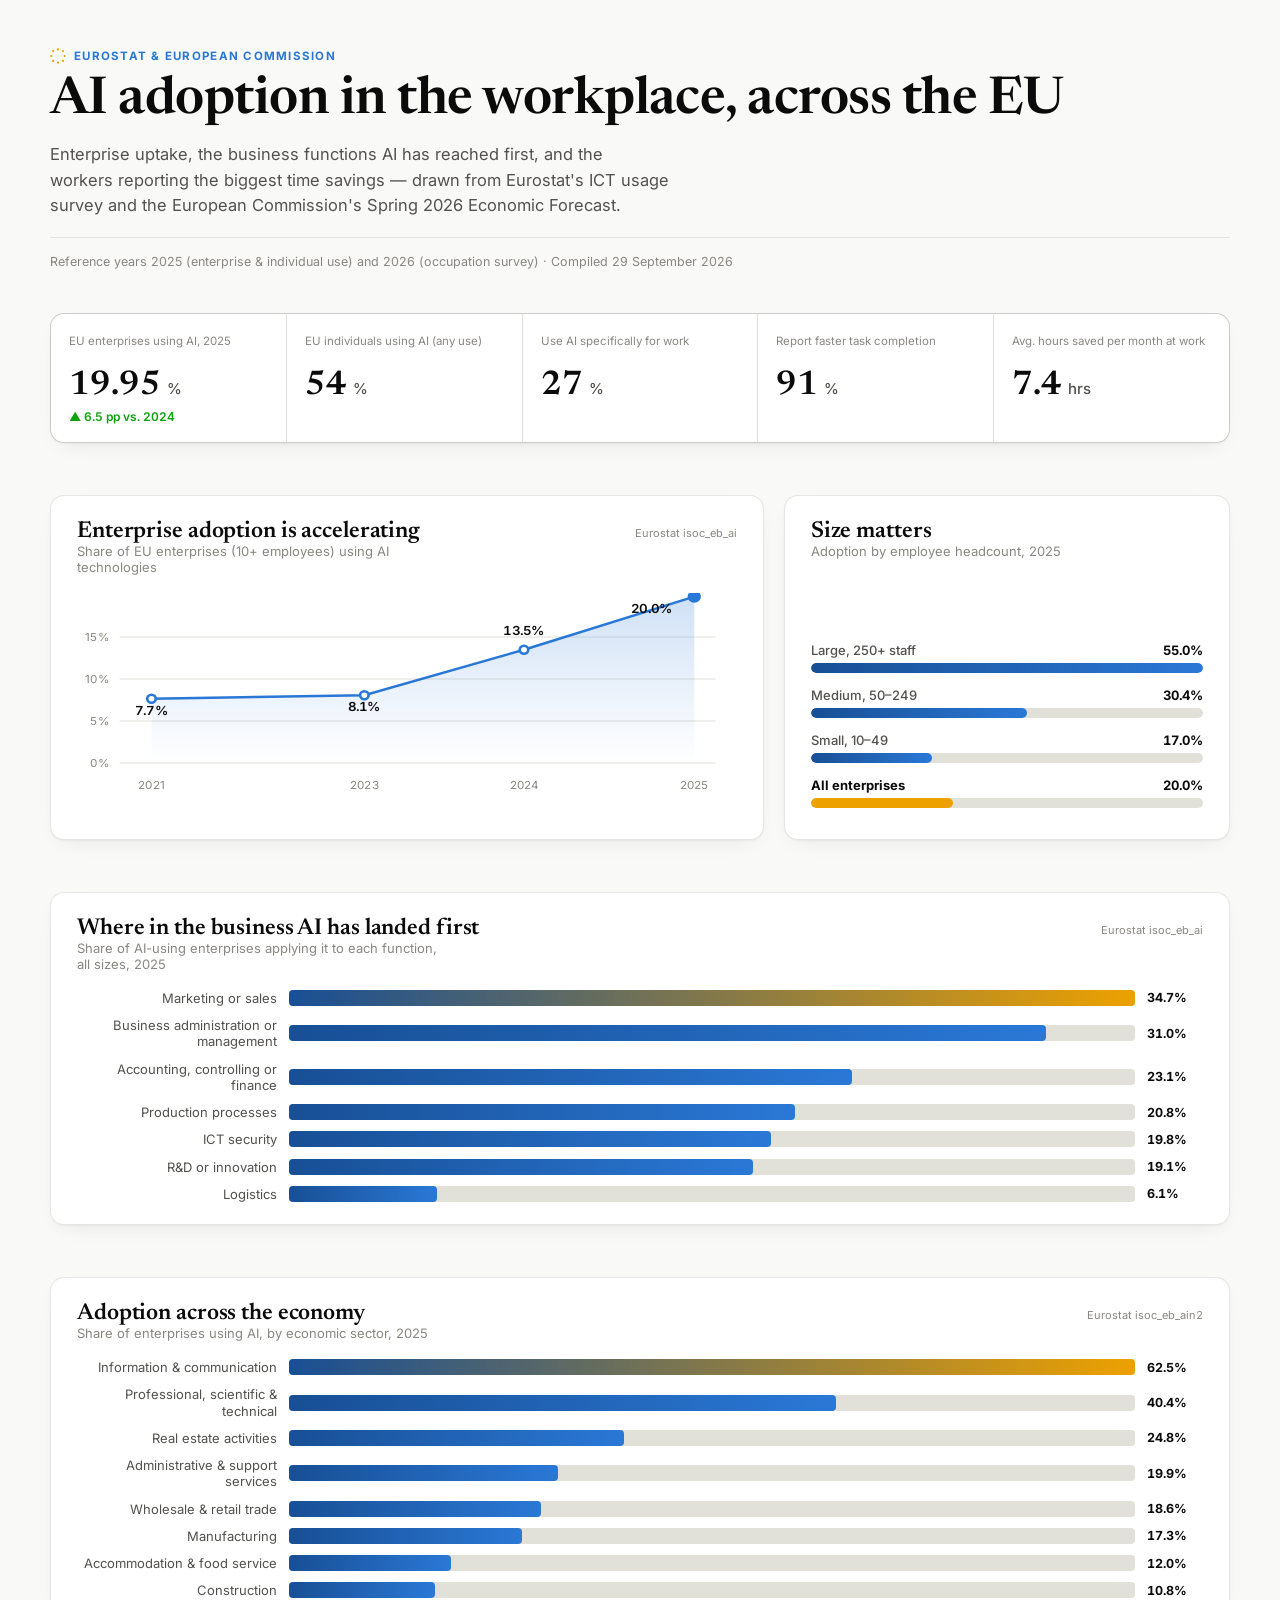
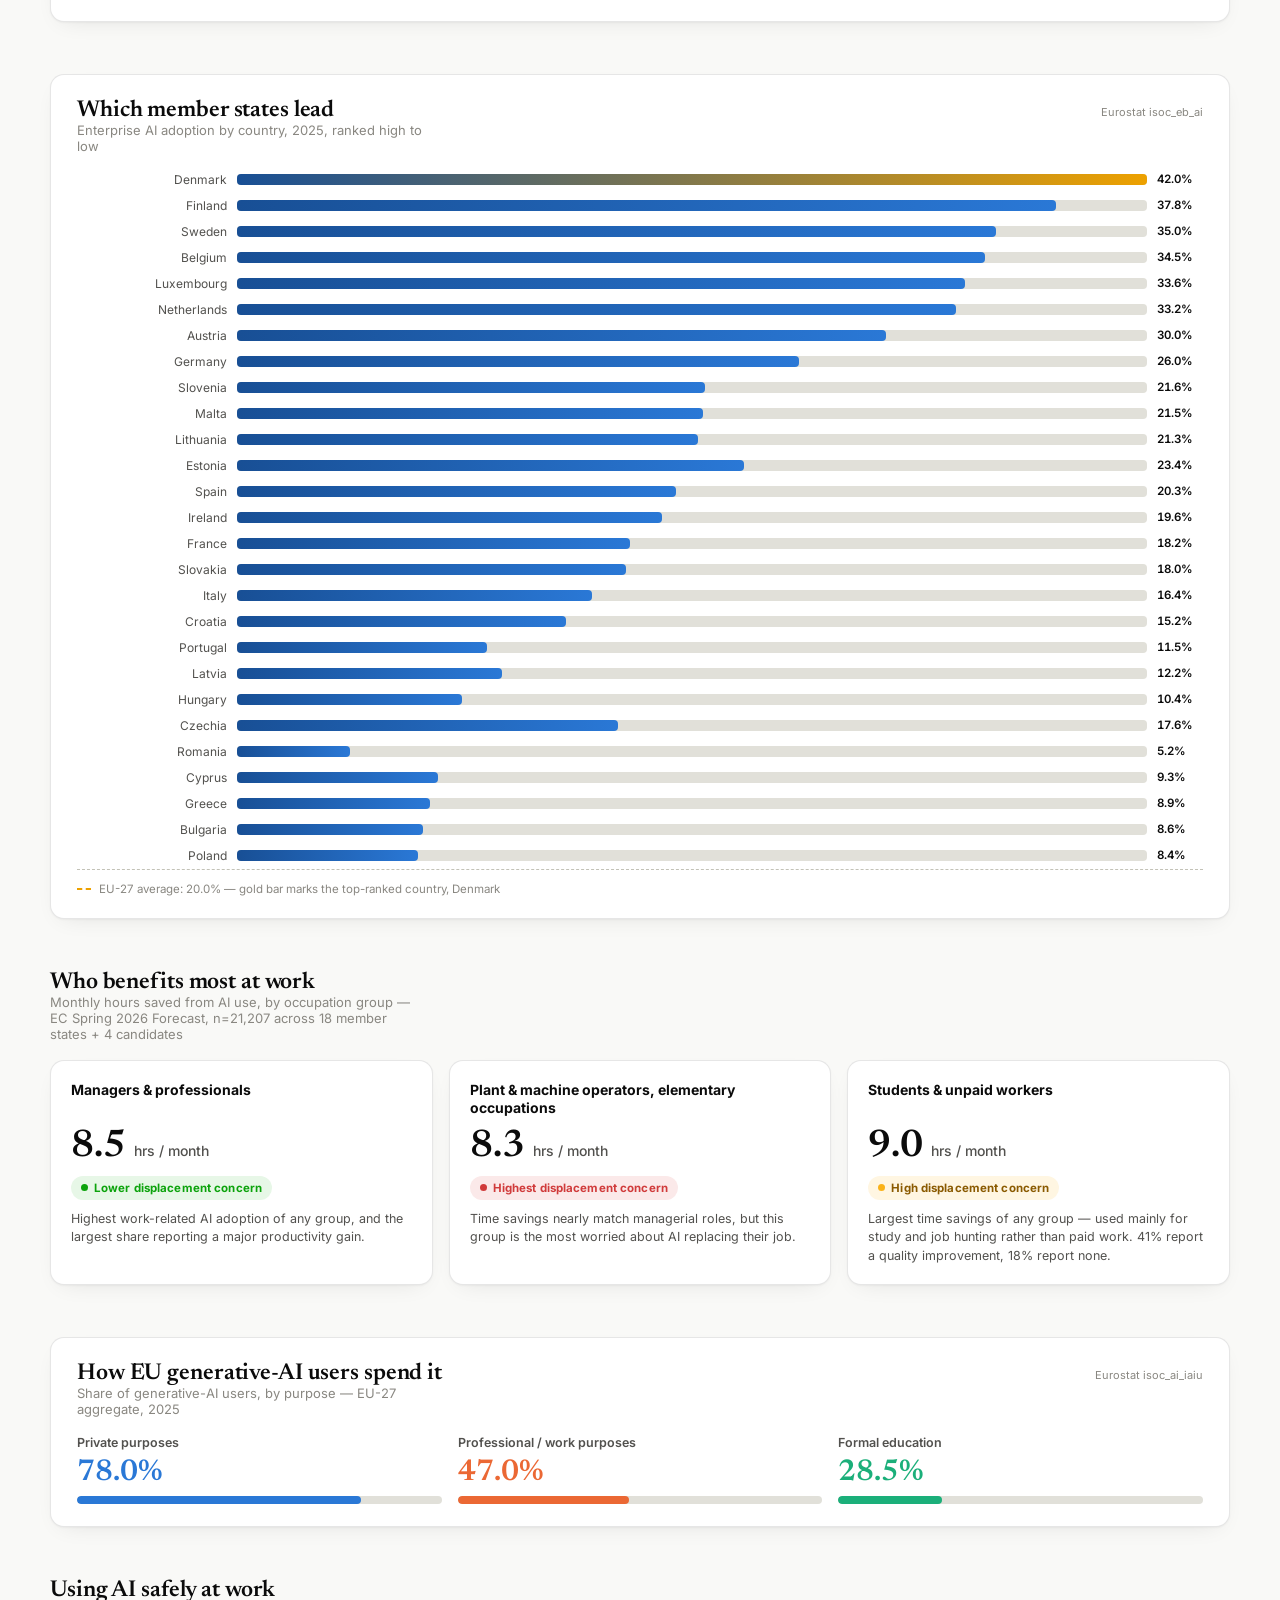
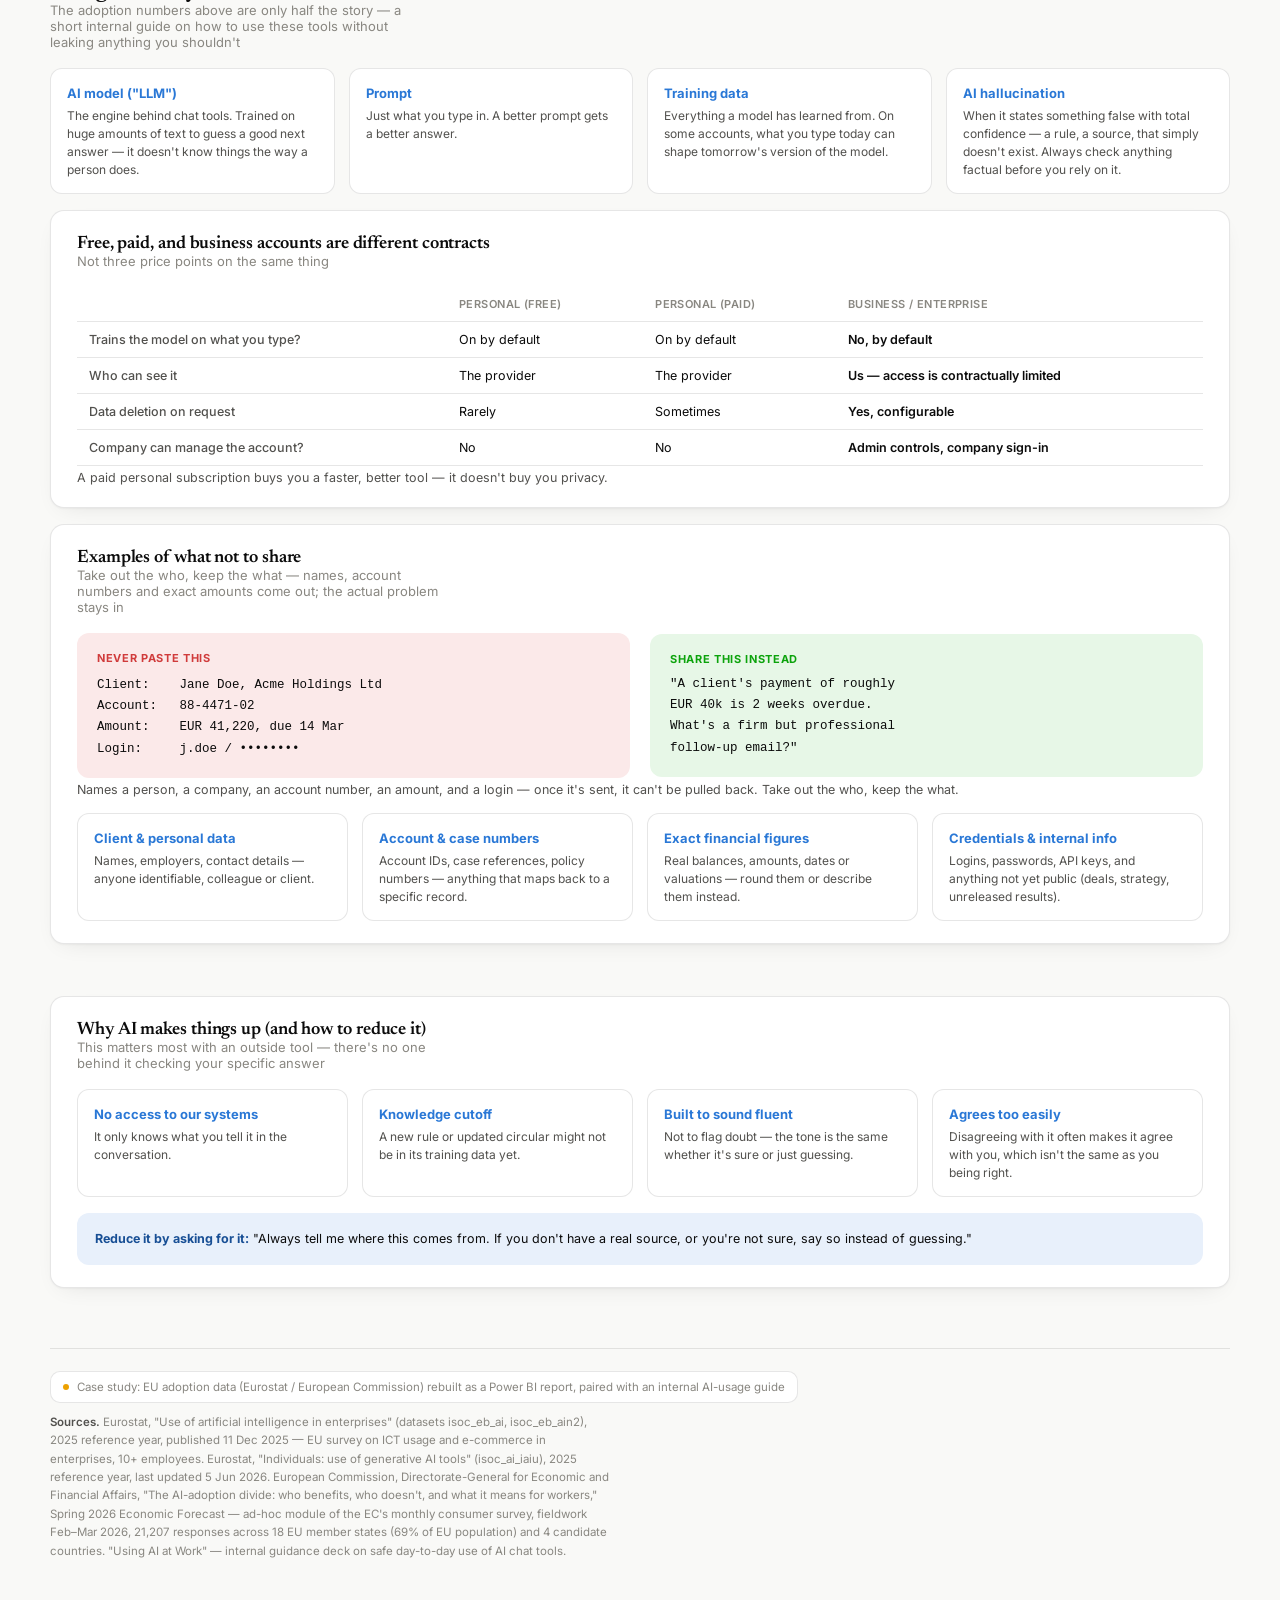
==== docs/index.html @ 69899c5f "Fix misplaced hallucination tip and flesh out what-not-to-share section" ====
<!doctype html>
<html lang="en">
<head>
<meta charset="utf-8">
<meta name="viewport" content="width=device-width, initial-scale=1">
<title>AI Adoption Europe</title>
<meta name="description" content="EU AI adoption dashboard (Eurostat & European Commission data) with an internal AI-usage guidance summary.">
<link rel="stylesheet" href="https://fonts.googleapis.com/css2?family=Newsreader:ital,opsz,wght@0,6..72,400;0,6..72,500;0,6..72,600;1,6..72,500&family=Inter:wght@400;500;600;700&display=swap">
<style>
  :root{
    color-scheme: light;
    --page:#f9f9f7;
    --surface:#fcfcfb;
    --surface-raised:#ffffff;
    --text-primary:#0b0b0b;
    --text-secondary:#52514e;
    --muted:#898781;
    --grid:#e1e0d9;
    --baseline:#c3c2b7;
    --border:rgba(11,11,11,0.10);
    --blue:#2a78d6;
    --blue-dark:#184f95;
    --blue-wash:#e8f0fb;
    --orange:#eb6834;
    --aqua:#1baf7a;
    --gold:#eda100;
    --gold-wash:#fdf1dc;
    --good:#0ca30c;
    --warning:#fab219;
    --serious:#ec835a;
    --critical:#d03b3b;
    --good-wash:#e7f7e7;
    --warning-wash:#fff6e2;
    --critical-wash:#fbe9e9;
    --shadow: 0 1px 2px rgba(11,11,11,0.04), 0 8px 24px -12px rgba(11,11,11,0.12);
  }
  @media (prefers-color-scheme: dark){
    :root:not([data-theme="light"]){
      color-scheme: dark;
      --page:#0d0d0d;
      --surface:#1a1a19;
      --surface-raised:#212120;
      --text-primary:#ffffff;
      --text-secondary:#c3c2b7;
      --muted:#8f8d86;
      --grid:#2c2c2a;
      --baseline:#383835;
      --border:rgba(255,255,255,0.10);
      --blue:#3987e5;
      --blue-dark:#86b6ef;
      --blue-wash:#152a3f;
      --orange:#d95926;
      --aqua:#199e70;
      --gold:#c98500;
      --gold-wash:#2a2213;
      --good:#0ca30c;
      --warning:#fab219;
      --serious:#ec835a;
      --critical:#e66767;
      --good-wash:#122a12;
      --warning-wash:#332a10;
      --critical-wash:#331616;
      --shadow: 0 1px 2px rgba(0,0,0,0.3), 0 8px 24px -12px rgba(0,0,0,0.5);
    }
  }
  :root[data-theme="dark"]{
    color-scheme: dark;
    --page:#0d0d0d;
    --surface:#1a1a19;
    --surface-raised:#212120;
    --text-primary:#ffffff;
    --text-secondary:#c3c2b7;
    --muted:#8f8d86;
    --grid:#2c2c2a;
    --baseline:#383835;
    --border:rgba(255,255,255,0.10);
    --blue:#3987e5;
    --blue-dark:#86b6ef;
    --blue-wash:#152a3f;
    --orange:#d95926;
    --aqua:#199e70;
    --gold:#c98500;
    --gold-wash:#2a2213;
    --good:#0ca30c;
    --warning:#fab219;
    --serious:#ec835a;
    --critical:#e66767;
    --good-wash:#122a12;
    --warning-wash:#332a10;
    --critical-wash:#331616;
    --shadow: 0 1px 2px rgba(0,0,0,0.3), 0 8px 24px -12px rgba(0,0,0,0.5);
  }

  *{box-sizing:border-box;}
  body{
    background:var(--page);
    color:var(--text-primary);
    font-family:Inter,system-ui,-apple-system,"Segoe UI",sans-serif;
    padding-inline:24px;
    padding-block:40px 64px;
  }
  .wrap{max-width:1180px;margin:0 auto;}

  .eyebrow{
    font-size:11.5px;
    font-weight:700;
    letter-spacing:.11em;
    text-transform:uppercase;
    color:var(--blue);
    display:flex;
    align-items:center;
    gap:8px;
  }
  .eu-dots{width:16px;height:16px;flex:none;}
  .eu-dots circle{fill:var(--gold);}

  h1{
    font-family:Newsreader,Georgia,serif;
    font-weight:600;
    font-size:clamp(32px,4.4vw,52px);
    line-height:1.04;
    letter-spacing:-0.01em;
    margin:10px 0 14px;
    text-wrap:balance;
    color:var(--text-primary);
  }
  .lede{
    font-size:16.5px;
    line-height:1.55;
    color:var(--text-secondary);
    max-width:62ch;
    margin:0 0 6px;
  }
  .updated{
    font-size:12.5px;
    color:var(--muted);
    margin-top:18px;
    padding-top:16px;
    border-top:1px solid var(--border);
  }

  header.report-head{margin-bottom:40px;}

  section{margin-top:52px;}
  section:first-of-type{margin-top:44px;}

  .section-head{
    display:flex;
    align-items:baseline;
    justify-content:space-between;
    gap:16px;
    margin-bottom:18px;
    flex-wrap:wrap;
  }
  .section-title{
    font-family:Newsreader,Georgia,serif;
    font-weight:600;
    font-size:23px;
    letter-spacing:-0.005em;
  }
  .section-sub{
    font-size:13px;
    color:var(--muted);
    max-width:46ch;
  }
  .source-tag{
    font-size:11px;
    color:var(--muted);
    white-space:nowrap;
    font-variant-numeric:tabular-nums;
  }

  /* ---------- KPI row ---------- */
  .kpi-row{
    display:grid;
    grid-template-columns:repeat(5,1fr);
    gap:1px;
    background:var(--border);
    border:1px solid var(--border);
    border-radius:14px;
    overflow:hidden;
    box-shadow:var(--shadow);
  }
  .kpi{
    background:var(--surface-raised);
    padding:20px 18px 18px;
    display:flex;
    flex-direction:column;
    gap:6px;
    min-width:0;
  }
  .kpi-label{
    font-size:11.5px;
    color:var(--muted);
    line-height:1.35;
    min-height:29px;
  }
  .kpi-value{
    font-family:Newsreader,Georgia,serif;
    font-size:34px;
    font-weight:600;
    font-variant-numeric:tabular-nums;
    color:var(--text-primary);
    display:flex;
    align-items:baseline;
    gap:6px;
  }
  .kpi-unit{font-size:15px;color:var(--text-secondary);font-family:Inter,sans-serif;font-weight:500;}
  .kpi-delta{
    font-size:12px;
    font-weight:600;
    color:var(--good);
    font-variant-numeric:tabular-nums;
  }
  .kpi-spark{width:100%;height:28px;margin-top:2px;display:block;}

  @media (max-width:900px){
    .kpi-row{grid-template-columns:repeat(2,1fr);}
  }
  @media (max-width:520px){
    .kpi-row{grid-template-columns:1fr;}
  }

  /* ---------- panel ---------- */
  .panel{
    background:var(--surface-raised);
    border:1px solid var(--border);
    border-radius:14px;
    padding:24px 26px 22px;
    box-shadow:var(--shadow);
  }

  .two-col{
    display:grid;
    grid-template-columns:1.6fr 1fr;
    gap:20px;
    align-items:stretch;
  }
  @media (max-width:820px){ .two-col{grid-template-columns:1fr;} }

  /* ---------- trend line chart ---------- */
  .trend-figure{width:100%;height:220px;}
  .trend-figure .line{fill:none;stroke:var(--blue);stroke-width:2.5;}
  .trend-figure .area{fill:url(#trendFill);}
  .trend-figure .grid-line{stroke:var(--grid);stroke-width:1;}
  .trend-figure .dot{fill:var(--surface-raised);stroke:var(--blue);stroke-width:2.5;}
  .trend-figure .dot-end{fill:var(--blue);}
  .trend-figure text{font-family:Inter,sans-serif;fill:var(--muted);font-size:11px;}
  .trend-figure .val-label{fill:var(--text-primary);font-weight:600;font-size:12.5px;font-variant-numeric:tabular-nums;}

  /* ---------- size comparison mini bars ---------- */
  .size-list{display:flex;flex-direction:column;gap:14px;height:100%;justify-content:center;}
  .size-row{display:flex;flex-direction:column;gap:5px;}
  .size-top{display:flex;justify-content:space-between;font-size:13px;}
  .size-name{color:var(--text-secondary);font-weight:500;}
  .size-val{font-weight:700;font-variant-numeric:tabular-nums;color:var(--text-primary);}
  .size-track{background:var(--grid);border-radius:5px;height:10px;overflow:hidden;}
  .size-fill{height:100%;border-radius:5px;background:linear-gradient(90deg,var(--blue-dark),var(--blue));}

  /* ---------- horizontal bar chart (functions / sector / country) ---------- */
  .hbar-chart{display:flex;flex-direction:column;gap:11px;}
  .hbar-row{
    display:grid;
    grid-template-columns:200px 1fr 56px;
    align-items:center;
    gap:12px;
  }
  .hbar-row.dense{grid-template-columns:150px 1fr 46px;gap:10px;}
  .hbar-label{
    font-size:13px;
    color:var(--text-secondary);
    text-align:right;
    line-height:1.25;
  }
  .hbar-row.dense .hbar-label{font-size:12px;}
  .hbar-track{
    position:relative;
    background:var(--grid);
    border-radius:4px;
    height:16px;
    overflow:visible;
  }
  .hbar-row.dense .hbar-track{height:11px;}
  .hbar-fill{
    height:100%;
    border-radius:4px;
    background:linear-gradient(90deg,var(--blue-dark),var(--blue));
    transition:filter .15s ease;
  }
  .hbar-row:hover .hbar-fill{filter:brightness(1.08);}
  .hbar-fill.top{background:linear-gradient(90deg,var(--blue-dark),var(--gold));}
  .hbar-val{
    font-size:12.5px;
    font-weight:700;
    font-variant-numeric:tabular-nums;
    color:var(--text-primary);
  }
  .hbar-row.dense .hbar-val{font-size:11.5px;font-weight:600;}
  .eu-avg-note{
    display:flex;
    align-items:center;
    gap:8px;
    font-size:11.5px;
    color:var(--muted);
    margin-top:6px;
    padding-top:12px;
    border-top:1px dashed var(--baseline);
  }
  .eu-avg-swatch{width:14px;height:0;border-top:2px dashed var(--gold);}

  /* ---------- occupation cards ---------- */
  .occ-grid{display:grid;grid-template-columns:repeat(3,1fr);gap:16px;}
  @media (max-width:820px){ .occ-grid{grid-template-columns:1fr;} }
  .occ-card{
    background:var(--surface-raised);
    border:1px solid var(--border);
    border-radius:14px;
    padding:20px 20px 18px;
    box-shadow:var(--shadow);
    display:flex;
    flex-direction:column;
    gap:10px;
  }
  .occ-title{font-size:14px;font-weight:700;line-height:1.3;min-height:37px;}
  .occ-hours{
    font-family:Newsreader,Georgia,serif;
    font-size:38px;
    font-weight:600;
    font-variant-numeric:tabular-nums;
  }
  .occ-hours span{font-size:14px;font-family:Inter,sans-serif;font-weight:500;color:var(--text-secondary);}
  .occ-desc{font-size:12.5px;color:var(--text-secondary);line-height:1.5;flex:1;}
  .chip{
    display:inline-flex;
    align-items:center;
    gap:6px;
    font-size:11.5px;
    font-weight:700;
    padding:5px 10px;
    border-radius:999px;
    width:fit-content;
    letter-spacing:.01em;
  }
  .chip .dot{width:7px;height:7px;border-radius:50%;}
  .chip.good{background:var(--good-wash);color:var(--good);}
  .chip.good .dot{background:var(--good);}
  .chip.warning{background:var(--warning-wash);color:#8a5a00;}
  .chip.warning .dot{background:var(--warning);}
  @media (prefers-color-scheme:dark){ :root:not([data-theme="light"]) .chip.warning{color:var(--warning);} }
  :root[data-theme="dark"] .chip.warning{color:var(--warning);}
  .chip.critical{background:var(--critical-wash);color:var(--critical);}
  .chip.critical .dot{background:var(--critical);}

  /* ---------- genai purpose bars ---------- */
  .purpose-grid{display:grid;grid-template-columns:repeat(3,1fr);gap:16px;}
  @media (max-width:700px){ .purpose-grid{grid-template-columns:1fr;} }
  .purpose-card{text-align:left;}
  .purpose-name{font-size:12.5px;color:var(--text-secondary);font-weight:600;margin-bottom:8px;}
  .purpose-value{
    font-family:Newsreader,Georgia,serif;
    font-size:30px;
    font-weight:600;
    font-variant-numeric:tabular-nums;
    margin-bottom:8px;
  }
  .purpose-track{background:var(--grid);border-radius:5px;height:8px;overflow:hidden;}
  .purpose-fill{height:100%;border-radius:5px;}

  /* ---------- guidance section ---------- */
  .term-grid{display:grid;grid-template-columns:repeat(4,1fr);gap:14px;}
  @media (max-width:900px){ .term-grid{grid-template-columns:repeat(2,1fr);} }
  @media (max-width:520px){ .term-grid{grid-template-columns:1fr;} }
  .term-card{
    background:var(--surface-raised);
    border:1px solid var(--border);
    border-radius:12px;
    padding:16px 16px 14px;
    display:flex;
    flex-direction:column;
    gap:6px;
  }
  .term-name{font-size:13px;font-weight:700;color:var(--blue);}
  .term-desc{font-size:12px;line-height:1.5;color:var(--text-secondary);}

  .tiers-table{width:100%;border-collapse:collapse;font-size:12.5px;margin-top:4px;}
  .tiers-table th, .tiers-table td{
    text-align:left;
    padding:10px 12px;
    border-bottom:1px solid var(--border);
  }
  .tiers-table th{color:var(--muted);font-weight:600;font-size:11px;text-transform:uppercase;letter-spacing:.04em;}
  .tiers-table td:first-child, .tiers-table th:first-child{color:var(--text-secondary);font-weight:500;}
  .tiers-table td.enterprise-col{color:var(--text-primary);font-weight:600;}

  .share-example{
    display:grid;
    grid-template-columns:1fr 1fr;
    gap:20px;
    align-items:center;
  }
  @media (max-width:760px){ .share-example{grid-template-columns:1fr;} }
  .never-box{
    background:var(--critical-wash);
    border-radius:12px;
    padding:18px 20px;
    display:flex;
    flex-direction:column;
    gap:10px;
  }
  .never-label{font-size:11px;font-weight:700;letter-spacing:.06em;color:var(--critical);}
  .never-code{
    font-family:'Courier New',monospace;
    font-size:12.5px;
    line-height:1.7;
    color:var(--text-primary);
    white-space:pre;
  }
  .fix-box{
    background:var(--good-wash);
    border-radius:12px;
    padding:18px 20px;
    display:flex;
    flex-direction:column;
    gap:8px;
  }
  .fix-label{font-size:11px;font-weight:700;letter-spacing:.06em;color:var(--good);}
  .fix-code{
    font-family:'Courier New',monospace;
    font-size:12.5px;
    line-height:1.7;
    color:var(--text-primary);
    white-space:pre;
  }
  .rule-line{font-size:12.5px;color:var(--text-secondary);margin-top:4px;}

  .tip-callout{
    background:var(--blue-wash);
    border-radius:12px;
    padding:16px 18px;
    font-size:12.5px;
    line-height:1.6;
    color:var(--text-primary);
    margin-top:16px;
  }
  .tip-callout b{color:var(--blue-dark);}

  footer{
    margin-top:60px;
    padding-top:22px;
    border-top:1px solid var(--border);
    display:flex;
    flex-direction:column;
    gap:10px;
  }
  footer .src{font-size:11.5px;color:var(--muted);line-height:1.6;max-width:80ch;}
  footer .src b{color:var(--text-secondary);font-weight:600;}
  .badge-note{
    display:inline-flex;
    align-items:center;
    gap:8px;
    font-size:11.5px;
    color:var(--muted);
    background:var(--surface-raised);
    border:1px solid var(--border);
    padding:8px 12px;
    border-radius:10px;
    width:fit-content;
  }
  .badge-dot{width:6px;height:6px;border-radius:50%;background:var(--gold);flex:none;}
</style>
</head>
<body>

<div class="wrap">

  <header class="report-head">
    <div class="eyebrow">
      <svg class="eu-dots" viewBox="0 0 16 16" aria-hidden="true">
        <circle cx="8" cy="1.4" r="1.1"/><circle cx="12.9" cy="3.1" r="1.1"/><circle cx="14.6" cy="8" r="1.1"/>
        <circle cx="12.9" cy="12.9" r="1.1"/><circle cx="8" cy="14.6" r="1.1"/><circle cx="3.1" cy="12.9" r="1.1"/>
        <circle cx="1.4" cy="8" r="1.1"/><circle cx="3.1" cy="3.1" r="1.1"/>
      </svg>
      Eurostat &amp; European Commission
    </div>
    <h1>AI adoption in the workplace, across the EU</h1>
    <p class="lede">Enterprise uptake, the business functions AI has reached first, and the workers reporting the
      biggest time savings — drawn from Eurostat's ICT usage survey and the European Commission's Spring 2026
      Economic Forecast.</p>
    <div class="updated">Reference years 2025 (enterprise &amp; individual use) and 2026 (occupation survey) · Compiled 29 September 2026</div>
  </header>

  <!-- KPI ROW -->
  <section>
    <div class="kpi-row">
      <div class="kpi">
        <div class="kpi-label">EU enterprises using AI, 2025</div>
        <div class="kpi-value">19.95<span class="kpi-unit">%</span></div>
        <div class="kpi-delta">&#9650; 6.5 pp vs. 2024</div>
      </div>
      <div class="kpi">
        <div class="kpi-label">EU individuals using AI (any use)</div>
        <div class="kpi-value">54<span class="kpi-unit">%</span></div>
      </div>
      <div class="kpi">
        <div class="kpi-label">Use AI specifically for work</div>
        <div class="kpi-value">27<span class="kpi-unit">%</span></div>
      </div>
      <div class="kpi">
        <div class="kpi-label">Report faster task completion</div>
        <div class="kpi-value">91<span class="kpi-unit">%</span></div>
      </div>
      <div class="kpi">
        <div class="kpi-label">Avg. hours saved per month at work</div>
        <div class="kpi-value">7.4<span class="kpi-unit">hrs</span></div>
      </div>
    </div>
  </section>

  <!-- TREND + SIZE -->
  <section>
    <div class="two-col">
      <div class="panel">
        <div class="section-head">
          <div>
            <div class="section-title">Enterprise adoption is accelerating</div>
            <div class="section-sub">Share of EU enterprises (10+ employees) using AI technologies</div>
          </div>
          <div class="source-tag">Eurostat isoc_eb_ai</div>
        </div>
        <svg class="trend-figure" viewBox="0 0 620 220" preserveAspectRatio="none" role="img" aria-label="EU enterprise AI adoption rose from 7.65% in 2021 to 19.95% in 2025">
          <defs>
            <linearGradient id="trendFill" x1="0" y1="0" x2="0" y2="1">
              <stop offset="0%" stop-color="var(--blue)" stop-opacity="0.22"/>
              <stop offset="100%" stop-color="var(--blue)" stop-opacity="0"/>
            </linearGradient>
          </defs>
          <!-- gridlines at 0,5,10,15,20 -->
          <line class="grid-line" x1="40" y1="170" x2="600" y2="170"/>
          <line class="grid-line" x1="40" y1="128" x2="600" y2="128"/>
          <line class="grid-line" x1="40" y1="86" x2="600" y2="86"/>
          <line class="grid-line" x1="40" y1="44" x2="600" y2="44"/>
          <text x="30" y="174" text-anchor="end">0%</text>
          <text x="30" y="132" text-anchor="end">5%</text>
          <text x="30" y="90" text-anchor="end">10%</text>
          <text x="30" y="48" text-anchor="end">15%</text>
          <!-- x: 2021->x=70 ; 2023->x=270 ; 2024->x=420 ; 2025->x=580  y = 170 - pct*8.4 -->
          <path class="area" d="M70,105.7 L270,102.3 L420,56.7 L580,3.6 L580,170 L70,170 Z"/>
          <path class="line" d="M70,105.7 L270,102.3 L420,56.7 L580,3.6"/>
          <circle class="dot" cx="70" cy="105.7" r="4"><title>2021: 7.65%</title></circle>
          <circle class="dot" cx="270" cy="102.3" r="4"><title>2023: 8.06%</title></circle>
          <circle class="dot" cx="420" cy="56.7" r="4"><title>2024: 13.48%</title></circle>
          <circle class="dot dot-end" cx="580" cy="3.6" r="5"><title>2025: 19.95%</title></circle>
          <text x="70" y="196" text-anchor="middle">2021</text>
          <text x="270" y="196" text-anchor="middle">2023</text>
          <text x="420" y="196" text-anchor="middle">2024</text>
          <text x="580" y="196" text-anchor="middle">2025</text>
          <text class="val-label" x="70" y="122" text-anchor="middle">7.7%</text>
          <text class="val-label" x="270" y="118" text-anchor="middle">8.1%</text>
          <text class="val-label" x="420" y="42" text-anchor="middle">13.5%</text>
          <text class="val-label" x="540" y="20" text-anchor="middle">20.0%</text>
        </svg>
      </div>

      <div class="panel">
        <div class="section-head">
          <div>
            <div class="section-title">Size matters</div>
            <div class="section-sub">Adoption by employee headcount, 2025</div>
          </div>
        </div>
        <div class="size-list">
          <div class="size-row">
            <div class="size-top"><span class="size-name">Large, 250+ staff</span><span class="size-val">55.0%</span></div>
            <div class="size-track"><div class="size-fill" style="width:100%"></div></div>
          </div>
          <div class="size-row">
            <div class="size-top"><span class="size-name">Medium, 50&ndash;249</span><span class="size-val">30.4%</span></div>
            <div class="size-track"><div class="size-fill" style="width:55.2%"></div></div>
          </div>
          <div class="size-row">
            <div class="size-top"><span class="size-name">Small, 10&ndash;49</span><span class="size-val">17.0%</span></div>
            <div class="size-track"><div class="size-fill" style="width:30.9%"></div></div>
          </div>
          <div class="size-row">
            <div class="size-top"><span class="size-name" style="font-weight:700;color:var(--text-primary)">All enterprises</span><span class="size-val">20.0%</span></div>
            <div class="size-track"><div class="size-fill" style="width:36.3%;background:linear-gradient(90deg,var(--gold),var(--gold))"></div></div>
          </div>
        </div>
      </div>
    </div>
  </section>

  <!-- BUSINESS FUNCTION -->
  <section>
    <div class="panel">
      <div class="section-head">
        <div>
          <div class="section-title">Where in the business AI has landed first</div>
          <div class="section-sub">Share of AI-using enterprises applying it to each function, all sizes, 2025</div>
        </div>
        <div class="source-tag">Eurostat isoc_eb_ai</div>
      </div>
      <div class="hbar-chart">
        <div class="hbar-row"><div class="hbar-label">Marketing or sales</div><div class="hbar-track"><div class="hbar-fill top" style="width:100%"></div></div><div class="hbar-val">34.7%</div></div>
        <div class="hbar-row"><div class="hbar-label">Business administration or management</div><div class="hbar-track"><div class="hbar-fill" style="width:89.5%"></div></div><div class="hbar-val">31.0%</div></div>
        <div class="hbar-row"><div class="hbar-label">Accounting, controlling or finance</div><div class="hbar-track"><div class="hbar-fill" style="width:66.6%"></div></div><div class="hbar-val">23.1%</div></div>
        <div class="hbar-row"><div class="hbar-label">Production processes</div><div class="hbar-track"><div class="hbar-fill" style="width:59.8%"></div></div><div class="hbar-val">20.8%</div></div>
        <div class="hbar-row"><div class="hbar-label">ICT security</div><div class="hbar-track"><div class="hbar-fill" style="width:57.0%"></div></div><div class="hbar-val">19.8%</div></div>
        <div class="hbar-row"><div class="hbar-label">R&amp;D or innovation</div><div class="hbar-track"><div class="hbar-fill" style="width:54.9%"></div></div><div class="hbar-val">19.1%</div></div>
        <div class="hbar-row"><div class="hbar-label">Logistics</div><div class="hbar-track"><div class="hbar-fill" style="width:17.5%"></div></div><div class="hbar-val">6.1%</div></div>
      </div>
    </div>
  </section>

  <!-- SECTOR -->
  <section>
    <div class="panel">
      <div class="section-head">
        <div>
          <div class="section-title">Adoption across the economy</div>
          <div class="section-sub">Share of enterprises using AI, by economic sector, 2025</div>
        </div>
        <div class="source-tag">Eurostat isoc_eb_ain2</div>
      </div>
      <div class="hbar-chart">
        <div class="hbar-row"><div class="hbar-label">Information &amp; communication</div><div class="hbar-track"><div class="hbar-fill top" style="width:100%"></div></div><div class="hbar-val">62.5%</div></div>
        <div class="hbar-row"><div class="hbar-label">Professional, scientific &amp; technical</div><div class="hbar-track"><div class="hbar-fill" style="width:64.7%"></div></div><div class="hbar-val">40.4%</div></div>
        <div class="hbar-row"><div class="hbar-label">Real estate activities</div><div class="hbar-track"><div class="hbar-fill" style="width:39.6%"></div></div><div class="hbar-val">24.8%</div></div>
        <div class="hbar-row"><div class="hbar-label">Administrative &amp; support services</div><div class="hbar-track"><div class="hbar-fill" style="width:31.8%"></div></div><div class="hbar-val">19.9%</div></div>
        <div class="hbar-row"><div class="hbar-label">Wholesale &amp; retail trade</div><div class="hbar-track"><div class="hbar-fill" style="width:29.8%"></div></div><div class="hbar-val">18.6%</div></div>
        <div class="hbar-row"><div class="hbar-label">Manufacturing</div><div class="hbar-track"><div class="hbar-fill" style="width:27.6%"></div></div><div class="hbar-val">17.3%</div></div>
        <div class="hbar-row"><div class="hbar-label">Accommodation &amp; food service</div><div class="hbar-track"><div class="hbar-fill" style="width:19.2%"></div></div><div class="hbar-val">12.0%</div></div>
        <div class="hbar-row"><div class="hbar-label">Construction</div><div class="hbar-track"><div class="hbar-fill" style="width:17.3%"></div></div><div class="hbar-val">10.8%</div></div>
      </div>
    </div>
  </section>

  <!-- COUNTRY -->
  <section>
    <div class="panel">
      <div class="section-head">
        <div>
          <div class="section-title">Which member states lead</div>
          <div class="section-sub">Enterprise AI adoption by country, 2025, ranked high to low</div>
        </div>
        <div class="source-tag">Eurostat isoc_eb_ai</div>
      </div>
      <div class="hbar-chart" id="country-chart">
        <div class="hbar-row dense"><div class="hbar-label">Denmark</div><div class="hbar-track"><div class="hbar-fill top" style="width:100%"></div></div><div class="hbar-val">42.0%</div></div>
        <div class="hbar-row dense"><div class="hbar-label">Finland</div><div class="hbar-track"><div class="hbar-fill" style="width:90.0%"></div></div><div class="hbar-val">37.8%</div></div>
        <div class="hbar-row dense"><div class="hbar-label">Sweden</div><div class="hbar-track"><div class="hbar-fill" style="width:83.4%"></div></div><div class="hbar-val">35.0%</div></div>
        <div class="hbar-row dense"><div class="hbar-label">Belgium</div><div class="hbar-track"><div class="hbar-fill" style="width:82.2%"></div></div><div class="hbar-val">34.5%</div></div>
        <div class="hbar-row dense"><div class="hbar-label">Luxembourg</div><div class="hbar-track"><div class="hbar-fill" style="width:80.0%"></div></div><div class="hbar-val">33.6%</div></div>
        <div class="hbar-row dense"><div class="hbar-label">Netherlands</div><div class="hbar-track"><div class="hbar-fill" style="width:79.0%"></div></div><div class="hbar-val">33.2%</div></div>
        <div class="hbar-row dense"><div class="hbar-label">Austria</div><div class="hbar-track"><div class="hbar-fill" style="width:71.3%"></div></div><div class="hbar-val">30.0%</div></div>
        <div class="hbar-row dense"><div class="hbar-label">Germany</div><div class="hbar-track"><div class="hbar-fill" style="width:61.8%"></div></div><div class="hbar-val">26.0%</div></div>
        <div class="hbar-row dense"><div class="hbar-label">Slovenia</div><div class="hbar-track"><div class="hbar-fill" style="width:51.4%"></div></div><div class="hbar-val">21.6%</div></div>
        <div class="hbar-row dense"><div class="hbar-label">Malta</div><div class="hbar-track"><div class="hbar-fill" style="width:51.2%"></div></div><div class="hbar-val">21.5%</div></div>
        <div class="hbar-row dense"><div class="hbar-label">Lithuania</div><div class="hbar-track"><div class="hbar-fill" style="width:50.7%"></div></div><div class="hbar-val">21.3%</div></div>
        <div class="hbar-row dense"><div class="hbar-label">Estonia</div><div class="hbar-track"><div class="hbar-fill" style="width:55.7%"></div></div><div class="hbar-val">23.4%</div></div>
        <div class="hbar-row dense"><div class="hbar-label">Spain</div><div class="hbar-track"><div class="hbar-fill" style="width:48.2%"></div></div><div class="hbar-val">20.3%</div></div>
        <div class="hbar-row dense"><div class="hbar-label">Ireland</div><div class="hbar-track"><div class="hbar-fill" style="width:46.7%"></div></div><div class="hbar-val">19.6%</div></div>
        <div class="hbar-row dense"><div class="hbar-label">France</div><div class="hbar-track"><div class="hbar-fill" style="width:43.2%"></div></div><div class="hbar-val">18.2%</div></div>
        <div class="hbar-row dense"><div class="hbar-label">Slovakia</div><div class="hbar-track"><div class="hbar-fill" style="width:42.8%"></div></div><div class="hbar-val">18.0%</div></div>
        <div class="hbar-row dense"><div class="hbar-label">Italy</div><div class="hbar-track"><div class="hbar-fill" style="width:39.0%"></div></div><div class="hbar-val">16.4%</div></div>
        <div class="hbar-row dense"><div class="hbar-label">Croatia</div><div class="hbar-track"><div class="hbar-fill" style="width:36.1%"></div></div><div class="hbar-val">15.2%</div></div>
        <div class="hbar-row dense"><div class="hbar-label">Portugal</div><div class="hbar-track"><div class="hbar-fill" style="width:27.5%"></div></div><div class="hbar-val">11.5%</div></div>
        <div class="hbar-row dense"><div class="hbar-label">Latvia</div><div class="hbar-track"><div class="hbar-fill" style="width:29.1%"></div></div><div class="hbar-val">12.2%</div></div>
        <div class="hbar-row dense"><div class="hbar-label">Hungary</div><div class="hbar-track"><div class="hbar-fill" style="width:24.7%"></div></div><div class="hbar-val">10.4%</div></div>
        <div class="hbar-row dense"><div class="hbar-label">Czechia</div><div class="hbar-track"><div class="hbar-fill" style="width:41.9%"></div></div><div class="hbar-val">17.6%</div></div>
        <div class="hbar-row dense"><div class="hbar-label">Romania</div><div class="hbar-track"><div class="hbar-fill" style="width:12.4%"></div></div><div class="hbar-val">5.2%</div></div>
        <div class="hbar-row dense"><div class="hbar-label">Cyprus</div><div class="hbar-track"><div class="hbar-fill" style="width:22.1%"></div></div><div class="hbar-val">9.3%</div></div>
        <div class="hbar-row dense"><div class="hbar-label">Greece</div><div class="hbar-track"><div class="hbar-fill" style="width:21.2%"></div></div><div class="hbar-val">8.9%</div></div>
        <div class="hbar-row dense"><div class="hbar-label">Bulgaria</div><div class="hbar-track"><div class="hbar-fill" style="width:20.4%"></div></div><div class="hbar-val">8.6%</div></div>
        <div class="hbar-row dense"><div class="hbar-label">Poland</div><div class="hbar-track"><div class="hbar-fill" style="width:19.9%"></div></div><div class="hbar-val">8.4%</div></div>
      </div>
      <div class="eu-avg-note"><span class="eu-avg-swatch"></span> EU-27 average: 20.0% &mdash; gold bar marks the top-ranked country, Denmark</div>
    </div>
  </section>

  <!-- OCCUPATION -->
  <section>
    <div class="section-head">
      <div>
        <div class="section-title">Who benefits most at work</div>
        <div class="section-sub">Monthly hours saved from AI use, by occupation group &mdash; EC Spring 2026 Forecast, n=21,207 across 18 member states + 4 candidates</div>
      </div>
    </div>
    <div class="occ-grid">
      <div class="occ-card">
        <div class="occ-title">Managers &amp; professionals</div>
        <div class="occ-hours">8.5 <span>hrs / month</span></div>
        <div class="chip good"><span class="dot"></span>Lower displacement concern</div>
        <div class="occ-desc">Highest work-related AI adoption of any group, and the largest share reporting a
          major productivity gain.</div>
      </div>
      <div class="occ-card">
        <div class="occ-title">Plant &amp; machine operators, elementary occupations</div>
        <div class="occ-hours">8.3 <span>hrs / month</span></div>
        <div class="chip critical"><span class="dot"></span>Highest displacement concern</div>
        <div class="occ-desc">Time savings nearly match managerial roles, but this group is the most worried
          about AI replacing their job.</div>
      </div>
      <div class="occ-card">
        <div class="occ-title">Students &amp; unpaid workers</div>
        <div class="occ-hours">9.0 <span>hrs / month</span></div>
        <div class="chip warning"><span class="dot"></span>High displacement concern</div>
        <div class="occ-desc">Largest time savings of any group &mdash; used mainly for study and job hunting rather
          than paid work. 41% report a quality improvement, 18% report none.</div>
      </div>
    </div>
  </section>

  <!-- GENAI PURPOSE -->
  <section>
    <div class="panel">
      <div class="section-head">
        <div>
          <div class="section-title">How EU generative-AI users spend it</div>
          <div class="section-sub">Share of generative-AI users, by purpose &mdash; EU-27 aggregate, 2025</div>
        </div>
        <div class="source-tag">Eurostat isoc_ai_iaiu</div>
      </div>
      <div class="purpose-grid">
        <div class="purpose-card">
          <div class="purpose-name">Private purposes</div>
          <div class="purpose-value" style="color:var(--blue)">78.0%</div>
          <div class="purpose-track"><div class="purpose-fill" style="width:78.0%;background:var(--blue)"></div></div>
        </div>
        <div class="purpose-card">
          <div class="purpose-name">Professional / work purposes</div>
          <div class="purpose-value" style="color:var(--orange)">47.0%</div>
          <div class="purpose-track"><div class="purpose-fill" style="width:47.0%;background:var(--orange)"></div></div>
        </div>
        <div class="purpose-card">
          <div class="purpose-name">Formal education</div>
          <div class="purpose-value" style="color:var(--aqua)">28.5%</div>
          <div class="purpose-track"><div class="purpose-fill" style="width:28.5%;background:var(--aqua)"></div></div>
        </div>
      </div>
    </div>
  </section>

  <!-- USING AI SAFELY AT WORK -->
  <section>
    <div class="section-head">
      <div>
        <div class="section-title">Using AI safely at work</div>
        <div class="section-sub">The adoption numbers above are only half the story &mdash; a short internal guide on how to use these tools without leaking anything you shouldn't</div>
      </div>
    </div>

    <div class="term-grid">
      <div class="term-card">
        <div class="term-name">AI model ("LLM")</div>
        <div class="term-desc">The engine behind chat tools. Trained on huge amounts of text to guess a good next answer &mdash; it doesn't know things the way a person does.</div>
      </div>
      <div class="term-card">
        <div class="term-name">Prompt</div>
        <div class="term-desc">Just what you type in. A better prompt gets a better answer.</div>
      </div>
      <div class="term-card">
        <div class="term-name">Training data</div>
        <div class="term-desc">Everything a model has learned from. On some accounts, what you type today can shape tomorrow's version of the model.</div>
      </div>
      <div class="term-card">
        <div class="term-name">AI hallucination</div>
        <div class="term-desc">When it states something false with total confidence &mdash; a rule, a source, that simply doesn't exist. Always check anything factual before you rely on it.</div>
      </div>
    </div>

    <div class="panel" style="margin-top:16px;">
      <div class="section-head">
        <div>
          <div class="section-title" style="font-size:18px;">Free, paid, and business accounts are different contracts</div>
          <div class="section-sub">Not three price points on the same thing</div>
        </div>
      </div>
      <table class="tiers-table">
        <thead>
          <tr><th></th><th>Personal (free)</th><th>Personal (paid)</th><th>Business / enterprise</th></tr>
        </thead>
        <tbody>
          <tr><td>Trains the model on what you type?</td><td>On by default</td><td>On by default</td><td class="enterprise-col">No, by default</td></tr>
          <tr><td>Who can see it</td><td>The provider</td><td>The provider</td><td class="enterprise-col">Us &mdash; access is contractually limited</td></tr>
          <tr><td>Data deletion on request</td><td>Rarely</td><td>Sometimes</td><td class="enterprise-col">Yes, configurable</td></tr>
          <tr><td>Company can manage the account?</td><td>No</td><td>No</td><td class="enterprise-col">Admin controls, company sign-in</td></tr>
        </tbody>
      </table>
      <div class="rule-line">A paid personal subscription buys you a faster, better tool &mdash; it doesn't buy you privacy.</div>
    </div>

    <div class="panel" style="margin-top:16px;">
      <div class="section-head">
        <div>
          <div class="section-title" style="font-size:18px;">Examples of what not to share</div>
          <div class="section-sub">Take out the who, keep the what &mdash; names, account numbers and exact amounts come out; the actual problem stays in</div>
        </div>
      </div>
      <div class="share-example">
        <div class="never-box">
          <div class="never-label">NEVER PASTE THIS</div>
          <div class="never-code">Client:    Jane Doe, Acme Holdings Ltd
Account:   88-4471-02
Amount:    EUR 41,220, due 14 Mar
Login:     j.doe / &bull;&bull;&bull;&bull;&bull;&bull;&bull;&bull;</div>
        </div>
        <div class="fix-box">
          <div class="fix-label">SHARE THIS INSTEAD</div>
          <div class="fix-code">"A client's payment of roughly
EUR 40k is 2 weeks overdue.
What's a firm but professional
follow-up email?"</div>
        </div>
      </div>
      <div class="rule-line">Names a person, a company, an account number, an amount, and a login &mdash; once it's sent, it can't be pulled back. Take out the who, keep the what.</div>

      <div class="term-grid" style="margin-top:16px;">
        <div class="term-card">
          <div class="term-name">Client &amp; personal data</div>
          <div class="term-desc">Names, employers, contact details &mdash; anyone identifiable, colleague or client.</div>
        </div>
        <div class="term-card">
          <div class="term-name">Account &amp; case numbers</div>
          <div class="term-desc">Account IDs, case references, policy numbers &mdash; anything that maps back to a specific record.</div>
        </div>
        <div class="term-card">
          <div class="term-name">Exact financial figures</div>
          <div class="term-desc">Real balances, amounts, dates or valuations &mdash; round them or describe them instead.</div>
        </div>
        <div class="term-card">
          <div class="term-name">Credentials &amp; internal info</div>
          <div class="term-desc">Logins, passwords, API keys, and anything not yet public (deals, strategy, unreleased results).</div>
        </div>
      </div>
    </div>
  </section>

  <!-- WHY AI HALLUCINATES -->
  <section>
    <div class="panel">
      <div class="section-head">
        <div>
          <div class="section-title" style="font-size:18px;">Why AI makes things up (and how to reduce it)</div>
          <div class="section-sub">This matters most with an outside tool &mdash; there's no one behind it checking your specific answer</div>
        </div>
      </div>
      <div class="term-grid">
        <div class="term-card">
          <div class="term-name">No access to our systems</div>
          <div class="term-desc">It only knows what you tell it in the conversation.</div>
        </div>
        <div class="term-card">
          <div class="term-name">Knowledge cutoff</div>
          <div class="term-desc">A new rule or updated circular might not be in its training data yet.</div>
        </div>
        <div class="term-card">
          <div class="term-name">Built to sound fluent</div>
          <div class="term-desc">Not to flag doubt &mdash; the tone is the same whether it's sure or just guessing.</div>
        </div>
        <div class="term-card">
          <div class="term-name">Agrees too easily</div>
          <div class="term-desc">Disagreeing with it often makes it agree with you, which isn't the same as you being right.</div>
        </div>
      </div>
      <div class="tip-callout"><b>Reduce it by asking for it:</b> "Always tell me where this comes from. If you don't have a real source, or you're not sure, say so instead of guessing."</div>
    </div>
  </section>

  <footer>
    <div class="badge-note"><span class="badge-dot"></span>Case study: EU adoption data (Eurostat / European Commission) rebuilt as a Power BI report, paired with an internal AI-usage guide</div>
    <div class="src"><b>Sources.</b> Eurostat, "Use of artificial intelligence in enterprises" (datasets isoc_eb_ai,
      isoc_eb_ain2), 2025 reference year, published 11 Dec 2025 &mdash; EU survey on ICT usage and e-commerce in
      enterprises, 10+ employees. Eurostat, "Individuals: use of generative AI tools" (isoc_ai_iaiu), 2025 reference
      year, last updated 5 Jun 2026. European Commission, Directorate-General for Economic and Financial Affairs,
      "The AI-adoption divide: who benefits, who doesn't, and what it means for workers," Spring 2026 Economic
      Forecast &mdash; ad-hoc module of the EC's monthly consumer survey, fieldwork Feb&ndash;Mar 2026, 21,207
      responses across 18 EU member states (69% of EU population) and 4 candidate countries. "Using AI at Work" &mdash;
      internal guidance deck on safe day-to-day use of AI chat tools.</div>
  </footer>

</div>

</body>
</html>
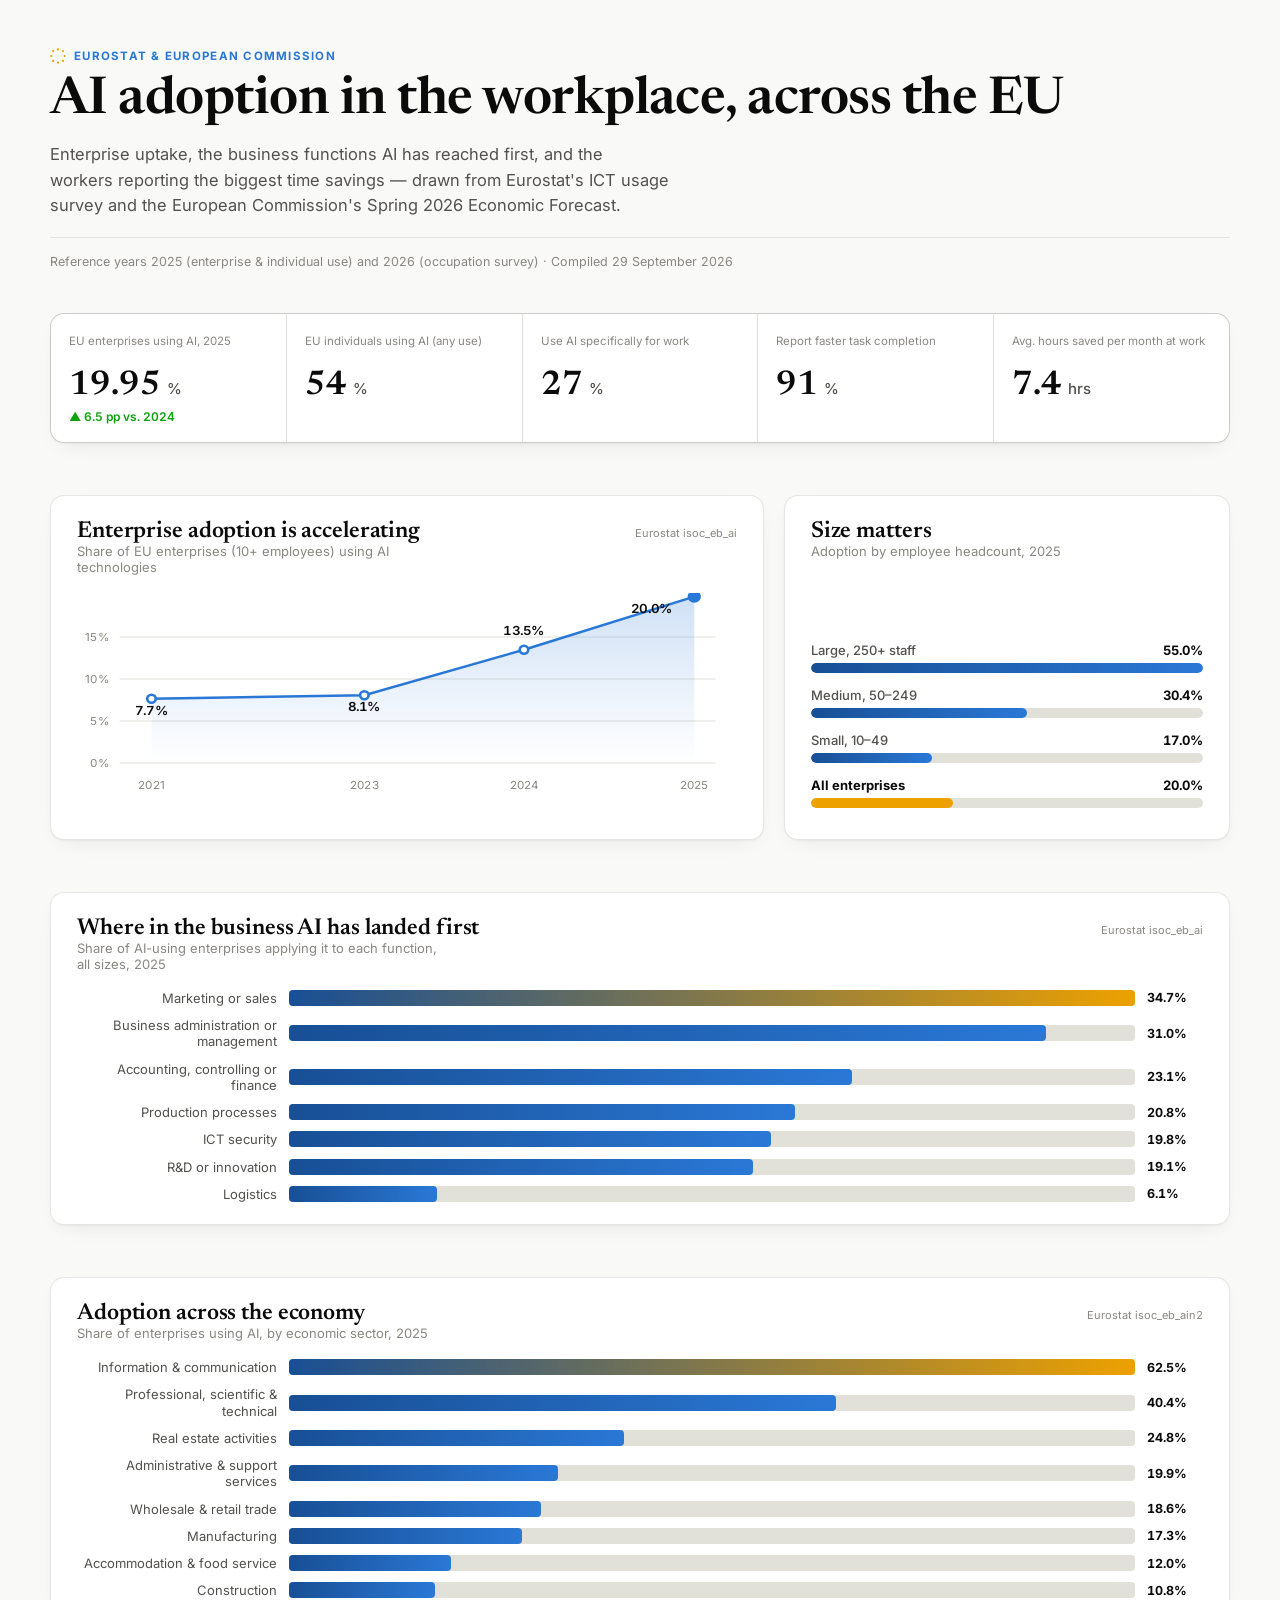
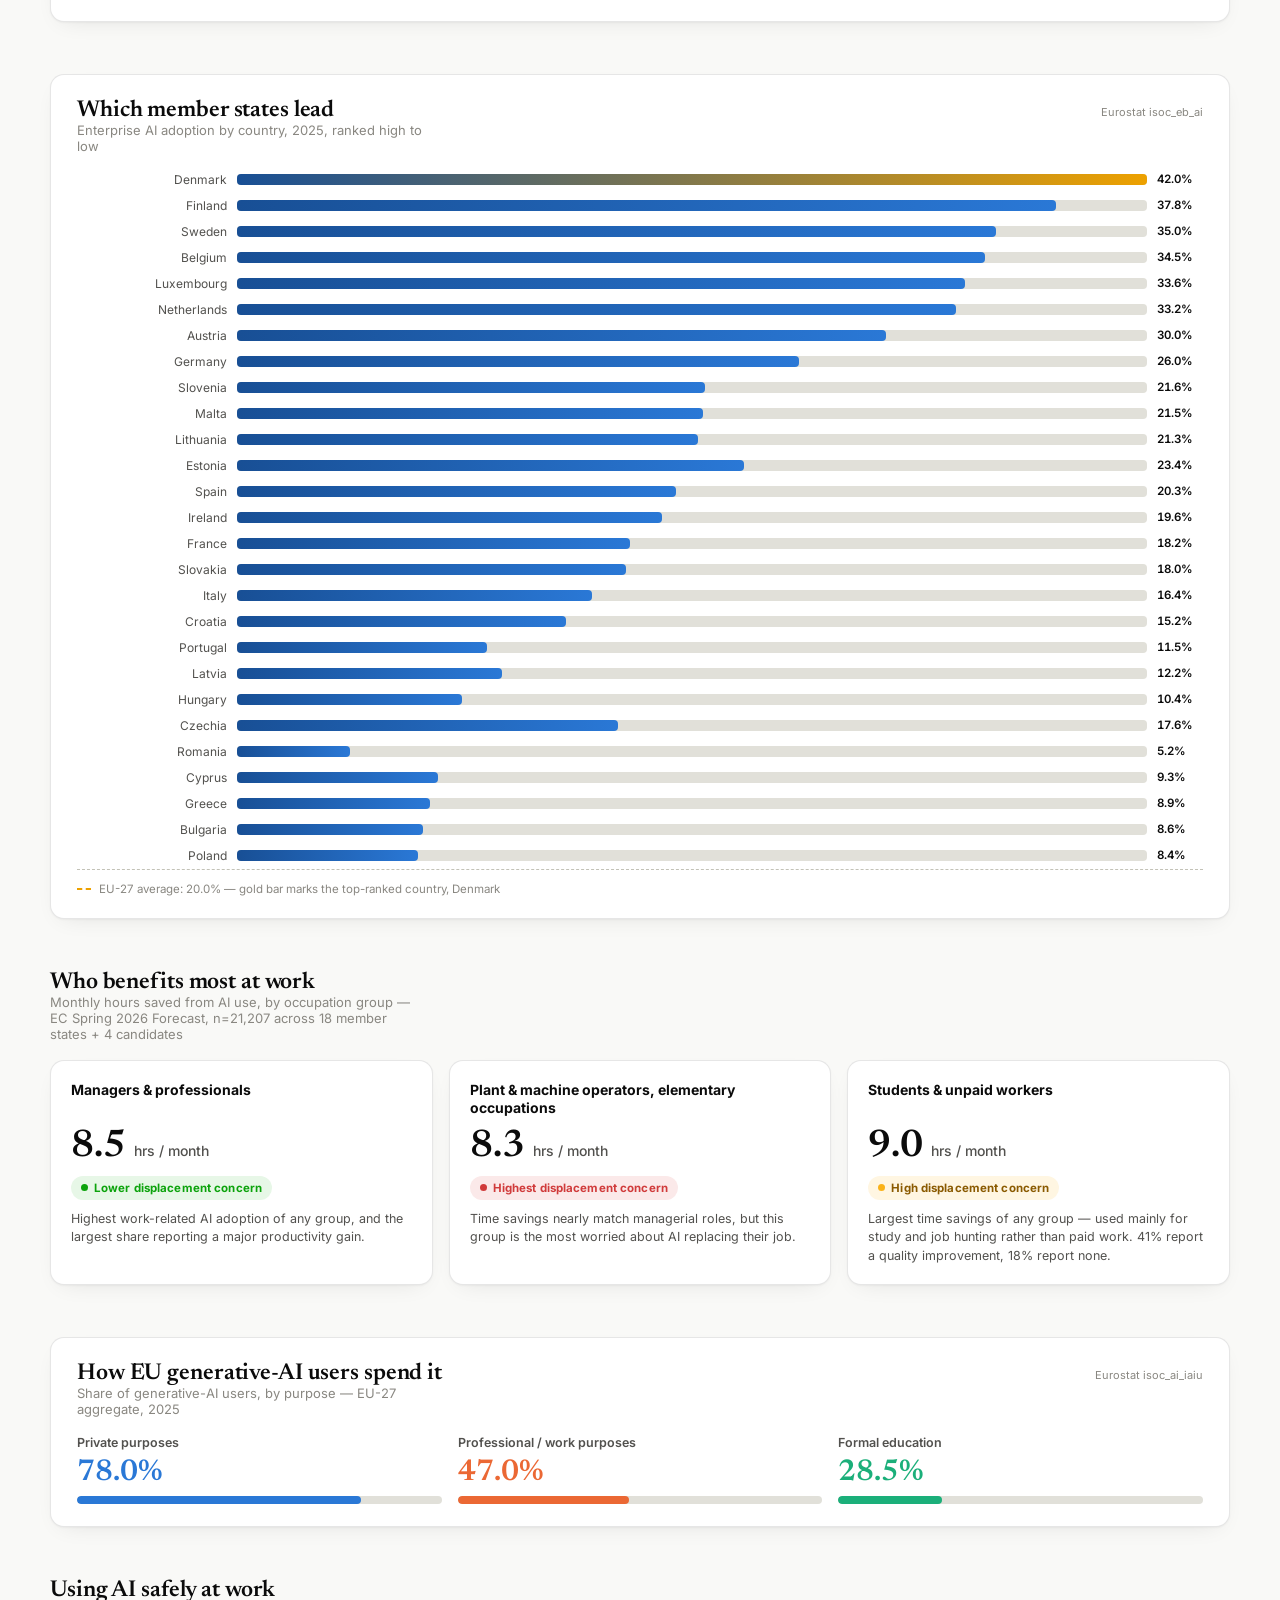
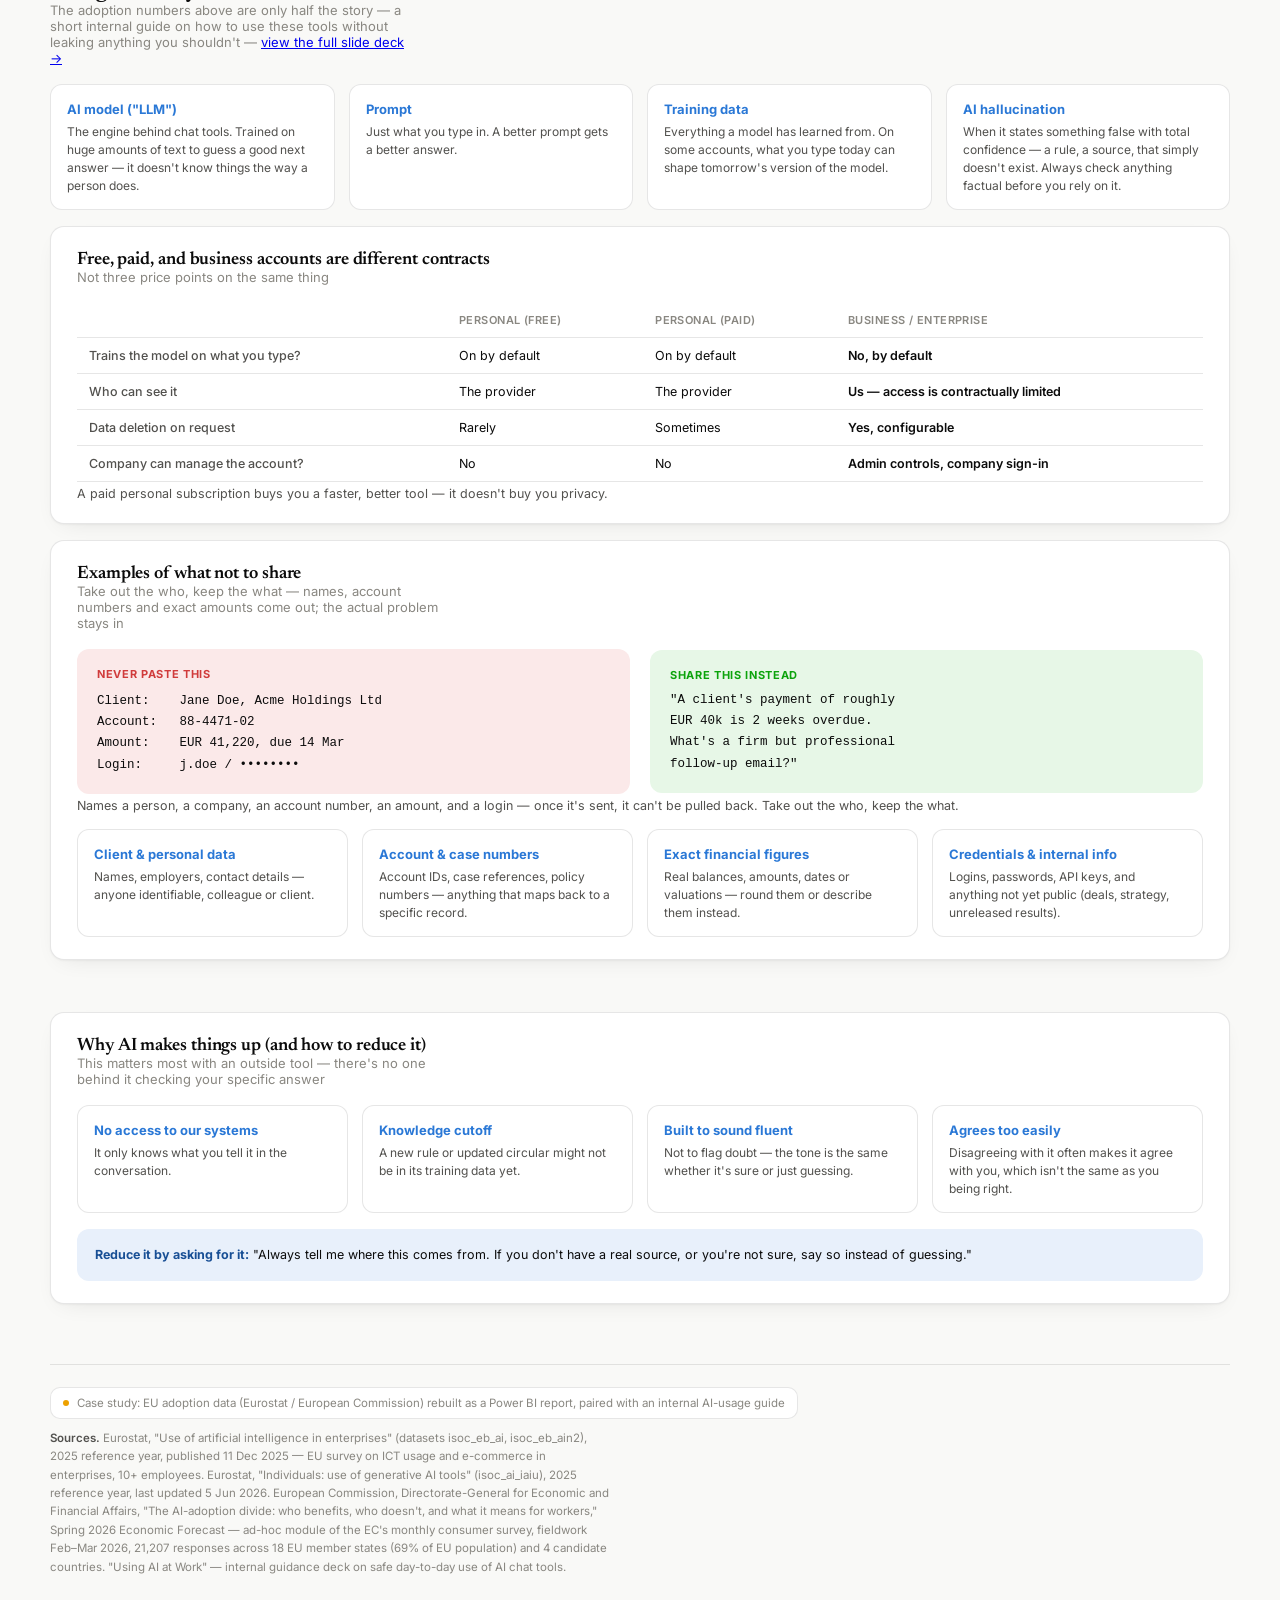
==== commit bb4ed263: "feat: add AI At Work slide deck as HTML presentation" ====
--- a/docs/index.html
+++ b/docs/index.html
@@ -746,7 +746,7 @@
     <div class="section-head">
       <div>
         <div class="section-title">Using AI safely at work</div>
-        <div class="section-sub">The adoption numbers above are only half the story &mdash; a short internal guide on how to use these tools without leaking anything you shouldn't</div>
+        <div class="section-sub">The adoption numbers above are only half the story &mdash; a short internal guide on how to use these tools without leaking anything you shouldn't &mdash; <a href="presentation.html">view the full slide deck &rarr;</a></div>
       </div>
     </div>
 
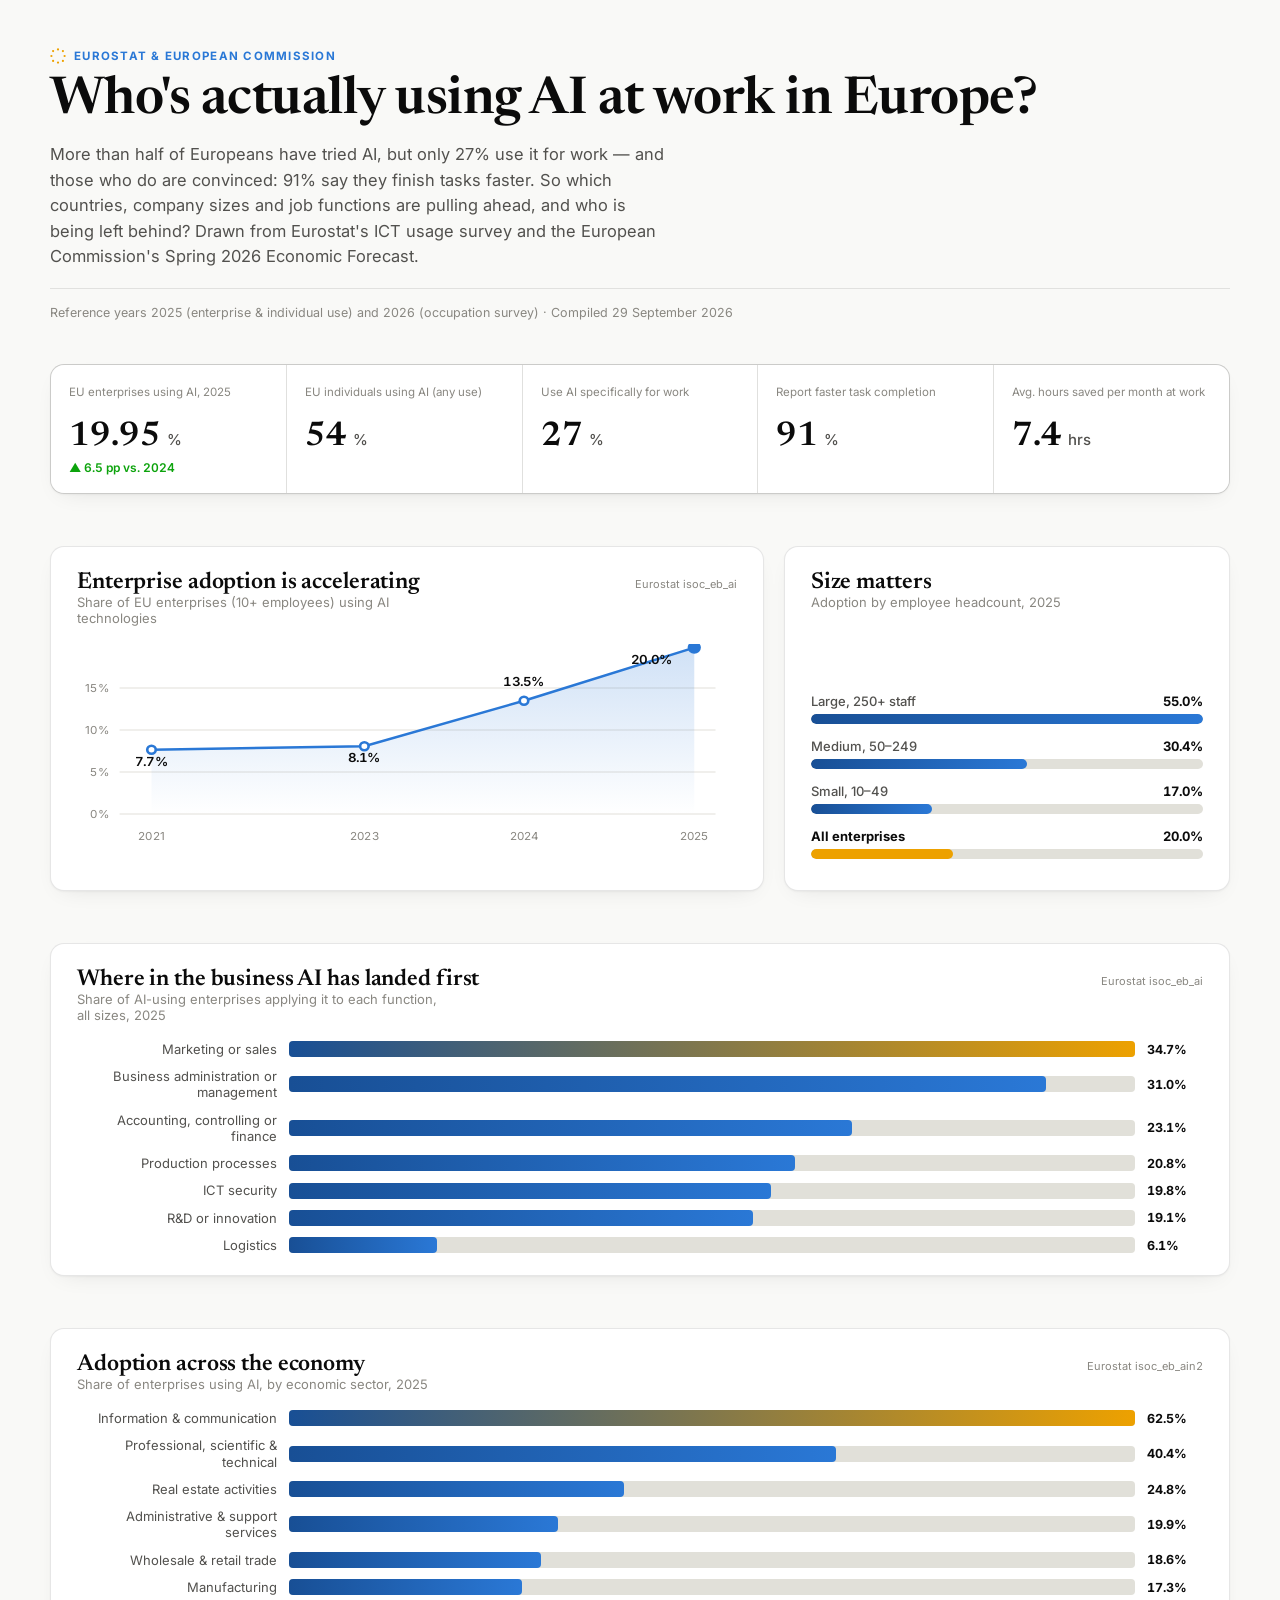
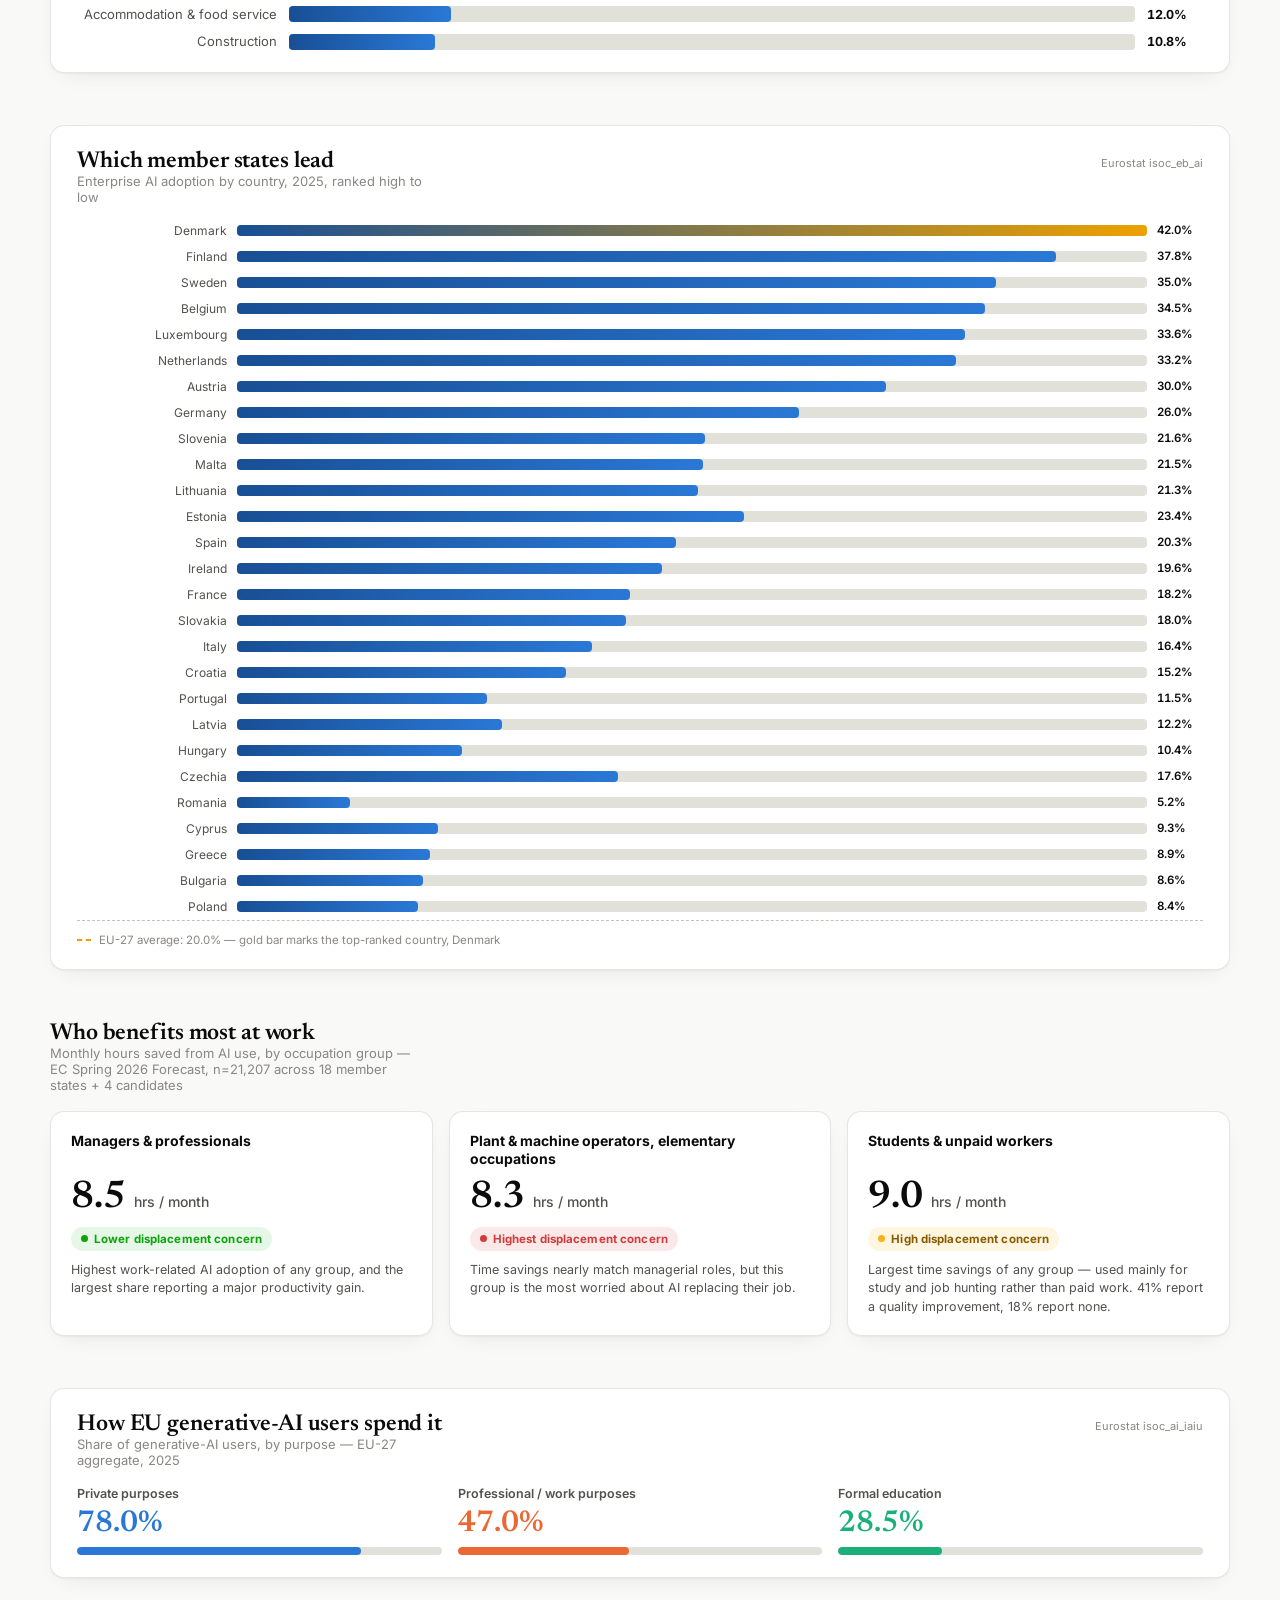
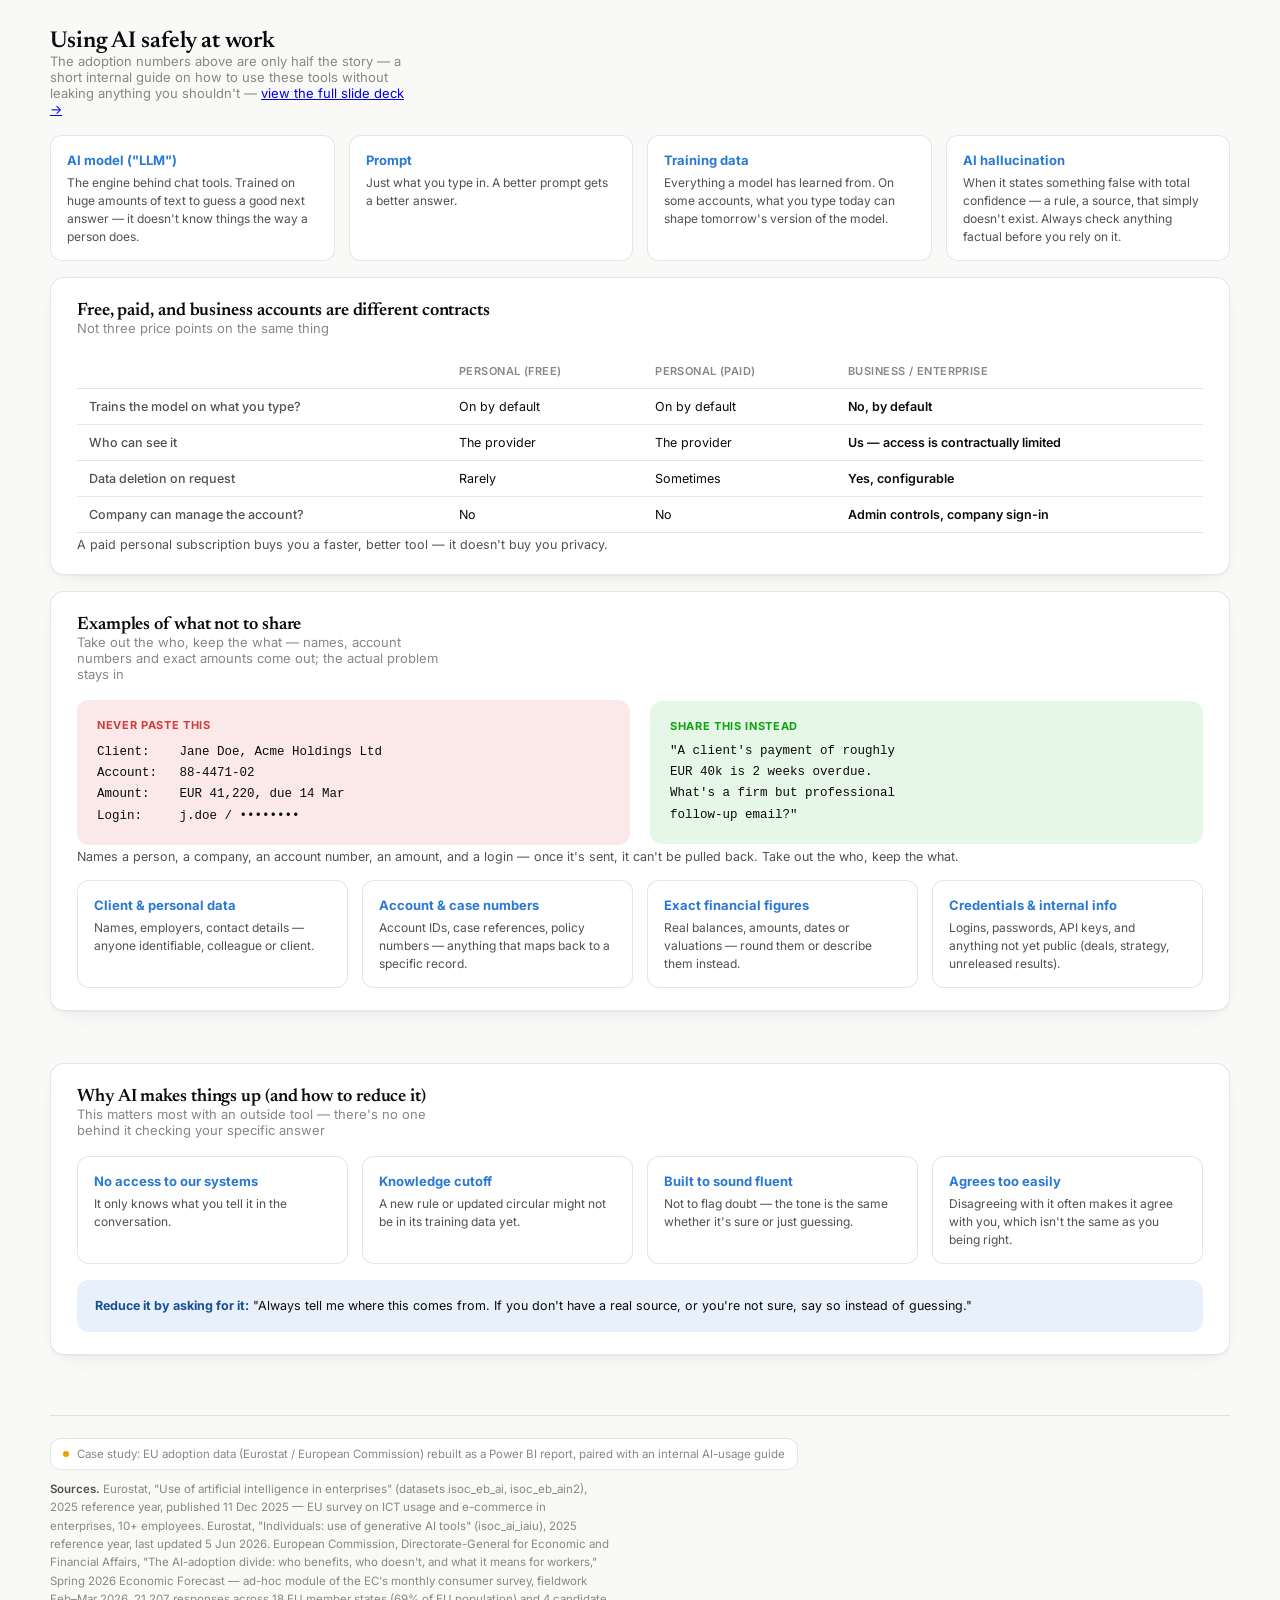
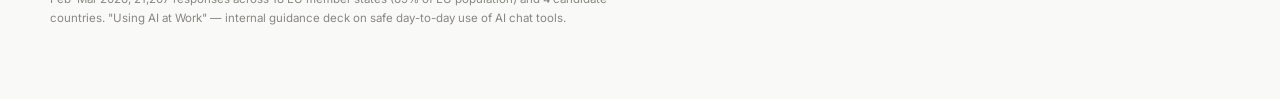
==== commit 84746af6: "feat: rewrite dashboard headline and lede as a question-led hook" ====
--- a/docs/index.html
+++ b/docs/index.html
@@ -3,7 +3,7 @@
 <head>
 <meta charset="utf-8">
 <meta name="viewport" content="width=device-width, initial-scale=1">
-<title>AI Adoption Europe</title>
+<title>Who's Using AI at Work?</title>
 <meta name="description" content="EU AI adoption dashboard (Eurostat & European Commission data) with an internal AI-usage guidance summary.">
 <link rel="stylesheet" href="https://fonts.googleapis.com/css2?family=Newsreader:ital,opsz,wght@0,6..72,400;0,6..72,500;0,6..72,600;1,6..72,500&family=Inter:wght@400;500;600;700&display=swap">
 <style>
@@ -482,10 +482,8 @@
       </svg>
       Eurostat &amp; European Commission
     </div>
-    <h1>AI adoption in the workplace, across the EU</h1>
-    <p class="lede">Enterprise uptake, the business functions AI has reached first, and the workers reporting the
-      biggest time savings — drawn from Eurostat's ICT usage survey and the European Commission's Spring 2026
-      Economic Forecast.</p>
+    <h1>Who's actually using AI at work in Europe?</h1>
+    <p class="lede">More than half of Europeans have tried AI, but only 27% use it for work &mdash; and those who do are convinced: 91% say they finish tasks faster. So which countries, company sizes and job functions are pulling ahead, and who is being left behind? Drawn from Eurostat's ICT usage survey and the European Commission's Spring 2026 Economic Forecast.</p>
     <div class="updated">Reference years 2025 (enterprise &amp; individual use) and 2026 (occupation survey) · Compiled 29 September 2026</div>
   </header>
 
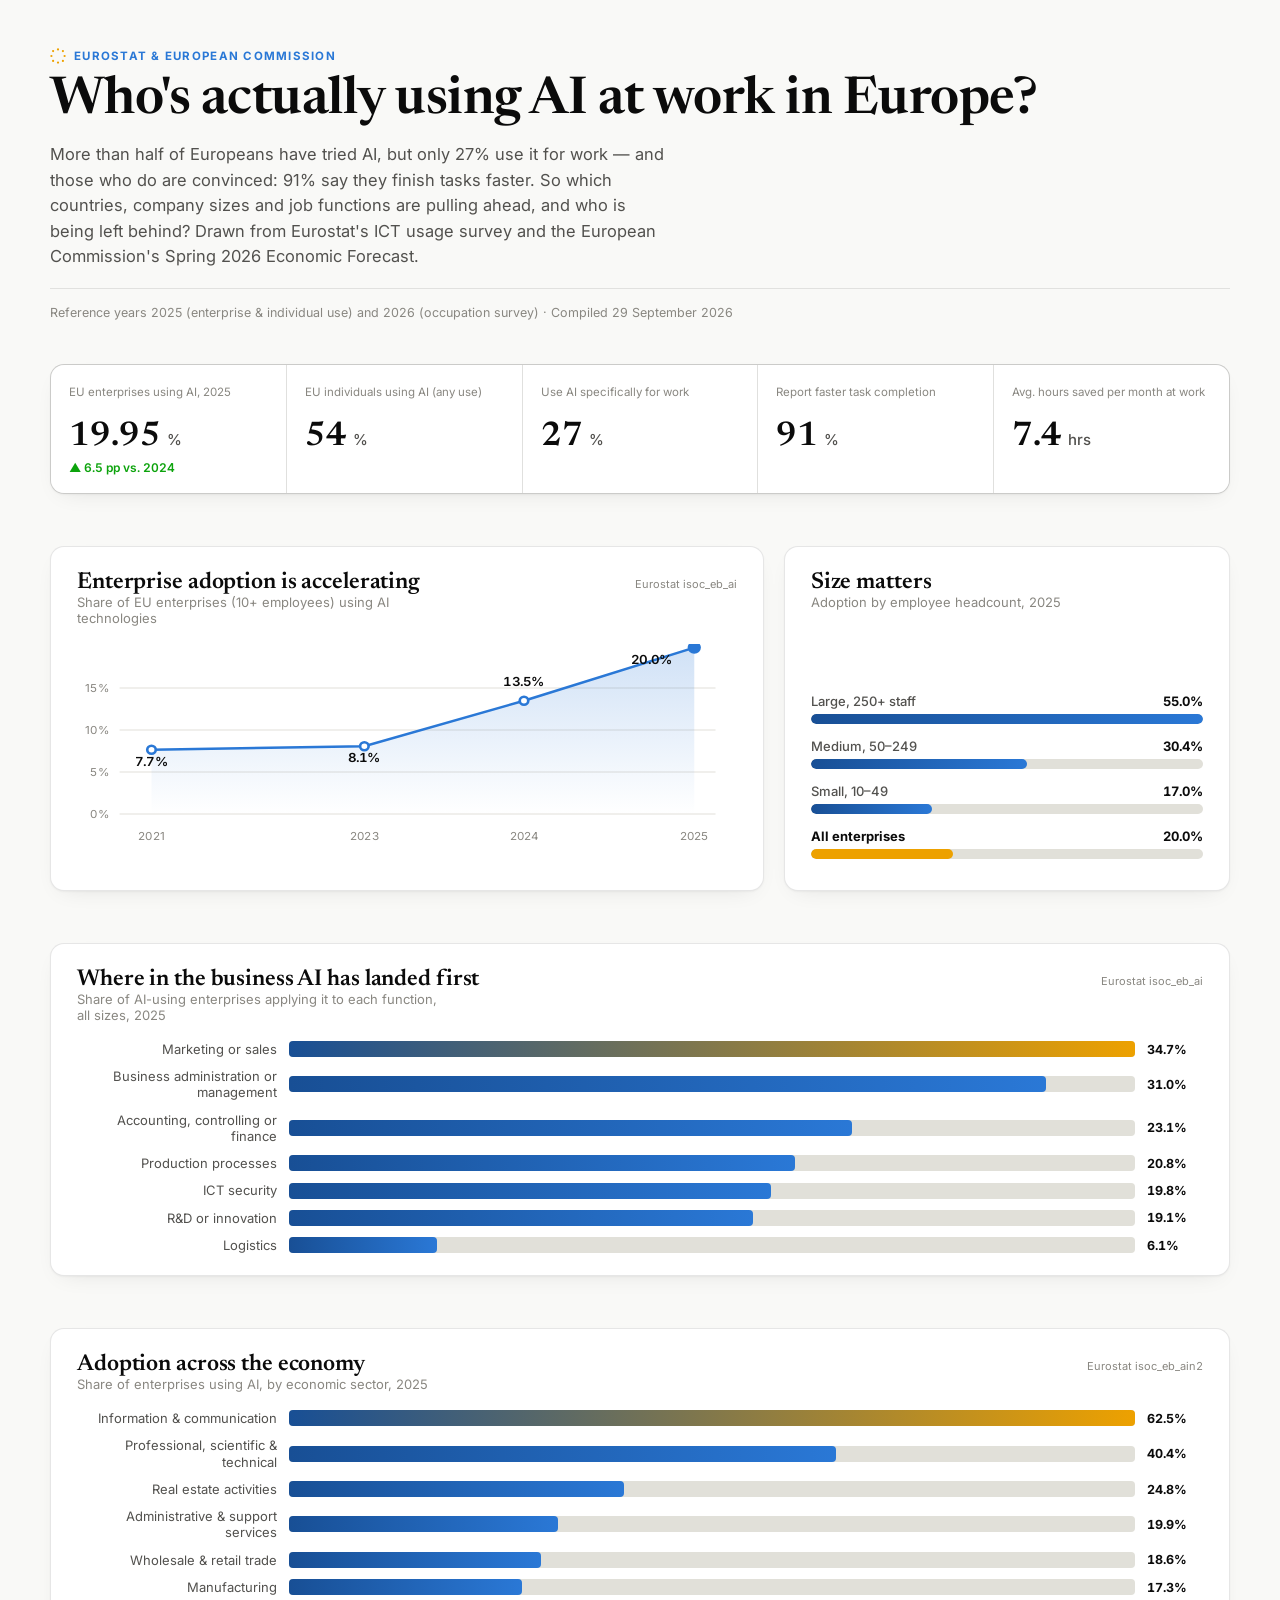
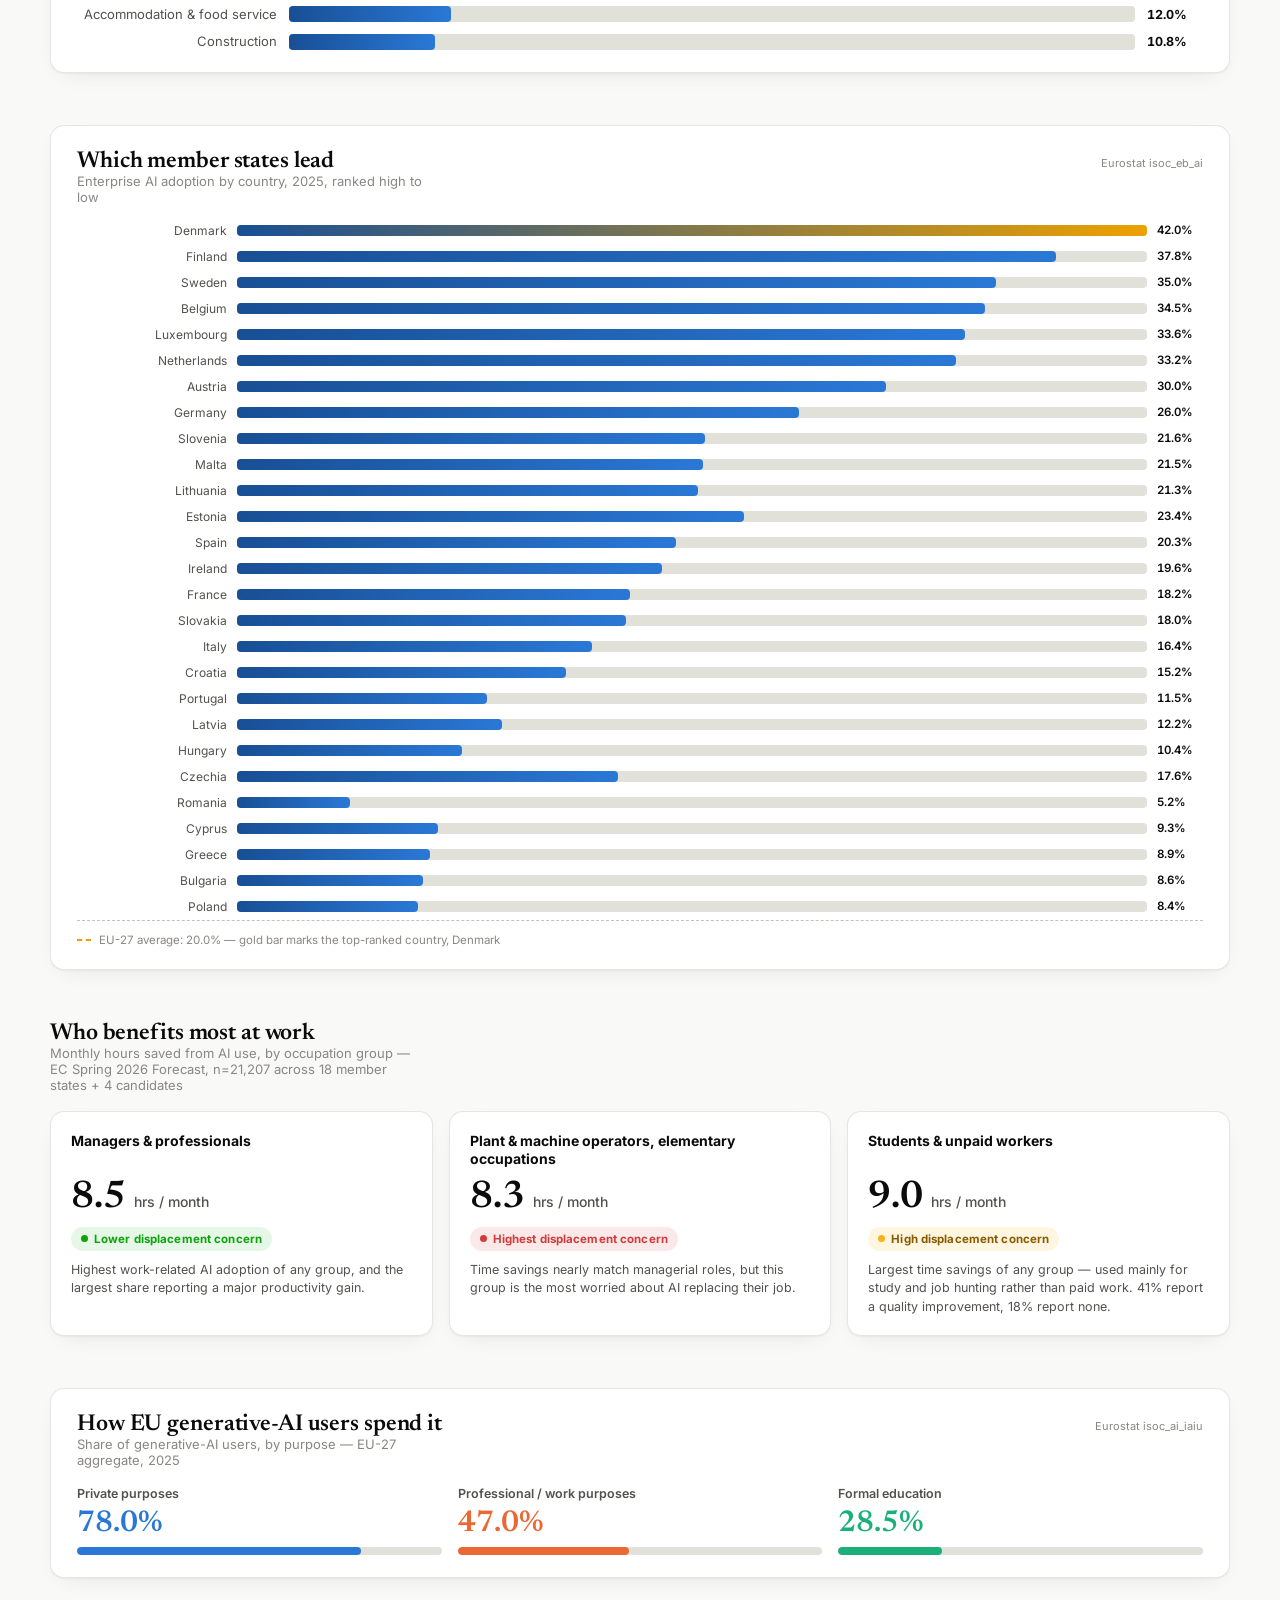
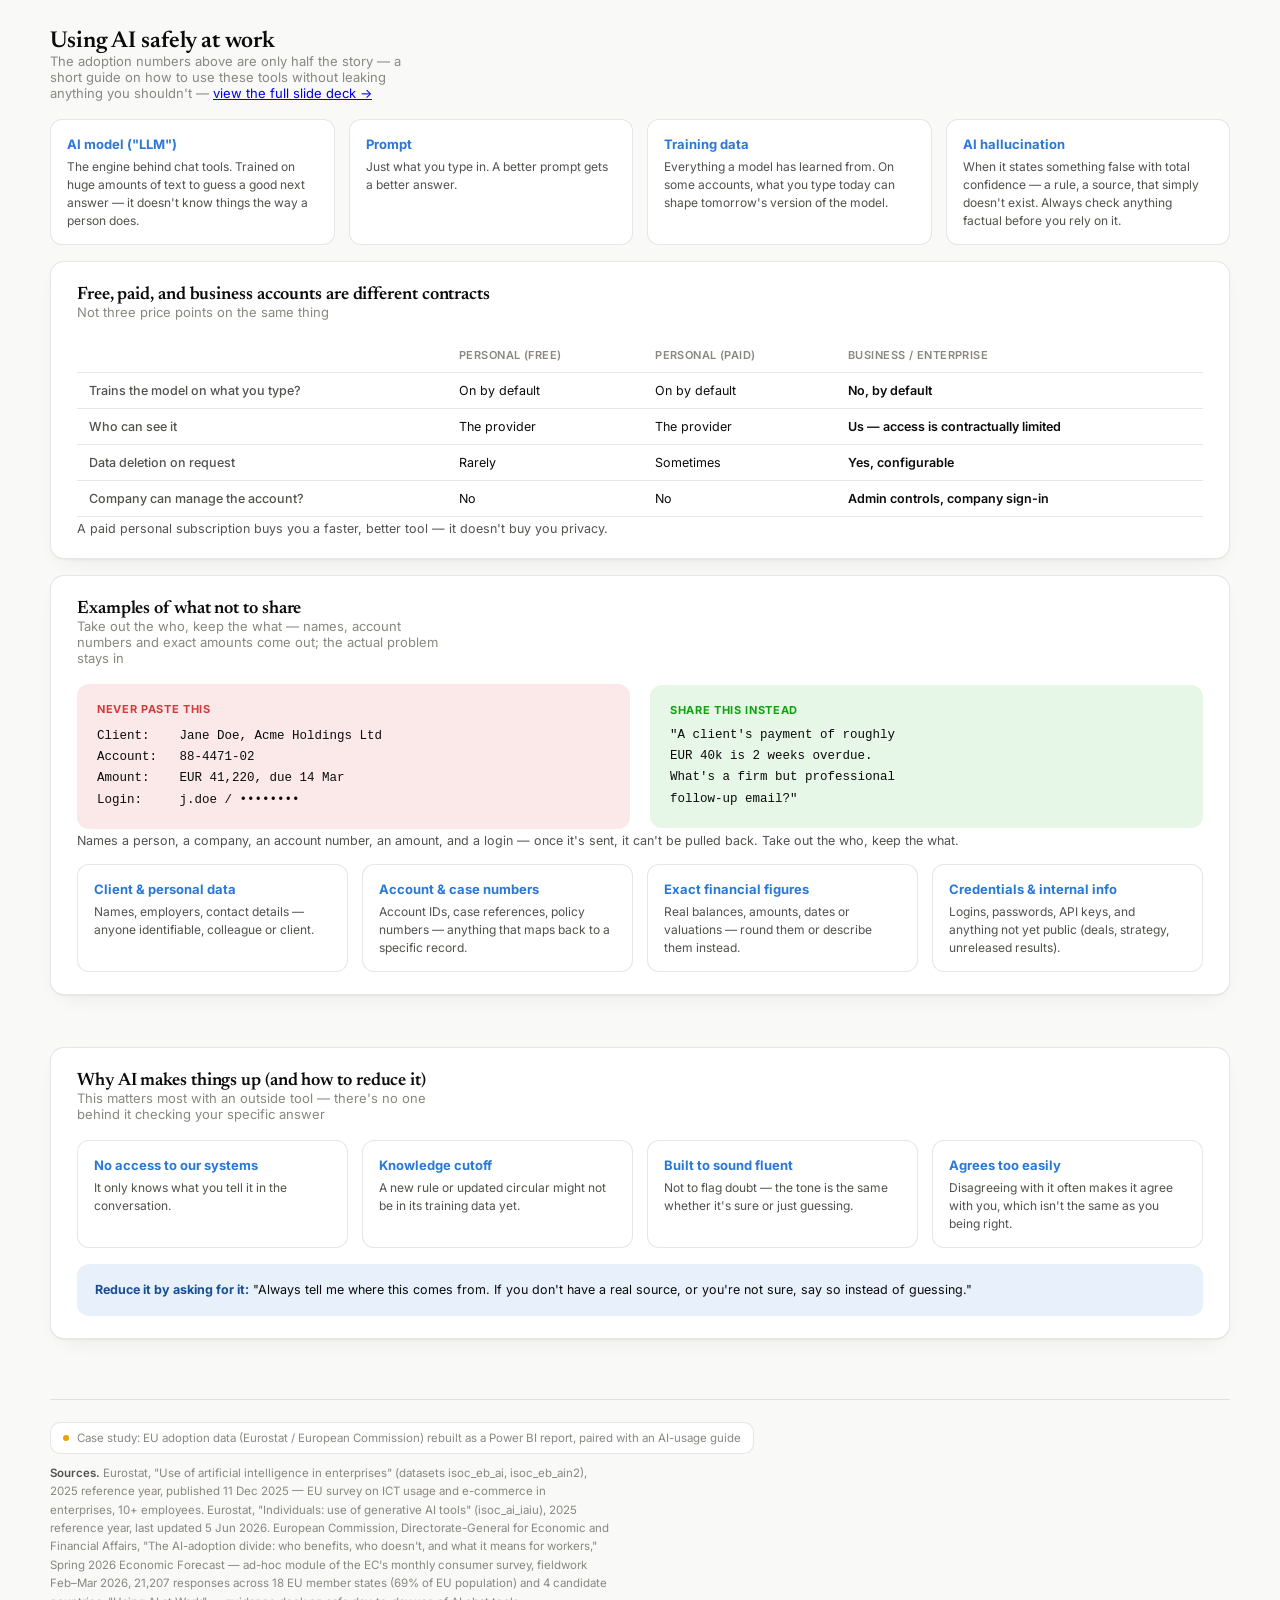
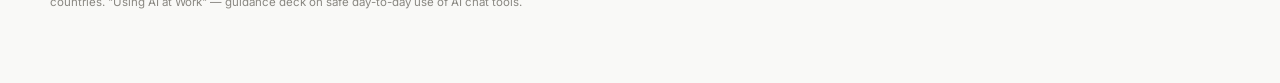
==== commit 59a1e06e: "docs: add MIT license, README banner and hook title, drop 'internal' framing of the deck" ====
--- a/docs/index.html
+++ b/docs/index.html
@@ -4,7 +4,7 @@
 <meta charset="utf-8">
 <meta name="viewport" content="width=device-width, initial-scale=1">
 <title>Who's Using AI at Work?</title>
-<meta name="description" content="EU AI adoption dashboard (Eurostat & European Commission data) with an internal AI-usage guidance summary.">
+<meta name="description" content="EU AI adoption dashboard (Eurostat & European Commission data) with a short AI-usage guidance summary.">
 <link rel="stylesheet" href="https://fonts.googleapis.com/css2?family=Newsreader:ital,opsz,wght@0,6..72,400;0,6..72,500;0,6..72,600;1,6..72,500&family=Inter:wght@400;500;600;700&display=swap">
 <style>
   :root{
@@ -744,7 +744,7 @@
     <div class="section-head">
       <div>
         <div class="section-title">Using AI safely at work</div>
-        <div class="section-sub">The adoption numbers above are only half the story &mdash; a short internal guide on how to use these tools without leaking anything you shouldn't &mdash; <a href="presentation.html">view the full slide deck &rarr;</a></div>
+        <div class="section-sub">The adoption numbers above are only half the story &mdash; a short guide on how to use these tools without leaking anything you shouldn't &mdash; <a href="presentation.html">view the full slide deck &rarr;</a></div>
       </div>
     </div>
 
@@ -866,7 +866,7 @@
   </section>
 
   <footer>
-    <div class="badge-note"><span class="badge-dot"></span>Case study: EU adoption data (Eurostat / European Commission) rebuilt as a Power BI report, paired with an internal AI-usage guide</div>
+    <div class="badge-note"><span class="badge-dot"></span>Case study: EU adoption data (Eurostat / European Commission) rebuilt as a Power BI report, paired with an AI-usage guide</div>
     <div class="src"><b>Sources.</b> Eurostat, "Use of artificial intelligence in enterprises" (datasets isoc_eb_ai,
       isoc_eb_ain2), 2025 reference year, published 11 Dec 2025 &mdash; EU survey on ICT usage and e-commerce in
       enterprises, 10+ employees. Eurostat, "Individuals: use of generative AI tools" (isoc_ai_iaiu), 2025 reference
@@ -874,7 +874,7 @@
       "The AI-adoption divide: who benefits, who doesn't, and what it means for workers," Spring 2026 Economic
       Forecast &mdash; ad-hoc module of the EC's monthly consumer survey, fieldwork Feb&ndash;Mar 2026, 21,207
       responses across 18 EU member states (69% of EU population) and 4 candidate countries. "Using AI at Work" &mdash;
-      internal guidance deck on safe day-to-day use of AI chat tools.</div>
+      guidance deck on safe day-to-day use of AI chat tools.</div>
   </footer>
 
 </div>
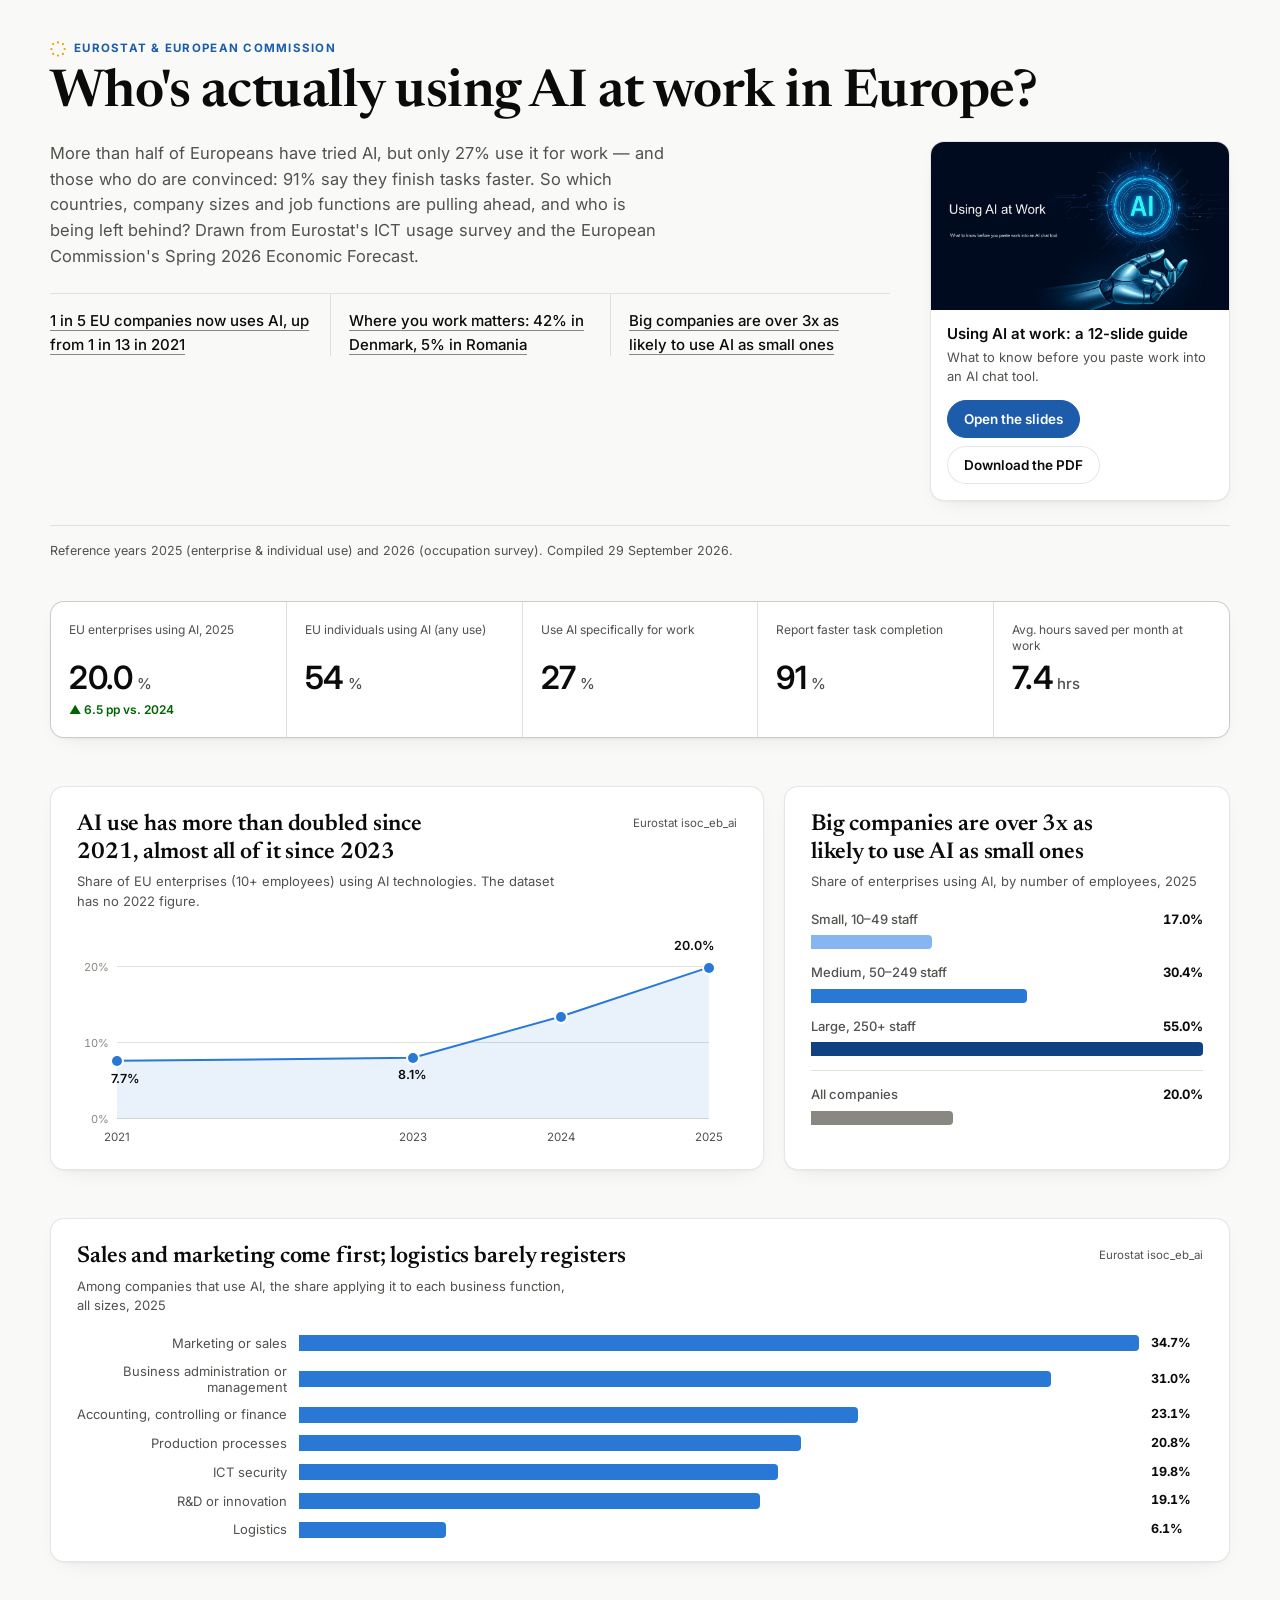
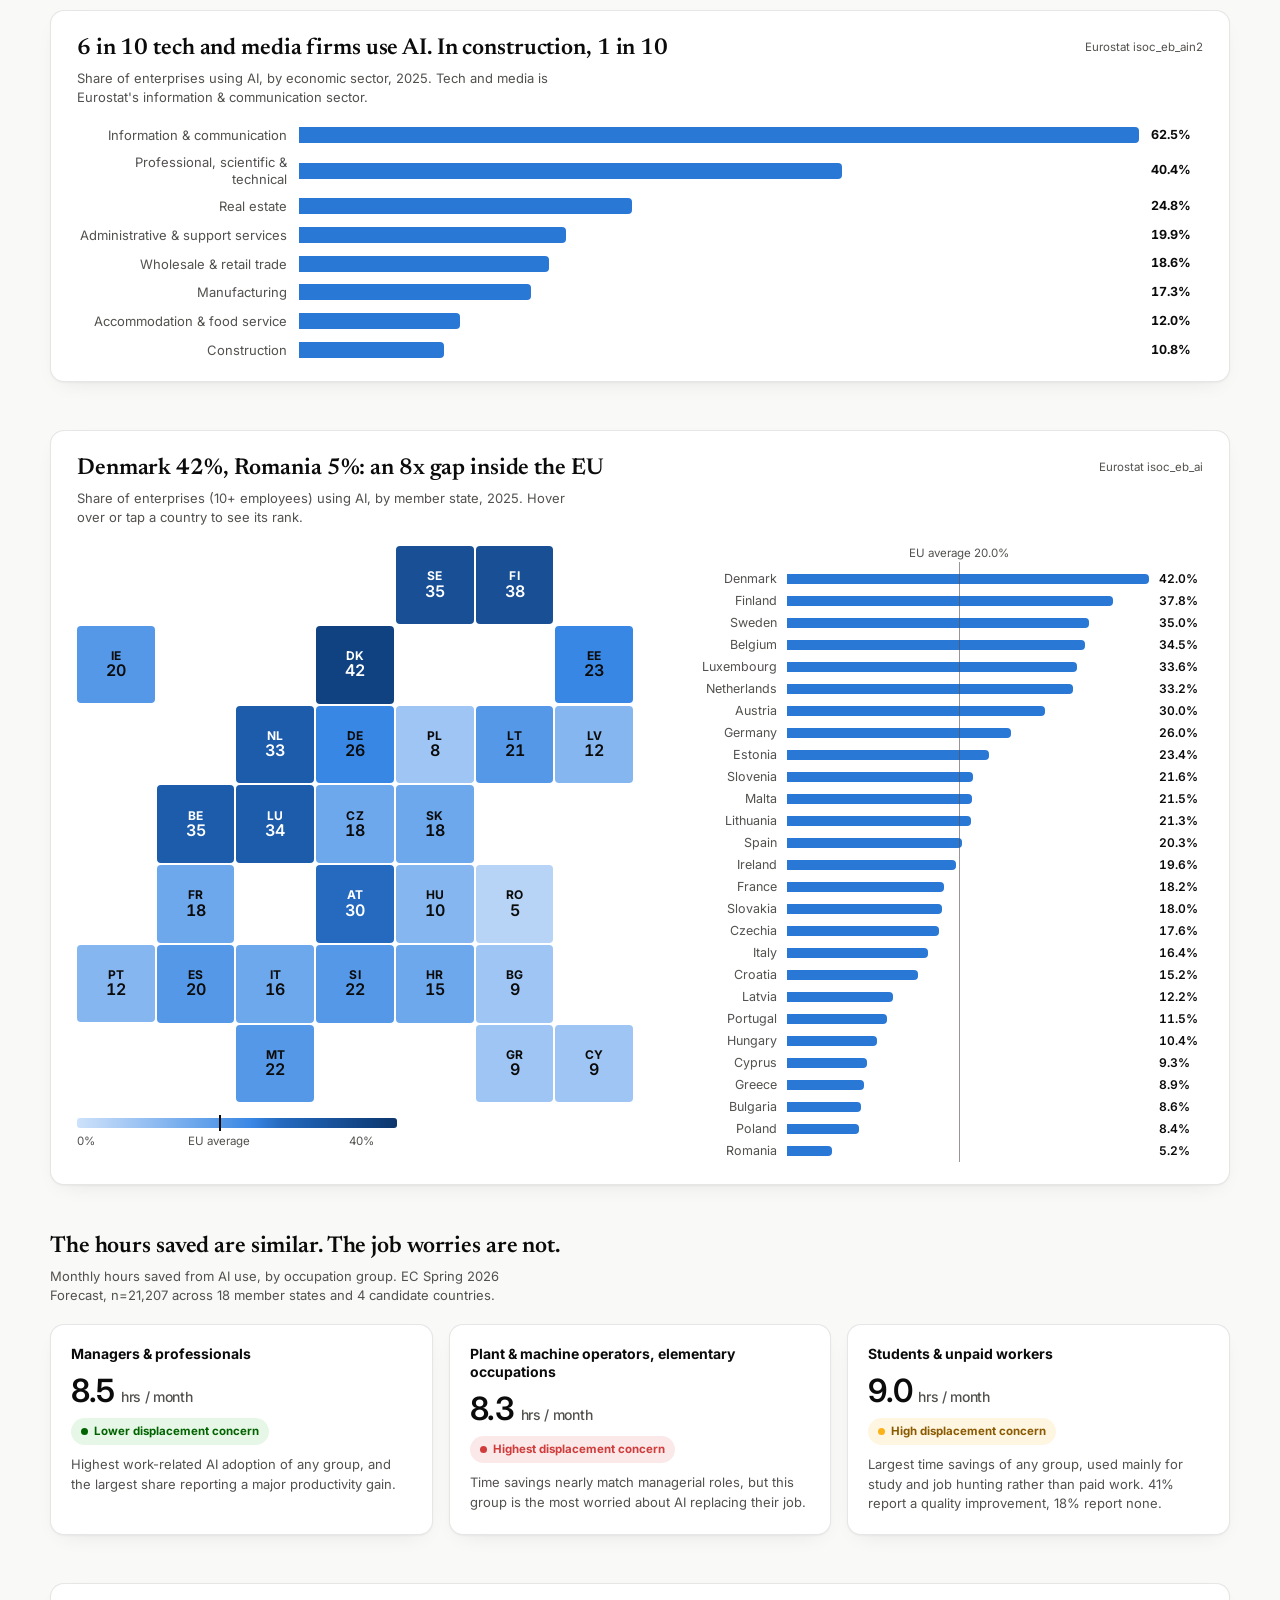
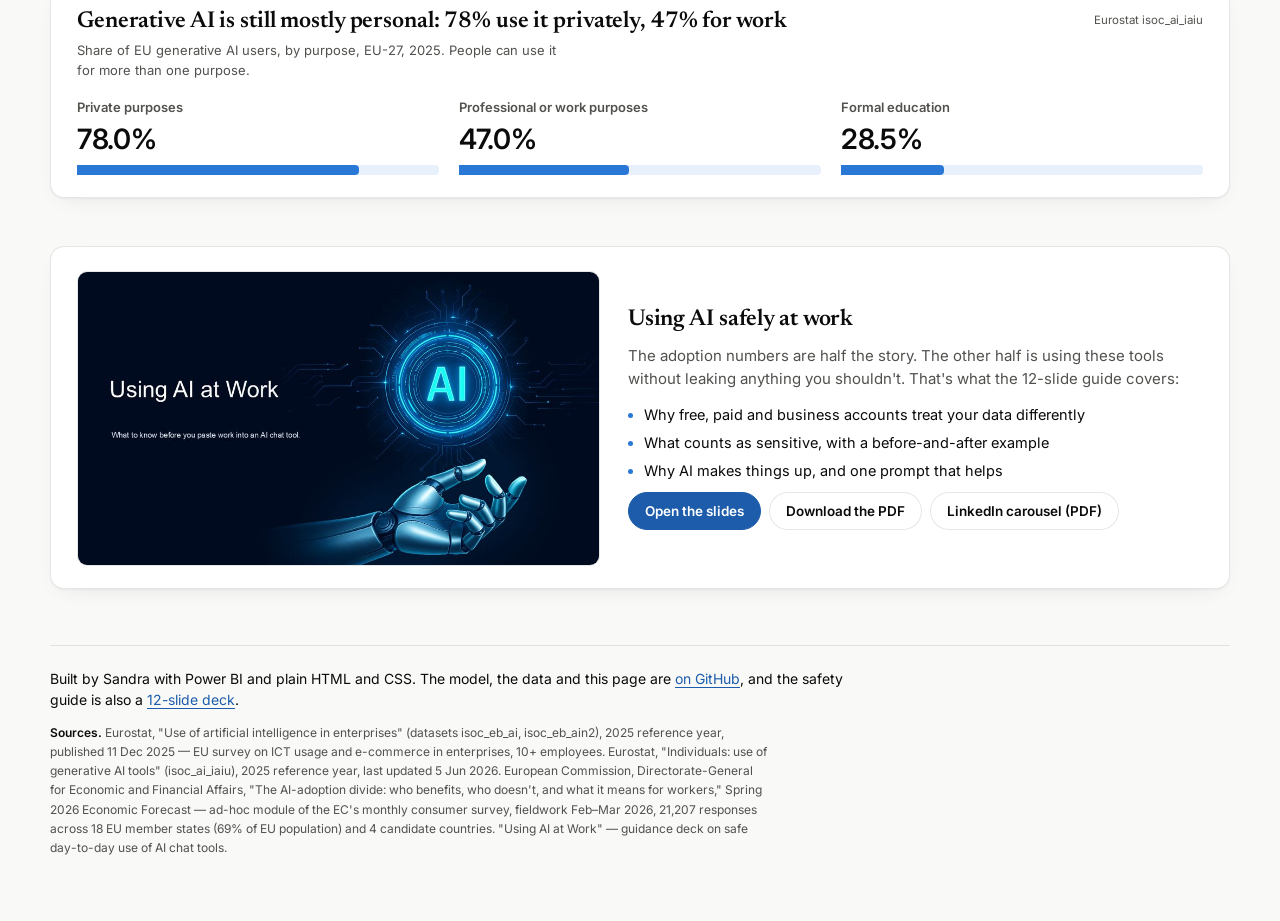
==== commit ef2b865e: "feat: rebuild the dashboard with a tile map, findings as headlines and a prominent guide Charts are " ====
--- a/docs/index.html
+++ b/docs/index.html
@@ -4,880 +4,353 @@
 <meta charset="utf-8">
 <meta name="viewport" content="width=device-width, initial-scale=1">
 <title>Who's Using AI at Work?</title>
-<meta name="description" content="EU AI adoption dashboard (Eurostat & European Commission data) with a short AI-usage guidance summary.">
-<link rel="stylesheet" href="https://fonts.googleapis.com/css2?family=Newsreader:ital,opsz,wght@0,6..72,400;0,6..72,500;0,6..72,600;1,6..72,500&family=Inter:wght@400;500;600;700&display=swap">
-<style>
-  :root{
-    color-scheme: light;
-    --page:#f9f9f7;
-    --surface:#fcfcfb;
-    --surface-raised:#ffffff;
-    --text-primary:#0b0b0b;
-    --text-secondary:#52514e;
-    --muted:#898781;
-    --grid:#e1e0d9;
-    --baseline:#c3c2b7;
-    --border:rgba(11,11,11,0.10);
-    --blue:#2a78d6;
-    --blue-dark:#184f95;
-    --blue-wash:#e8f0fb;
-    --orange:#eb6834;
-    --aqua:#1baf7a;
-    --gold:#eda100;
-    --gold-wash:#fdf1dc;
-    --good:#0ca30c;
-    --warning:#fab219;
-    --serious:#ec835a;
-    --critical:#d03b3b;
-    --good-wash:#e7f7e7;
-    --warning-wash:#fff6e2;
-    --critical-wash:#fbe9e9;
-    --shadow: 0 1px 2px rgba(11,11,11,0.04), 0 8px 24px -12px rgba(11,11,11,0.12);
-  }
-  @media (prefers-color-scheme: dark){
-    :root:not([data-theme="light"]){
-      color-scheme: dark;
-      --page:#0d0d0d;
-      --surface:#1a1a19;
-      --surface-raised:#212120;
-      --text-primary:#ffffff;
-      --text-secondary:#c3c2b7;
-      --muted:#8f8d86;
-      --grid:#2c2c2a;
-      --baseline:#383835;
-      --border:rgba(255,255,255,0.10);
-      --blue:#3987e5;
-      --blue-dark:#86b6ef;
-      --blue-wash:#152a3f;
-      --orange:#d95926;
-      --aqua:#199e70;
-      --gold:#c98500;
-      --gold-wash:#2a2213;
-      --good:#0ca30c;
-      --warning:#fab219;
-      --serious:#ec835a;
-      --critical:#e66767;
-      --good-wash:#122a12;
-      --warning-wash:#332a10;
-      --critical-wash:#331616;
-      --shadow: 0 1px 2px rgba(0,0,0,0.3), 0 8px 24px -12px rgba(0,0,0,0.5);
-    }
-  }
-  :root[data-theme="dark"]{
-    color-scheme: dark;
-    --page:#0d0d0d;
-    --surface:#1a1a19;
-    --surface-raised:#212120;
-    --text-primary:#ffffff;
-    --text-secondary:#c3c2b7;
-    --muted:#8f8d86;
-    --grid:#2c2c2a;
-    --baseline:#383835;
-    --border:rgba(255,255,255,0.10);
-    --blue:#3987e5;
-    --blue-dark:#86b6ef;
-    --blue-wash:#152a3f;
-    --orange:#d95926;
-    --aqua:#199e70;
-    --gold:#c98500;
-    --gold-wash:#2a2213;
-    --good:#0ca30c;
-    --warning:#fab219;
-    --serious:#ec835a;
-    --critical:#e66767;
-    --good-wash:#122a12;
-    --warning-wash:#332a10;
-    --critical-wash:#331616;
-    --shadow: 0 1px 2px rgba(0,0,0,0.3), 0 8px 24px -12px rgba(0,0,0,0.5);
-  }
-
-  *{box-sizing:border-box;}
-  body{
-    background:var(--page);
-    color:var(--text-primary);
-    font-family:Inter,system-ui,-apple-system,"Segoe UI",sans-serif;
-    padding-inline:24px;
-    padding-block:40px 64px;
-  }
-  .wrap{max-width:1180px;margin:0 auto;}
-
-  .eyebrow{
-    font-size:11.5px;
-    font-weight:700;
-    letter-spacing:.11em;
-    text-transform:uppercase;
-    color:var(--blue);
-    display:flex;
-    align-items:center;
-    gap:8px;
-  }
-  .eu-dots{width:16px;height:16px;flex:none;}
-  .eu-dots circle{fill:var(--gold);}
-
-  h1{
-    font-family:Newsreader,Georgia,serif;
-    font-weight:600;
-    font-size:clamp(32px,4.4vw,52px);
-    line-height:1.04;
-    letter-spacing:-0.01em;
-    margin:10px 0 14px;
-    text-wrap:balance;
-    color:var(--text-primary);
-  }
-  .lede{
-    font-size:16.5px;
-    line-height:1.55;
-    color:var(--text-secondary);
-    max-width:62ch;
-    margin:0 0 6px;
-  }
-  .updated{
-    font-size:12.5px;
-    color:var(--muted);
-    margin-top:18px;
-    padding-top:16px;
-    border-top:1px solid var(--border);
-  }
-
-  header.report-head{margin-bottom:40px;}
-
-  section{margin-top:52px;}
-  section:first-of-type{margin-top:44px;}
-
-  .section-head{
-    display:flex;
-    align-items:baseline;
-    justify-content:space-between;
-    gap:16px;
-    margin-bottom:18px;
-    flex-wrap:wrap;
-  }
-  .section-title{
-    font-family:Newsreader,Georgia,serif;
-    font-weight:600;
-    font-size:23px;
-    letter-spacing:-0.005em;
-  }
-  .section-sub{
-    font-size:13px;
-    color:var(--muted);
-    max-width:46ch;
-  }
-  .source-tag{
-    font-size:11px;
-    color:var(--muted);
-    white-space:nowrap;
-    font-variant-numeric:tabular-nums;
-  }
-
-  /* ---------- KPI row ---------- */
-  .kpi-row{
-    display:grid;
-    grid-template-columns:repeat(5,1fr);
-    gap:1px;
-    background:var(--border);
-    border:1px solid var(--border);
-    border-radius:14px;
-    overflow:hidden;
-    box-shadow:var(--shadow);
-  }
-  .kpi{
-    background:var(--surface-raised);
-    padding:20px 18px 18px;
-    display:flex;
-    flex-direction:column;
-    gap:6px;
-    min-width:0;
-  }
-  .kpi-label{
-    font-size:11.5px;
-    color:var(--muted);
-    line-height:1.35;
-    min-height:29px;
-  }
-  .kpi-value{
-    font-family:Newsreader,Georgia,serif;
-    font-size:34px;
-    font-weight:600;
-    font-variant-numeric:tabular-nums;
-    color:var(--text-primary);
-    display:flex;
-    align-items:baseline;
-    gap:6px;
-  }
-  .kpi-unit{font-size:15px;color:var(--text-secondary);font-family:Inter,sans-serif;font-weight:500;}
-  .kpi-delta{
-    font-size:12px;
-    font-weight:600;
-    color:var(--good);
-    font-variant-numeric:tabular-nums;
-  }
-  .kpi-spark{width:100%;height:28px;margin-top:2px;display:block;}
-
-  @media (max-width:900px){
-    .kpi-row{grid-template-columns:repeat(2,1fr);}
-  }
-  @media (max-width:520px){
-    .kpi-row{grid-template-columns:1fr;}
-  }
-
-  /* ---------- panel ---------- */
-  .panel{
-    background:var(--surface-raised);
-    border:1px solid var(--border);
-    border-radius:14px;
-    padding:24px 26px 22px;
-    box-shadow:var(--shadow);
-  }
-
-  .two-col{
-    display:grid;
-    grid-template-columns:1.6fr 1fr;
-    gap:20px;
-    align-items:stretch;
-  }
-  @media (max-width:820px){ .two-col{grid-template-columns:1fr;} }
-
-  /* ---------- trend line chart ---------- */
-  .trend-figure{width:100%;height:220px;}
-  .trend-figure .line{fill:none;stroke:var(--blue);stroke-width:2.5;}
-  .trend-figure .area{fill:url(#trendFill);}
-  .trend-figure .grid-line{stroke:var(--grid);stroke-width:1;}
-  .trend-figure .dot{fill:var(--surface-raised);stroke:var(--blue);stroke-width:2.5;}
-  .trend-figure .dot-end{fill:var(--blue);}
-  .trend-figure text{font-family:Inter,sans-serif;fill:var(--muted);font-size:11px;}
-  .trend-figure .val-label{fill:var(--text-primary);font-weight:600;font-size:12.5px;font-variant-numeric:tabular-nums;}
-
-  /* ---------- size comparison mini bars ---------- */
-  .size-list{display:flex;flex-direction:column;gap:14px;height:100%;justify-content:center;}
-  .size-row{display:flex;flex-direction:column;gap:5px;}
-  .size-top{display:flex;justify-content:space-between;font-size:13px;}
-  .size-name{color:var(--text-secondary);font-weight:500;}
-  .size-val{font-weight:700;font-variant-numeric:tabular-nums;color:var(--text-primary);}
-  .size-track{background:var(--grid);border-radius:5px;height:10px;overflow:hidden;}
-  .size-fill{height:100%;border-radius:5px;background:linear-gradient(90deg,var(--blue-dark),var(--blue));}
-
-  /* ---------- horizontal bar chart (functions / sector / country) ---------- */
-  .hbar-chart{display:flex;flex-direction:column;gap:11px;}
-  .hbar-row{
-    display:grid;
-    grid-template-columns:200px 1fr 56px;
-    align-items:center;
-    gap:12px;
-  }
-  .hbar-row.dense{grid-template-columns:150px 1fr 46px;gap:10px;}
-  .hbar-label{
-    font-size:13px;
-    color:var(--text-secondary);
-    text-align:right;
-    line-height:1.25;
-  }
-  .hbar-row.dense .hbar-label{font-size:12px;}
-  .hbar-track{
-    position:relative;
-    background:var(--grid);
-    border-radius:4px;
-    height:16px;
-    overflow:visible;
-  }
-  .hbar-row.dense .hbar-track{height:11px;}
-  .hbar-fill{
-    height:100%;
-    border-radius:4px;
-    background:linear-gradient(90deg,var(--blue-dark),var(--blue));
-    transition:filter .15s ease;
-  }
-  .hbar-row:hover .hbar-fill{filter:brightness(1.08);}
-  .hbar-fill.top{background:linear-gradient(90deg,var(--blue-dark),var(--gold));}
-  .hbar-val{
-    font-size:12.5px;
-    font-weight:700;
-    font-variant-numeric:tabular-nums;
-    color:var(--text-primary);
-  }
-  .hbar-row.dense .hbar-val{font-size:11.5px;font-weight:600;}
-  .eu-avg-note{
-    display:flex;
-    align-items:center;
-    gap:8px;
-    font-size:11.5px;
-    color:var(--muted);
-    margin-top:6px;
-    padding-top:12px;
-    border-top:1px dashed var(--baseline);
-  }
-  .eu-avg-swatch{width:14px;height:0;border-top:2px dashed var(--gold);}
-
-  /* ---------- occupation cards ---------- */
-  .occ-grid{display:grid;grid-template-columns:repeat(3,1fr);gap:16px;}
-  @media (max-width:820px){ .occ-grid{grid-template-columns:1fr;} }
-  .occ-card{
-    background:var(--surface-raised);
-    border:1px solid var(--border);
-    border-radius:14px;
-    padding:20px 20px 18px;
-    box-shadow:var(--shadow);
-    display:flex;
-    flex-direction:column;
-    gap:10px;
-  }
-  .occ-title{font-size:14px;font-weight:700;line-height:1.3;min-height:37px;}
-  .occ-hours{
-    font-family:Newsreader,Georgia,serif;
-    font-size:38px;
-    font-weight:600;
-    font-variant-numeric:tabular-nums;
-  }
-  .occ-hours span{font-size:14px;font-family:Inter,sans-serif;font-weight:500;color:var(--text-secondary);}
-  .occ-desc{font-size:12.5px;color:var(--text-secondary);line-height:1.5;flex:1;}
-  .chip{
-    display:inline-flex;
-    align-items:center;
-    gap:6px;
-    font-size:11.5px;
-    font-weight:700;
-    padding:5px 10px;
-    border-radius:999px;
-    width:fit-content;
-    letter-spacing:.01em;
-  }
-  .chip .dot{width:7px;height:7px;border-radius:50%;}
-  .chip.good{background:var(--good-wash);color:var(--good);}
-  .chip.good .dot{background:var(--good);}
-  .chip.warning{background:var(--warning-wash);color:#8a5a00;}
-  .chip.warning .dot{background:var(--warning);}
-  @media (prefers-color-scheme:dark){ :root:not([data-theme="light"]) .chip.warning{color:var(--warning);} }
-  :root[data-theme="dark"] .chip.warning{color:var(--warning);}
-  .chip.critical{background:var(--critical-wash);color:var(--critical);}
-  .chip.critical .dot{background:var(--critical);}
-
-  /* ---------- genai purpose bars ---------- */
-  .purpose-grid{display:grid;grid-template-columns:repeat(3,1fr);gap:16px;}
-  @media (max-width:700px){ .purpose-grid{grid-template-columns:1fr;} }
-  .purpose-card{text-align:left;}
-  .purpose-name{font-size:12.5px;color:var(--text-secondary);font-weight:600;margin-bottom:8px;}
-  .purpose-value{
-    font-family:Newsreader,Georgia,serif;
-    font-size:30px;
-    font-weight:600;
-    font-variant-numeric:tabular-nums;
-    margin-bottom:8px;
-  }
-  .purpose-track{background:var(--grid);border-radius:5px;height:8px;overflow:hidden;}
-  .purpose-fill{height:100%;border-radius:5px;}
-
-  /* ---------- guidance section ---------- */
-  .term-grid{display:grid;grid-template-columns:repeat(4,1fr);gap:14px;}
-  @media (max-width:900px){ .term-grid{grid-template-columns:repeat(2,1fr);} }
-  @media (max-width:520px){ .term-grid{grid-template-columns:1fr;} }
-  .term-card{
-    background:var(--surface-raised);
-    border:1px solid var(--border);
-    border-radius:12px;
-    padding:16px 16px 14px;
-    display:flex;
-    flex-direction:column;
-    gap:6px;
-  }
-  .term-name{font-size:13px;font-weight:700;color:var(--blue);}
-  .term-desc{font-size:12px;line-height:1.5;color:var(--text-secondary);}
-
-  .tiers-table{width:100%;border-collapse:collapse;font-size:12.5px;margin-top:4px;}
-  .tiers-table th, .tiers-table td{
-    text-align:left;
-    padding:10px 12px;
-    border-bottom:1px solid var(--border);
-  }
-  .tiers-table th{color:var(--muted);font-weight:600;font-size:11px;text-transform:uppercase;letter-spacing:.04em;}
-  .tiers-table td:first-child, .tiers-table th:first-child{color:var(--text-secondary);font-weight:500;}
-  .tiers-table td.enterprise-col{color:var(--text-primary);font-weight:600;}
-
-  .share-example{
-    display:grid;
-    grid-template-columns:1fr 1fr;
-    gap:20px;
-    align-items:center;
-  }
-  @media (max-width:760px){ .share-example{grid-template-columns:1fr;} }
-  .never-box{
-    background:var(--critical-wash);
-    border-radius:12px;
-    padding:18px 20px;
-    display:flex;
-    flex-direction:column;
-    gap:10px;
-  }
-  .never-label{font-size:11px;font-weight:700;letter-spacing:.06em;color:var(--critical);}
-  .never-code{
-    font-family:'Courier New',monospace;
-    font-size:12.5px;
-    line-height:1.7;
-    color:var(--text-primary);
-    white-space:pre;
-  }
-  .fix-box{
-    background:var(--good-wash);
-    border-radius:12px;
-    padding:18px 20px;
-    display:flex;
-    flex-direction:column;
-    gap:8px;
-  }
-  .fix-label{font-size:11px;font-weight:700;letter-spacing:.06em;color:var(--good);}
-  .fix-code{
-    font-family:'Courier New',monospace;
-    font-size:12.5px;
-    line-height:1.7;
-    color:var(--text-primary);
-    white-space:pre;
-  }
-  .rule-line{font-size:12.5px;color:var(--text-secondary);margin-top:4px;}
-
-  .tip-callout{
-    background:var(--blue-wash);
-    border-radius:12px;
-    padding:16px 18px;
-    font-size:12.5px;
-    line-height:1.6;
-    color:var(--text-primary);
-    margin-top:16px;
-  }
-  .tip-callout b{color:var(--blue-dark);}
-
-  footer{
-    margin-top:60px;
-    padding-top:22px;
-    border-top:1px solid var(--border);
-    display:flex;
-    flex-direction:column;
-    gap:10px;
-  }
-  footer .src{font-size:11.5px;color:var(--muted);line-height:1.6;max-width:80ch;}
-  footer .src b{color:var(--text-secondary);font-weight:600;}
-  .badge-note{
-    display:inline-flex;
-    align-items:center;
-    gap:8px;
-    font-size:11.5px;
-    color:var(--muted);
-    background:var(--surface-raised);
-    border:1px solid var(--border);
-    padding:8px 12px;
-    border-radius:10px;
-    width:fit-content;
-  }
-  .badge-dot{width:6px;height:6px;border-radius:50%;background:var(--gold);flex:none;}
-</style>
+<meta name="description" content="1 in 5 EU companies now uses AI, from 42% in Denmark to 5% in Romania. An interactive look at Eurostat and European Commission data, plus a 12-slide guide to using AI at work safely.">
+<meta name="author" content="Sandra">
+<link rel="canonical" href="https://sansanabria.github.io/ai-adoption-eu/">
+<link rel="icon" href="favicon.svg" type="image/svg+xml">
+<link rel="apple-touch-icon" href="assets/apple-touch-icon.png">
+<meta name="theme-color" content="#f9f9f7" media="(prefers-color-scheme: light)">
+<meta name="theme-color" content="#0d0d0d" media="(prefers-color-scheme: dark)">
+<meta property="og:type" content="website">
+<meta property="og:site_name" content="AI Adoption EU">
+<meta property="og:title" content="Who's actually using AI at work in Europe?">
+<meta property="og:description" content="1 in 5 EU companies now uses AI, from 42% in Denmark to 5% in Romania. Eurostat and European Commission data, charted, plus a guide to using AI at work safely.">
+<meta property="og:url" content="https://sansanabria.github.io/ai-adoption-eu/">
+<meta property="og:image" content="https://sansanabria.github.io/ai-adoption-eu/assets/og-image.png">
+<meta property="og:image:width" content="1200">
+<meta property="og:image:height" content="627">
+<meta property="og:image:alt" content="The headline 'Who's actually using AI at work in Europe?' beside a tile map of EU countries shaded by AI adoption">
+<meta name="twitter:card" content="summary_large_image">
+<link rel="preconnect" href="https://fonts.googleapis.com">
+<link rel="preconnect" href="https://fonts.gstatic.com" crossorigin>
+<link rel="stylesheet" href="https://fonts.googleapis.com/css2?family=Newsreader:opsz,wght@6..72,600&family=Inter:wght@400;500;600;700&display=swap">
+<link rel="stylesheet" href="styles.css">
+<script src="dashboard.js" defer></script>
 </head>
 <body>
-
 <div class="wrap">
 
-  <header class="report-head">
-    <div class="eyebrow">
-      <svg class="eu-dots" viewBox="0 0 16 16" aria-hidden="true">
-        <circle cx="8" cy="1.4" r="1.1"/><circle cx="12.9" cy="3.1" r="1.1"/><circle cx="14.6" cy="8" r="1.1"/>
-        <circle cx="12.9" cy="12.9" r="1.1"/><circle cx="8" cy="14.6" r="1.1"/><circle cx="3.1" cy="12.9" r="1.1"/>
-        <circle cx="1.4" cy="8" r="1.1"/><circle cx="3.1" cy="3.1" r="1.1"/>
-      </svg>
-      Eurostat &amp; European Commission
-    </div>
-    <h1>Who's actually using AI at work in Europe?</h1>
-    <p class="lede">More than half of Europeans have tried AI, but only 27% use it for work &mdash; and those who do are convinced: 91% say they finish tasks faster. So which countries, company sizes and job functions are pulling ahead, and who is being left behind? Drawn from Eurostat's ICT usage survey and the European Commission's Spring 2026 Economic Forecast.</p>
-    <div class="updated">Reference years 2025 (enterprise &amp; individual use) and 2026 (occupation survey) · Compiled 29 September 2026</div>
-  </header>
-
-  <!-- KPI ROW -->
-  <section>
+<header class="report-head">
+  <div class="eyebrow">
+    <svg class="eu-dots" viewBox="0 0 16 16" aria-hidden="true">
+      <circle cx="8" cy="1.4" r="1.1"/><circle cx="12.9" cy="3.1" r="1.1"/><circle cx="14.6" cy="8" r="1.1"/>
+      <circle cx="12.9" cy="12.9" r="1.1"/><circle cx="8" cy="14.6" r="1.1"/><circle cx="3.1" cy="12.9" r="1.1"/>
+      <circle cx="1.4" cy="8" r="1.1"/><circle cx="3.1" cy="3.1" r="1.1"/>
+    </svg>
+    Eurostat &amp; European Commission
+  </div>
+  <h1>Who's actually using AI at work in Europe?</h1>
+  <div class="head-grid">
+    <div>
+      <p class="lede"><span data-check="lede-any">More than half</span> of Europeans have tried AI, but only <span data-check="lede-work">27%</span> use it for work &mdash; and those who do are convinced: <span data-check="lede-faster">91%</span> say they finish tasks faster. So which countries, company sizes and job functions are pulling ahead, and who is being left behind? Drawn from Eurostat's ICT usage survey and the European Commission's Spring 2026 Economic Forecast.</p>
+      <ul class="takeaways" aria-label="Key findings">
+        <li><a href="#trend"><span data-check="one-in-n-now">1 in 5</span> EU companies now uses AI, up from <span data-check="one-in-n-2021">1 in 13</span> in 2021</a></li>
+        <li><a href="#countries">Where you work matters: <span data-check="dk">42%</span> in Denmark, <span data-check="ro">5%</span> in Romania</a></li>
+        <li><a href="#size">Big companies are <span data-check="size-ratio">over 3x</span> as likely to use AI as small ones</a></li>
+      </ul>
+    </div>
+    <aside class="deck-card" aria-labelledby="deck-card-title">
+      <a class="deck-thumb" href="presentation.html" tabindex="-1" aria-hidden="true"><img src="assets/deck-preview.jpg" alt="" width="960" height="540"></a>
+      <div class="deck-card-body">
+        <p class="deck-card-title" id="deck-card-title">Using AI at work: a 12-slide guide</p>
+        <p class="deck-card-sub">What to know before you paste work into an AI chat tool.</p>
+        <div class="deck-actions">
+          <a class="btn btn-primary" href="presentation.html">Open the slides</a>
+          <a class="btn" href="downloads/using-ai-at-work-slides.pdf" download>Download the PDF</a>
+        </div>
+      </div>
+    </aside>
+  </div>
+  <p class="updated">Reference years 2025 (enterprise &amp; individual use) and 2026 (occupation survey). Compiled 29 September 2026.</p>
+</header>
+
+<main class="stack">
+
+  <section aria-label="Headline figures">
     <div class="kpi-row">
       <div class="kpi">
-        <div class="kpi-label">EU enterprises using AI, 2025</div>
-        <div class="kpi-value">19.95<span class="kpi-unit">%</span></div>
-        <div class="kpi-delta">&#9650; 6.5 pp vs. 2024</div>
-      </div>
-      <div class="kpi">
-        <div class="kpi-label">EU individuals using AI (any use)</div>
-        <div class="kpi-value">54<span class="kpi-unit">%</span></div>
-      </div>
-      <div class="kpi">
-        <div class="kpi-label">Use AI specifically for work</div>
-        <div class="kpi-value">27<span class="kpi-unit">%</span></div>
-      </div>
-      <div class="kpi">
-        <div class="kpi-label">Report faster task completion</div>
-        <div class="kpi-value">91<span class="kpi-unit">%</span></div>
-      </div>
-      <div class="kpi">
-        <div class="kpi-label">Avg. hours saved per month at work</div>
-        <div class="kpi-value">7.4<span class="kpi-unit">hrs</span></div>
-      </div>
-    </div>
-  </section>
-
-  <!-- TREND + SIZE -->
-  <section>
-    <div class="two-col">
-      <div class="panel">
-        <div class="section-head">
-          <div>
-            <div class="section-title">Enterprise adoption is accelerating</div>
-            <div class="section-sub">Share of EU enterprises (10+ employees) using AI technologies</div>
-          </div>
-          <div class="source-tag">Eurostat isoc_eb_ai</div>
-        </div>
-        <svg class="trend-figure" viewBox="0 0 620 220" preserveAspectRatio="none" role="img" aria-label="EU enterprise AI adoption rose from 7.65% in 2021 to 19.95% in 2025">
-          <defs>
-            <linearGradient id="trendFill" x1="0" y1="0" x2="0" y2="1">
-              <stop offset="0%" stop-color="var(--blue)" stop-opacity="0.22"/>
-              <stop offset="100%" stop-color="var(--blue)" stop-opacity="0"/>
-            </linearGradient>
-          </defs>
-          <!-- gridlines at 0,5,10,15,20 -->
-          <line class="grid-line" x1="40" y1="170" x2="600" y2="170"/>
-          <line class="grid-line" x1="40" y1="128" x2="600" y2="128"/>
-          <line class="grid-line" x1="40" y1="86" x2="600" y2="86"/>
-          <line class="grid-line" x1="40" y1="44" x2="600" y2="44"/>
-          <text x="30" y="174" text-anchor="end">0%</text>
-          <text x="30" y="132" text-anchor="end">5%</text>
-          <text x="30" y="90" text-anchor="end">10%</text>
-          <text x="30" y="48" text-anchor="end">15%</text>
-          <!-- x: 2021->x=70 ; 2023->x=270 ; 2024->x=420 ; 2025->x=580  y = 170 - pct*8.4 -->
-          <path class="area" d="M70,105.7 L270,102.3 L420,56.7 L580,3.6 L580,170 L70,170 Z"/>
-          <path class="line" d="M70,105.7 L270,102.3 L420,56.7 L580,3.6"/>
-          <circle class="dot" cx="70" cy="105.7" r="4"><title>2021: 7.65%</title></circle>
-          <circle class="dot" cx="270" cy="102.3" r="4"><title>2023: 8.06%</title></circle>
-          <circle class="dot" cx="420" cy="56.7" r="4"><title>2024: 13.48%</title></circle>
-          <circle class="dot dot-end" cx="580" cy="3.6" r="5"><title>2025: 19.95%</title></circle>
-          <text x="70" y="196" text-anchor="middle">2021</text>
-          <text x="270" y="196" text-anchor="middle">2023</text>
-          <text x="420" y="196" text-anchor="middle">2024</text>
-          <text x="580" y="196" text-anchor="middle">2025</text>
-          <text class="val-label" x="70" y="122" text-anchor="middle">7.7%</text>
-          <text class="val-label" x="270" y="118" text-anchor="middle">8.1%</text>
-          <text class="val-label" x="420" y="42" text-anchor="middle">13.5%</text>
-          <text class="val-label" x="540" y="20" text-anchor="middle">20.0%</text>
-        </svg>
-      </div>
-
-      <div class="panel">
-        <div class="section-head">
-          <div>
-            <div class="section-title">Size matters</div>
-            <div class="section-sub">Adoption by employee headcount, 2025</div>
-          </div>
-        </div>
-        <div class="size-list">
-          <div class="size-row">
-            <div class="size-top"><span class="size-name">Large, 250+ staff</span><span class="size-val">55.0%</span></div>
-            <div class="size-track"><div class="size-fill" style="width:100%"></div></div>
-          </div>
-          <div class="size-row">
-            <div class="size-top"><span class="size-name">Medium, 50&ndash;249</span><span class="size-val">30.4%</span></div>
-            <div class="size-track"><div class="size-fill" style="width:55.2%"></div></div>
-          </div>
-          <div class="size-row">
-            <div class="size-top"><span class="size-name">Small, 10&ndash;49</span><span class="size-val">17.0%</span></div>
-            <div class="size-track"><div class="size-fill" style="width:30.9%"></div></div>
-          </div>
-          <div class="size-row">
-            <div class="size-top"><span class="size-name" style="font-weight:700;color:var(--text-primary)">All enterprises</span><span class="size-val">20.0%</span></div>
-            <div class="size-track"><div class="size-fill" style="width:36.3%;background:linear-gradient(90deg,var(--gold),var(--gold))"></div></div>
-          </div>
-        </div>
-      </div>
-    </div>
-  </section>
-
-  <!-- BUSINESS FUNCTION -->
-  <section>
-    <div class="panel">
+        <p class="kpi-label">EU enterprises using AI, 2025</p>
+        <p class="kpi-value"><span data-check="kpi-enterprise">20.0</span><span class="kpi-unit">%</span></p>
+        <p class="kpi-delta"><span aria-hidden="true">&#9650;</span><span class="sr-only">Up</span> <span data-check="kpi-enterprise-delta">6.5 pp</span> vs. 2024</p>
+      </div>
+      <div class="kpi">
+        <p class="kpi-label">EU individuals using AI (any use)</p>
+        <p class="kpi-value"><span data-check="kpi-any-use">54</span><span class="kpi-unit">%</span></p>
+      </div>
+      <div class="kpi">
+        <p class="kpi-label">Use AI specifically for work</p>
+        <p class="kpi-value"><span data-check="kpi-work">27</span><span class="kpi-unit">%</span></p>
+      </div>
+      <div class="kpi">
+        <p class="kpi-label">Report faster task completion</p>
+        <p class="kpi-value"><span data-check="kpi-faster">91</span><span class="kpi-unit">%</span></p>
+      </div>
+      <div class="kpi">
+        <p class="kpi-label">Avg. hours saved per month at work</p>
+        <p class="kpi-value"><span data-check="kpi-hours">7.4</span><span class="kpi-unit">hrs</span></p>
+      </div>
+    </div>
+  </section>
+
+  <div class="two-col">
+    <section class="panel" id="trend" aria-labelledby="trend-title">
       <div class="section-head">
         <div>
-          <div class="section-title">Where in the business AI has landed first</div>
-          <div class="section-sub">Share of AI-using enterprises applying it to each function, all sizes, 2025</div>
+          <h2 class="section-title" id="trend-title">AI use has <span data-check="trend-growth">more than doubled</span> since 2021, <span data-check="trend-since-2023">almost all of it since 2023</span></h2>
+          <p class="section-sub">Share of EU enterprises (10+ employees) using AI technologies. The dataset has no 2022 figure.</p>
         </div>
-        <div class="source-tag">Eurostat isoc_eb_ai</div>
-      </div>
-      <div class="hbar-chart">
-        <div class="hbar-row"><div class="hbar-label">Marketing or sales</div><div class="hbar-track"><div class="hbar-fill top" style="width:100%"></div></div><div class="hbar-val">34.7%</div></div>
-        <div class="hbar-row"><div class="hbar-label">Business administration or management</div><div class="hbar-track"><div class="hbar-fill" style="width:89.5%"></div></div><div class="hbar-val">31.0%</div></div>
-        <div class="hbar-row"><div class="hbar-label">Accounting, controlling or finance</div><div class="hbar-track"><div class="hbar-fill" style="width:66.6%"></div></div><div class="hbar-val">23.1%</div></div>
-        <div class="hbar-row"><div class="hbar-label">Production processes</div><div class="hbar-track"><div class="hbar-fill" style="width:59.8%"></div></div><div class="hbar-val">20.8%</div></div>
-        <div class="hbar-row"><div class="hbar-label">ICT security</div><div class="hbar-track"><div class="hbar-fill" style="width:57.0%"></div></div><div class="hbar-val">19.8%</div></div>
-        <div class="hbar-row"><div class="hbar-label">R&amp;D or innovation</div><div class="hbar-track"><div class="hbar-fill" style="width:54.9%"></div></div><div class="hbar-val">19.1%</div></div>
-        <div class="hbar-row"><div class="hbar-label">Logistics</div><div class="hbar-track"><div class="hbar-fill" style="width:17.5%"></div></div><div class="hbar-val">6.1%</div></div>
-      </div>
-    </div>
-  </section>
-
-  <!-- SECTOR -->
-  <section>
-    <div class="panel">
+        <p class="source-tag">Eurostat isoc_eb_ai</p>
+      </div>
+      <figure class="trend">
+<!-- gen:trend -->
+<div class="trend-plot">
+<div class="trend-grid" style="--y:0"><span>0%</span></div>
+<div class="trend-grid" style="--y:40"><span>10%</span></div>
+<div class="trend-grid" style="--y:80"><span>20%</span></div>
+<svg class="trend-svg" viewBox="0 0 100 100" preserveAspectRatio="none" aria-hidden="true" focusable="false"><path class="trend-area" d="M0.00 69.40 L50.00 67.76 L75.00 46.08 L100.00 20.20 L100 100 L0 100 Z"/><path class="trend-line" d="M0.00 69.40 L50.00 67.76 L75.00 46.08 L100.00 20.20"/></svg>
+<button class="trend-pt" type="button" style="--x:0.00;--y:30.60" aria-label="2021: 7.7%" data-tip-label="2021" data-tip-value="7.7%"></button>
+<span class="trend-lbl below start" style="--x:0.00;--y:30.60" aria-hidden="true" data-check="trend-2021">7.7%</span>
+<button class="trend-pt" type="button" style="--x:50.00;--y:32.24" aria-label="2023: 8.1%" data-tip-label="2023" data-tip-value="8.1%"></button>
+<span class="trend-lbl below" style="--x:50.00;--y:32.24" aria-hidden="true" data-check="trend-2023">8.1%</span>
+<button class="trend-pt" type="button" style="--x:75.00;--y:53.92" aria-label="2024: 13.5%" data-tip-label="2024" data-tip-value="13.5%"></button>
+<button class="trend-pt" type="button" style="--x:100.00;--y:79.80" aria-label="2025: 20.0%" data-tip-label="2025" data-tip-value="20.0%"></button>
+<span class="trend-lbl end" style="--x:100.00;--y:79.80" aria-hidden="true" data-check="trend-2025">20.0%</span>
+</div>
+<div class="trend-x" aria-hidden="true"><span style="--x:0.00">2021</span><span style="--x:50.00">2023</span><span style="--x:75.00">2024</span><span style="--x:100.00">2025</span></div>
+<div class="sr-only"><table><caption>Share of EU enterprises using AI, by year</caption><thead><tr><th scope="col">Year</th><th scope="col">Share</th></tr></thead><tbody><tr><th scope="row">2021</th><td data-check="trend-2021">7.7%</td></tr><tr><th scope="row">2023</th><td data-check="trend-2023">8.1%</td></tr><tr><th scope="row">2024</th><td data-check="trend-2024">13.5%</td></tr><tr><th scope="row">2025</th><td data-check="trend-2025">20.0%</td></tr></tbody></table></div>
+<!-- /gen:trend -->
+      </figure>
+    </section>
+
+    <section class="panel" id="size" aria-labelledby="size-title">
       <div class="section-head">
         <div>
-          <div class="section-title">Adoption across the economy</div>
-          <div class="section-sub">Share of enterprises using AI, by economic sector, 2025</div>
+          <h2 class="section-title" id="size-title">Big companies are <span data-check="size-ratio">over 3x</span> as likely to use AI as small ones</h2>
+          <p class="section-sub">Share of enterprises using AI, by number of employees, 2025</p>
         </div>
-        <div class="source-tag">Eurostat isoc_eb_ain2</div>
-      </div>
-      <div class="hbar-chart">
-        <div class="hbar-row"><div class="hbar-label">Information &amp; communication</div><div class="hbar-track"><div class="hbar-fill top" style="width:100%"></div></div><div class="hbar-val">62.5%</div></div>
-        <div class="hbar-row"><div class="hbar-label">Professional, scientific &amp; technical</div><div class="hbar-track"><div class="hbar-fill" style="width:64.7%"></div></div><div class="hbar-val">40.4%</div></div>
-        <div class="hbar-row"><div class="hbar-label">Real estate activities</div><div class="hbar-track"><div class="hbar-fill" style="width:39.6%"></div></div><div class="hbar-val">24.8%</div></div>
-        <div class="hbar-row"><div class="hbar-label">Administrative &amp; support services</div><div class="hbar-track"><div class="hbar-fill" style="width:31.8%"></div></div><div class="hbar-val">19.9%</div></div>
-        <div class="hbar-row"><div class="hbar-label">Wholesale &amp; retail trade</div><div class="hbar-track"><div class="hbar-fill" style="width:29.8%"></div></div><div class="hbar-val">18.6%</div></div>
-        <div class="hbar-row"><div class="hbar-label">Manufacturing</div><div class="hbar-track"><div class="hbar-fill" style="width:27.6%"></div></div><div class="hbar-val">17.3%</div></div>
-        <div class="hbar-row"><div class="hbar-label">Accommodation &amp; food service</div><div class="hbar-track"><div class="hbar-fill" style="width:19.2%"></div></div><div class="hbar-val">12.0%</div></div>
-        <div class="hbar-row"><div class="hbar-label">Construction</div><div class="hbar-track"><div class="hbar-fill" style="width:17.3%"></div></div><div class="hbar-val">10.8%</div></div>
-      </div>
-    </div>
-  </section>
-
-  <!-- COUNTRY -->
-  <section>
-    <div class="panel">
-      <div class="section-head">
-        <div>
-          <div class="section-title">Which member states lead</div>
-          <div class="section-sub">Enterprise AI adoption by country, 2025, ranked high to low</div>
+      </div>
+      <div class="size-list">
+<!-- gen:sizes -->
+<div class="size-row" data-chart="sizes" data-key="Small (10-49)" data-value="17.0" data-tip-label="Small, 10–49 staff" data-tip-value="17.0%"><div class="size-top"><span class="size-name">Small, 10–49 staff</span><span class="size-val">17.0%</span></div><div class="size-bar ord-1" style="width:30.9%"></div></div>
+<div class="size-row" data-chart="sizes" data-key="Medium (50-249)" data-value="30.36" data-tip-label="Medium, 50–249 staff" data-tip-value="30.4%"><div class="size-top"><span class="size-name">Medium, 50–249 staff</span><span class="size-val">30.4%</span></div><div class="size-bar ord-2" style="width:55.2%"></div></div>
+<div class="size-row" data-chart="sizes" data-key="Large (250+)" data-value="55.03" data-tip-label="Large, 250+ staff" data-tip-value="55.0%"><div class="size-top"><span class="size-name">Large, 250+ staff</span><span class="size-val">55.0%</span></div><div class="size-bar ord-3" style="width:100.0%"></div></div>
+<div class="size-row size-ref" data-chart="sizes" data-key="All (10+)" data-value="19.95" data-tip-label="All companies" data-tip-value="20.0%"><div class="size-top"><span class="size-name">All companies</span><span class="size-val">20.0%</span></div><div class="size-bar ord-ref" style="width:36.3%"></div></div>
+<!-- /gen:sizes -->
+      </div>
+    </section>
+  </div>
+
+  <section class="panel" id="functions" aria-labelledby="functions-title">
+    <div class="section-head">
+      <div>
+        <h2 class="section-title" id="functions-title"><span data-check="functions-top">Sales and marketing</span> come first; <span data-check="functions-bottom">logistics</span> barely registers</h2>
+        <p class="section-sub">Among companies that use AI, the share applying it to each business function, all sizes, 2025</p>
+      </div>
+      <p class="source-tag">Eurostat isoc_eb_ai</p>
+    </div>
+    <div class="hbar-chart">
+<!-- gen:functions -->
+<div class="hbar-row" data-chart="functions" data-key="Marketing or Sales" data-value="34.7" data-tip-label="Marketing or sales" data-tip-value="34.7%"><span class="hbar-label">Marketing or sales</span><span class="hbar-track"><span class="hbar-fill" style="width:100.0%"></span></span><span class="hbar-val">34.7%</span></div>
+<div class="hbar-row" data-chart="functions" data-key="Business Administration or Management" data-value="31.04" data-tip-label="Business administration or management" data-tip-value="31.0%"><span class="hbar-label">Business administration or management</span><span class="hbar-track"><span class="hbar-fill" style="width:89.5%"></span></span><span class="hbar-val">31.0%</span></div>
+<div class="hbar-row" data-chart="functions" data-key="Accounting, Controlling or Finance" data-value="23.11" data-tip-label="Accounting, controlling or finance" data-tip-value="23.1%"><span class="hbar-label">Accounting, controlling or finance</span><span class="hbar-track"><span class="hbar-fill" style="width:66.6%"></span></span><span class="hbar-val">23.1%</span></div>
+<div class="hbar-row" data-chart="functions" data-key="Production Processes" data-value="20.76" data-tip-label="Production processes" data-tip-value="20.8%"><span class="hbar-label">Production processes</span><span class="hbar-track"><span class="hbar-fill" style="width:59.8%"></span></span><span class="hbar-val">20.8%</span></div>
+<div class="hbar-row" data-chart="functions" data-key="ICT Security" data-value="19.77" data-tip-label="ICT security" data-tip-value="19.8%"><span class="hbar-label">ICT security</span><span class="hbar-track"><span class="hbar-fill" style="width:57.0%"></span></span><span class="hbar-val">19.8%</span></div>
+<div class="hbar-row" data-chart="functions" data-key="R&amp;D or Innovation" data-value="19.05" data-tip-label="R&amp;D or innovation" data-tip-value="19.1%"><span class="hbar-label">R&amp;D or innovation</span><span class="hbar-track"><span class="hbar-fill" style="width:54.9%"></span></span><span class="hbar-val">19.1%</span></div>
+<div class="hbar-row" data-chart="functions" data-key="Logistics" data-value="6.08" data-tip-label="Logistics" data-tip-value="6.1%"><span class="hbar-label">Logistics</span><span class="hbar-track"><span class="hbar-fill" style="width:17.5%"></span></span><span class="hbar-val">6.1%</span></div>
+<!-- /gen:functions -->
+    </div>
+  </section>
+
+  <section class="panel" id="sectors" aria-labelledby="sectors-title">
+    <div class="section-head">
+      <div>
+        <h2 class="section-title" id="sectors-title"><span data-check="ict-share">6 in 10</span> tech and media firms use AI. In construction, <span data-check="construction-share">1 in 10</span></h2>
+        <p class="section-sub">Share of enterprises using AI, by economic sector, 2025. Tech and media is Eurostat's information &amp; communication sector.</p>
+      </div>
+      <p class="source-tag">Eurostat isoc_eb_ain2</p>
+    </div>
+    <div class="hbar-chart">
+<!-- gen:sectors -->
+<div class="hbar-row" data-chart="sectors" data-key="Information and Communication" data-value="62.52" data-tip-label="Information &amp; communication" data-tip-value="62.5%"><span class="hbar-label">Information &amp; communication</span><span class="hbar-track"><span class="hbar-fill" style="width:100.0%"></span></span><span class="hbar-val">62.5%</span></div>
+<div class="hbar-row" data-chart="sectors" data-key="Professional, Scientific and Technical Activities" data-value="40.43" data-tip-label="Professional, scientific &amp; technical" data-tip-value="40.4%"><span class="hbar-label">Professional, scientific &amp; technical</span><span class="hbar-track"><span class="hbar-fill" style="width:64.7%"></span></span><span class="hbar-val">40.4%</span></div>
+<div class="hbar-row" data-chart="sectors" data-key="Real Estate Activities" data-value="24.76" data-tip-label="Real estate" data-tip-value="24.8%"><span class="hbar-label">Real estate</span><span class="hbar-track"><span class="hbar-fill" style="width:39.6%"></span></span><span class="hbar-val">24.8%</span></div>
+<div class="hbar-row" data-chart="sectors" data-key="Administrative and Support Service" data-value="19.86" data-tip-label="Administrative &amp; support services" data-tip-value="19.9%"><span class="hbar-label">Administrative &amp; support services</span><span class="hbar-track"><span class="hbar-fill" style="width:31.8%"></span></span><span class="hbar-val">19.9%</span></div>
+<div class="hbar-row" data-chart="sectors" data-key="Wholesale and Retail Trade" data-value="18.62" data-tip-label="Wholesale &amp; retail trade" data-tip-value="18.6%"><span class="hbar-label">Wholesale &amp; retail trade</span><span class="hbar-track"><span class="hbar-fill" style="width:29.8%"></span></span><span class="hbar-val">18.6%</span></div>
+<div class="hbar-row" data-chart="sectors" data-key="Manufacturing" data-value="17.27" data-tip-label="Manufacturing" data-tip-value="17.3%"><span class="hbar-label">Manufacturing</span><span class="hbar-track"><span class="hbar-fill" style="width:27.6%"></span></span><span class="hbar-val">17.3%</span></div>
+<div class="hbar-row" data-chart="sectors" data-key="Accommodation and Food Service" data-value="11.98" data-tip-label="Accommodation &amp; food service" data-tip-value="12.0%"><span class="hbar-label">Accommodation &amp; food service</span><span class="hbar-track"><span class="hbar-fill" style="width:19.2%"></span></span><span class="hbar-val">12.0%</span></div>
+<div class="hbar-row" data-chart="sectors" data-key="Construction" data-value="10.79" data-tip-label="Construction" data-tip-value="10.8%"><span class="hbar-label">Construction</span><span class="hbar-track"><span class="hbar-fill" style="width:17.3%"></span></span><span class="hbar-val">10.8%</span></div>
+<!-- /gen:sectors -->
+    </div>
+  </section>
+
+  <section class="panel" id="countries" aria-labelledby="countries-title">
+    <div class="section-head">
+      <div>
+        <h2 class="section-title" id="countries-title"><span data-check="country-top">Denmark</span> <span data-check="dk">42%</span>, <span data-check="country-bottom">Romania</span> <span data-check="ro">5%</span>: an <span data-check="dk-ro-ratio">8x</span> gap inside the EU</h2>
+        <p class="section-sub">Share of enterprises (10+ employees) using AI, by member state, 2025. Hover over or tap a country to see its rank.</p>
+      </div>
+      <p class="source-tag">Eurostat isoc_eb_ai</p>
+    </div>
+    <div class="country-layout">
+      <figure class="tilemap-wrap">
+        <div class="tilemap" role="img" aria-label="Tile map of the 27 EU member states, each shaded by the share of its companies using AI. Every value is also listed in the ranked chart.">
+<!-- gen:map-tiles -->
+<div class="tile" style="grid-area:1/5;--fl:#184f95;--tl:#ffffff;--fd:#9ec5f4;--td:#0b0b0b" data-chart="map" data-key="Sweden" data-value="35.04" data-code="SE" data-tip-label="Sweden" data-tip-value="35.0%" data-tip-note="3rd of 27"><span class="tile-code">SE</span><span class="tile-val">35</span></div>
+<div class="tile" style="grid-area:1/6;--fl:#184f95;--tl:#ffffff;--fd:#9ec5f4;--td:#0b0b0b" data-chart="map" data-key="Finland" data-value="37.82" data-code="FI" data-tip-label="Finland" data-tip-value="37.8%" data-tip-note="2nd of 27"><span class="tile-code">FI</span><span class="tile-val">38</span></div>
+<div class="tile" style="grid-area:2/1;--fl:#5598e7;--tl:#0b0b0b;--fd:#3987e5;--td:#0b0b0b" data-chart="map" data-key="Ireland" data-value="19.64" data-code="IE" data-tip-label="Ireland" data-tip-value="19.6%" data-tip-note="14th of 27"><span class="tile-code">IE</span><span class="tile-val">20</span></div>
+<div class="tile" style="grid-area:2/4;--fl:#104281;--tl:#ffffff;--fd:#b7d3f6;--td:#0b0b0b" data-chart="map" data-key="Denmark" data-value="42.03" data-code="DK" data-tip-label="Denmark" data-tip-value="42.0%" data-tip-note="1st of 27"><span class="tile-code">DK</span><span class="tile-val">42</span></div>
+<div class="tile" style="grid-area:2/7;--fl:#3987e5;--tl:#0b0b0b;--fd:#5598e7;--td:#0b0b0b" data-chart="map" data-key="Estonia" data-value="23.4" data-code="EE" data-tip-label="Estonia" data-tip-value="23.4%" data-tip-note="9th of 27"><span class="tile-code">EE</span><span class="tile-val">23</span></div>
+<div class="tile" style="grid-area:3/3;--fl:#1c5cab;--tl:#ffffff;--fd:#86b6ef;--td:#0b0b0b" data-chart="map" data-key="Netherlands" data-value="33.21" data-code="NL" data-tip-label="Netherlands" data-tip-value="33.2%" data-tip-note="6th of 27"><span class="tile-code">NL</span><span class="tile-val">33</span></div>
+<div class="tile" style="grid-area:3/4;--fl:#3987e5;--tl:#0b0b0b;--fd:#5598e7;--td:#0b0b0b" data-chart="map" data-key="Germany" data-value="25.97" data-code="DE" data-tip-label="Germany" data-tip-value="26.0%" data-tip-note="8th of 27"><span class="tile-code">DE</span><span class="tile-val">26</span></div>
+<div class="tile" style="grid-area:3/5;--fl:#9ec5f4;--tl:#0b0b0b;--fd:#184f95;--td:#ffffff" data-chart="map" data-key="Poland" data-value="8.36" data-code="PL" data-tip-label="Poland" data-tip-value="8.4%" data-tip-note="26th of 27"><span class="tile-code">PL</span><span class="tile-val">8</span></div>
+<div class="tile" style="grid-area:3/6;--fl:#5598e7;--tl:#0b0b0b;--fd:#3987e5;--td:#0b0b0b" data-chart="map" data-key="Lithuania" data-value="21.3" data-code="LT" data-tip-label="Lithuania" data-tip-value="21.3%" data-tip-note="12th of 27"><span class="tile-code">LT</span><span class="tile-val">21</span></div>
+<div class="tile" style="grid-area:3/7;--fl:#86b6ef;--tl:#0b0b0b;--fd:#1c5cab;--td:#ffffff" data-chart="map" data-key="Latvia" data-value="12.21" data-code="LV" data-tip-label="Latvia" data-tip-value="12.2%" data-tip-note="20th of 27"><span class="tile-code">LV</span><span class="tile-val">12</span></div>
+<div class="tile" style="grid-area:4/2;--fl:#1c5cab;--tl:#ffffff;--fd:#86b6ef;--td:#0b0b0b" data-chart="map" data-key="Belgium" data-value="34.54" data-code="BE" data-tip-label="Belgium" data-tip-value="34.5%" data-tip-note="4th of 27"><span class="tile-code">BE</span><span class="tile-val">35</span></div>
+<div class="tile" style="grid-area:4/3;--fl:#1c5cab;--tl:#ffffff;--fd:#86b6ef;--td:#0b0b0b" data-chart="map" data-key="Luxembourg" data-value="33.61" data-code="LU" data-tip-label="Luxembourg" data-tip-value="33.6%" data-tip-note="5th of 27"><span class="tile-code">LU</span><span class="tile-val">34</span></div>
+<div class="tile" style="grid-area:4/4;--fl:#6da7ec;--tl:#0b0b0b;--fd:#256abf;--td:#ffffff" data-chart="map" data-key="Czechia" data-value="17.6" data-code="CZ" data-tip-label="Czechia" data-tip-value="17.6%" data-tip-note="17th of 27"><span class="tile-code">CZ</span><span class="tile-val">18</span></div>
+<div class="tile" style="grid-area:4/5;--fl:#6da7ec;--tl:#0b0b0b;--fd:#256abf;--td:#ffffff" data-chart="map" data-key="Slovakia" data-value="18.0" data-code="SK" data-tip-label="Slovakia" data-tip-value="18.0%" data-tip-note="16th of 27"><span class="tile-code">SK</span><span class="tile-val">18</span></div>
+<div class="tile" style="grid-area:5/2;--fl:#6da7ec;--tl:#0b0b0b;--fd:#256abf;--td:#ffffff" data-chart="map" data-key="France" data-value="18.16" data-code="FR" data-tip-label="France" data-tip-value="18.2%" data-tip-note="15th of 27"><span class="tile-code">FR</span><span class="tile-val">18</span></div>
+<div class="tile" style="grid-area:5/4;--fl:#256abf;--tl:#ffffff;--fd:#6da7ec;--td:#0b0b0b" data-chart="map" data-key="Austria" data-value="29.95" data-code="AT" data-tip-label="Austria" data-tip-value="30.0%" data-tip-note="7th of 27"><span class="tile-code">AT</span><span class="tile-val">30</span></div>
+<div class="tile" style="grid-area:5/5;--fl:#86b6ef;--tl:#0b0b0b;--fd:#1c5cab;--td:#ffffff" data-chart="map" data-key="Hungary" data-value="10.37" data-code="HU" data-tip-label="Hungary" data-tip-value="10.4%" data-tip-note="22nd of 27"><span class="tile-code">HU</span><span class="tile-val">10</span></div>
+<div class="tile" style="grid-area:5/6;--fl:#b7d3f6;--tl:#0b0b0b;--fd:#104281;--td:#ffffff" data-chart="map" data-key="Romania" data-value="5.21" data-code="RO" data-tip-label="Romania" data-tip-value="5.2%" data-tip-note="27th of 27"><span class="tile-code">RO</span><span class="tile-val">5</span></div>
+<div class="tile" style="grid-area:6/1;--fl:#86b6ef;--tl:#0b0b0b;--fd:#1c5cab;--td:#ffffff" data-chart="map" data-key="Portugal" data-value="11.54" data-code="PT" data-tip-label="Portugal" data-tip-value="11.5%" data-tip-note="21st of 27"><span class="tile-code">PT</span><span class="tile-val">12</span></div>
+<div class="tile" style="grid-area:6/2;--fl:#5598e7;--tl:#0b0b0b;--fd:#3987e5;--td:#0b0b0b" data-chart="map" data-key="Spain" data-value="20.27" data-code="ES" data-tip-label="Spain" data-tip-value="20.3%" data-tip-note="13th of 27"><span class="tile-code">ES</span><span class="tile-val">20</span></div>
+<div class="tile" style="grid-area:6/3;--fl:#6da7ec;--tl:#0b0b0b;--fd:#256abf;--td:#ffffff" data-chart="map" data-key="Italy" data-value="16.4" data-code="IT" data-tip-label="Italy" data-tip-value="16.4%" data-tip-note="18th of 27"><span class="tile-code">IT</span><span class="tile-val">16</span></div>
+<div class="tile" style="grid-area:6/4;--fl:#5598e7;--tl:#0b0b0b;--fd:#3987e5;--td:#0b0b0b" data-chart="map" data-key="Slovenia" data-value="21.61" data-code="SI" data-tip-label="Slovenia" data-tip-value="21.6%" data-tip-note="10th of 27"><span class="tile-code">SI</span><span class="tile-val">22</span></div>
+<div class="tile" style="grid-area:6/5;--fl:#6da7ec;--tl:#0b0b0b;--fd:#256abf;--td:#ffffff" data-chart="map" data-key="Croatia" data-value="15.19" data-code="HR" data-tip-label="Croatia" data-tip-value="15.2%" data-tip-note="19th of 27"><span class="tile-code">HR</span><span class="tile-val">15</span></div>
+<div class="tile" style="grid-area:6/6;--fl:#9ec5f4;--tl:#0b0b0b;--fd:#184f95;--td:#ffffff" data-chart="map" data-key="Bulgaria" data-value="8.55" data-code="BG" data-tip-label="Bulgaria" data-tip-value="8.6%" data-tip-note="25th of 27"><span class="tile-code">BG</span><span class="tile-val">9</span></div>
+<div class="tile" style="grid-area:7/3;--fl:#5598e7;--tl:#0b0b0b;--fd:#3987e5;--td:#0b0b0b" data-chart="map" data-key="Malta" data-value="21.51" data-code="MT" data-tip-label="Malta" data-tip-value="21.5%" data-tip-note="11th of 27"><span class="tile-code">MT</span><span class="tile-val">22</span></div>
+<div class="tile" style="grid-area:7/6;--fl:#9ec5f4;--tl:#0b0b0b;--fd:#184f95;--td:#ffffff" data-chart="map" data-key="Greece" data-value="8.93" data-code="GR" data-tip-label="Greece" data-tip-value="8.9%" data-tip-note="24th of 27"><span class="tile-code">GR</span><span class="tile-val">9</span></div>
+<div class="tile" style="grid-area:7/7;--fl:#9ec5f4;--tl:#0b0b0b;--fd:#184f95;--td:#ffffff" data-chart="map" data-key="Cyprus" data-value="9.27" data-code="CY" data-tip-label="Cyprus" data-tip-value="9.3%" data-tip-note="23rd of 27"><span class="tile-code">CY</span><span class="tile-val">9</span></div>
+<!-- /gen:map-tiles -->
         </div>
-        <div class="source-tag">Eurostat isoc_eb_ai</div>
-      </div>
-      <div class="hbar-chart" id="country-chart">
-        <div class="hbar-row dense"><div class="hbar-label">Denmark</div><div class="hbar-track"><div class="hbar-fill top" style="width:100%"></div></div><div class="hbar-val">42.0%</div></div>
-        <div class="hbar-row dense"><div class="hbar-label">Finland</div><div class="hbar-track"><div class="hbar-fill" style="width:90.0%"></div></div><div class="hbar-val">37.8%</div></div>
-        <div class="hbar-row dense"><div class="hbar-label">Sweden</div><div class="hbar-track"><div class="hbar-fill" style="width:83.4%"></div></div><div class="hbar-val">35.0%</div></div>
-        <div class="hbar-row dense"><div class="hbar-label">Belgium</div><div class="hbar-track"><div class="hbar-fill" style="width:82.2%"></div></div><div class="hbar-val">34.5%</div></div>
-        <div class="hbar-row dense"><div class="hbar-label">Luxembourg</div><div class="hbar-track"><div class="hbar-fill" style="width:80.0%"></div></div><div class="hbar-val">33.6%</div></div>
-        <div class="hbar-row dense"><div class="hbar-label">Netherlands</div><div class="hbar-track"><div class="hbar-fill" style="width:79.0%"></div></div><div class="hbar-val">33.2%</div></div>
-        <div class="hbar-row dense"><div class="hbar-label">Austria</div><div class="hbar-track"><div class="hbar-fill" style="width:71.3%"></div></div><div class="hbar-val">30.0%</div></div>
-        <div class="hbar-row dense"><div class="hbar-label">Germany</div><div class="hbar-track"><div class="hbar-fill" style="width:61.8%"></div></div><div class="hbar-val">26.0%</div></div>
-        <div class="hbar-row dense"><div class="hbar-label">Slovenia</div><div class="hbar-track"><div class="hbar-fill" style="width:51.4%"></div></div><div class="hbar-val">21.6%</div></div>
-        <div class="hbar-row dense"><div class="hbar-label">Malta</div><div class="hbar-track"><div class="hbar-fill" style="width:51.2%"></div></div><div class="hbar-val">21.5%</div></div>
-        <div class="hbar-row dense"><div class="hbar-label">Lithuania</div><div class="hbar-track"><div class="hbar-fill" style="width:50.7%"></div></div><div class="hbar-val">21.3%</div></div>
-        <div class="hbar-row dense"><div class="hbar-label">Estonia</div><div class="hbar-track"><div class="hbar-fill" style="width:55.7%"></div></div><div class="hbar-val">23.4%</div></div>
-        <div class="hbar-row dense"><div class="hbar-label">Spain</div><div class="hbar-track"><div class="hbar-fill" style="width:48.2%"></div></div><div class="hbar-val">20.3%</div></div>
-        <div class="hbar-row dense"><div class="hbar-label">Ireland</div><div class="hbar-track"><div class="hbar-fill" style="width:46.7%"></div></div><div class="hbar-val">19.6%</div></div>
-        <div class="hbar-row dense"><div class="hbar-label">France</div><div class="hbar-track"><div class="hbar-fill" style="width:43.2%"></div></div><div class="hbar-val">18.2%</div></div>
-        <div class="hbar-row dense"><div class="hbar-label">Slovakia</div><div class="hbar-track"><div class="hbar-fill" style="width:42.8%"></div></div><div class="hbar-val">18.0%</div></div>
-        <div class="hbar-row dense"><div class="hbar-label">Italy</div><div class="hbar-track"><div class="hbar-fill" style="width:39.0%"></div></div><div class="hbar-val">16.4%</div></div>
-        <div class="hbar-row dense"><div class="hbar-label">Croatia</div><div class="hbar-track"><div class="hbar-fill" style="width:36.1%"></div></div><div class="hbar-val">15.2%</div></div>
-        <div class="hbar-row dense"><div class="hbar-label">Portugal</div><div class="hbar-track"><div class="hbar-fill" style="width:27.5%"></div></div><div class="hbar-val">11.5%</div></div>
-        <div class="hbar-row dense"><div class="hbar-label">Latvia</div><div class="hbar-track"><div class="hbar-fill" style="width:29.1%"></div></div><div class="hbar-val">12.2%</div></div>
-        <div class="hbar-row dense"><div class="hbar-label">Hungary</div><div class="hbar-track"><div class="hbar-fill" style="width:24.7%"></div></div><div class="hbar-val">10.4%</div></div>
-        <div class="hbar-row dense"><div class="hbar-label">Czechia</div><div class="hbar-track"><div class="hbar-fill" style="width:41.9%"></div></div><div class="hbar-val">17.6%</div></div>
-        <div class="hbar-row dense"><div class="hbar-label">Romania</div><div class="hbar-track"><div class="hbar-fill" style="width:12.4%"></div></div><div class="hbar-val">5.2%</div></div>
-        <div class="hbar-row dense"><div class="hbar-label">Cyprus</div><div class="hbar-track"><div class="hbar-fill" style="width:22.1%"></div></div><div class="hbar-val">9.3%</div></div>
-        <div class="hbar-row dense"><div class="hbar-label">Greece</div><div class="hbar-track"><div class="hbar-fill" style="width:21.2%"></div></div><div class="hbar-val">8.9%</div></div>
-        <div class="hbar-row dense"><div class="hbar-label">Bulgaria</div><div class="hbar-track"><div class="hbar-fill" style="width:20.4%"></div></div><div class="hbar-val">8.6%</div></div>
-        <div class="hbar-row dense"><div class="hbar-label">Poland</div><div class="hbar-track"><div class="hbar-fill" style="width:19.9%"></div></div><div class="hbar-val">8.4%</div></div>
-      </div>
-      <div class="eu-avg-note"><span class="eu-avg-swatch"></span> EU-27 average: 20.0% &mdash; gold bar marks the top-ranked country, Denmark</div>
-    </div>
-  </section>
-
-  <!-- OCCUPATION -->
-  <section>
-    <div class="section-head">
-      <div>
-        <div class="section-title">Who benefits most at work</div>
-        <div class="section-sub">Monthly hours saved from AI use, by occupation group &mdash; EC Spring 2026 Forecast, n=21,207 across 18 member states + 4 candidates</div>
+<!-- gen:map-legend -->
+<div class="scale-legend" aria-hidden="true" style="--scale-l:linear-gradient(90deg,#cde2fb,#b7d3f6,#9ec5f4,#86b6ef,#6da7ec,#5598e7,#3987e5,#256abf,#1c5cab,#184f95,#104281,#0d366b);--scale-d:linear-gradient(90deg,#0d366b,#104281,#184f95,#1c5cab,#256abf,#3987e5,#5598e7,#6da7ec,#86b6ef,#9ec5f4,#b7d3f6,#cde2fb)"><div class="scale-bar"><span class="scale-avg" style="left:44.3%"></span></div><div class="scale-ticks"><span style="left:0.0%">0%</span><span style="left:88.9%">40%</span><span class="scale-avg-label" style="left:44.3%">EU average</span></div></div>
+<!-- /gen:map-legend -->
+      </figure>
+<!-- gen:countries-list -->
+<div class="hbar-chart dense has-ref" id="country-chart" style="--ref:47.5%">
+<div class="hbar-row dense ref-head" aria-hidden="true"><span></span><span class="hbar-track"><span class="ref-label">EU average <span data-check="eu-average">20.0%</span></span></span><span></span></div>
+<div class="hbar-row dense" data-chart="countries" data-key="Denmark" data-value="42.03" data-code="DK" data-tip-note="1st of 27" data-tip-label="Denmark" data-tip-value="42.0%"><span class="hbar-label">Denmark</span><span class="hbar-track"><span class="hbar-fill" style="width:100.0%"></span></span><span class="hbar-val">42.0%</span></div>
+<div class="hbar-row dense" data-chart="countries" data-key="Finland" data-value="37.82" data-code="FI" data-tip-note="2nd of 27" data-tip-label="Finland" data-tip-value="37.8%"><span class="hbar-label">Finland</span><span class="hbar-track"><span class="hbar-fill" style="width:90.0%"></span></span><span class="hbar-val">37.8%</span></div>
+<div class="hbar-row dense" data-chart="countries" data-key="Sweden" data-value="35.04" data-code="SE" data-tip-note="3rd of 27" data-tip-label="Sweden" data-tip-value="35.0%"><span class="hbar-label">Sweden</span><span class="hbar-track"><span class="hbar-fill" style="width:83.4%"></span></span><span class="hbar-val">35.0%</span></div>
+<div class="hbar-row dense" data-chart="countries" data-key="Belgium" data-value="34.54" data-code="BE" data-tip-note="4th of 27" data-tip-label="Belgium" data-tip-value="34.5%"><span class="hbar-label">Belgium</span><span class="hbar-track"><span class="hbar-fill" style="width:82.2%"></span></span><span class="hbar-val">34.5%</span></div>
+<div class="hbar-row dense" data-chart="countries" data-key="Luxembourg" data-value="33.61" data-code="LU" data-tip-note="5th of 27" data-tip-label="Luxembourg" data-tip-value="33.6%"><span class="hbar-label">Luxembourg</span><span class="hbar-track"><span class="hbar-fill" style="width:80.0%"></span></span><span class="hbar-val">33.6%</span></div>
+<div class="hbar-row dense" data-chart="countries" data-key="Netherlands" data-value="33.21" data-code="NL" data-tip-note="6th of 27" data-tip-label="Netherlands" data-tip-value="33.2%"><span class="hbar-label">Netherlands</span><span class="hbar-track"><span class="hbar-fill" style="width:79.0%"></span></span><span class="hbar-val">33.2%</span></div>
+<div class="hbar-row dense" data-chart="countries" data-key="Austria" data-value="29.95" data-code="AT" data-tip-note="7th of 27" data-tip-label="Austria" data-tip-value="30.0%"><span class="hbar-label">Austria</span><span class="hbar-track"><span class="hbar-fill" style="width:71.3%"></span></span><span class="hbar-val">30.0%</span></div>
+<div class="hbar-row dense" data-chart="countries" data-key="Germany" data-value="25.97" data-code="DE" data-tip-note="8th of 27" data-tip-label="Germany" data-tip-value="26.0%"><span class="hbar-label">Germany</span><span class="hbar-track"><span class="hbar-fill" style="width:61.8%"></span></span><span class="hbar-val">26.0%</span></div>
+<div class="hbar-row dense" data-chart="countries" data-key="Estonia" data-value="23.4" data-code="EE" data-tip-note="9th of 27" data-tip-label="Estonia" data-tip-value="23.4%"><span class="hbar-label">Estonia</span><span class="hbar-track"><span class="hbar-fill" style="width:55.7%"></span></span><span class="hbar-val">23.4%</span></div>
+<div class="hbar-row dense" data-chart="countries" data-key="Slovenia" data-value="21.61" data-code="SI" data-tip-note="10th of 27" data-tip-label="Slovenia" data-tip-value="21.6%"><span class="hbar-label">Slovenia</span><span class="hbar-track"><span class="hbar-fill" style="width:51.4%"></span></span><span class="hbar-val">21.6%</span></div>
+<div class="hbar-row dense" data-chart="countries" data-key="Malta" data-value="21.51" data-code="MT" data-tip-note="11th of 27" data-tip-label="Malta" data-tip-value="21.5%"><span class="hbar-label">Malta</span><span class="hbar-track"><span class="hbar-fill" style="width:51.2%"></span></span><span class="hbar-val">21.5%</span></div>
+<div class="hbar-row dense" data-chart="countries" data-key="Lithuania" data-value="21.3" data-code="LT" data-tip-note="12th of 27" data-tip-label="Lithuania" data-tip-value="21.3%"><span class="hbar-label">Lithuania</span><span class="hbar-track"><span class="hbar-fill" style="width:50.7%"></span></span><span class="hbar-val">21.3%</span></div>
+<div class="hbar-row dense" data-chart="countries" data-key="Spain" data-value="20.27" data-code="ES" data-tip-note="13th of 27" data-tip-label="Spain" data-tip-value="20.3%"><span class="hbar-label">Spain</span><span class="hbar-track"><span class="hbar-fill" style="width:48.2%"></span></span><span class="hbar-val">20.3%</span></div>
+<div class="hbar-row dense" data-chart="countries" data-key="Ireland" data-value="19.64" data-code="IE" data-tip-note="14th of 27" data-tip-label="Ireland" data-tip-value="19.6%"><span class="hbar-label">Ireland</span><span class="hbar-track"><span class="hbar-fill" style="width:46.7%"></span></span><span class="hbar-val">19.6%</span></div>
+<div class="hbar-row dense" data-chart="countries" data-key="France" data-value="18.16" data-code="FR" data-tip-note="15th of 27" data-tip-label="France" data-tip-value="18.2%"><span class="hbar-label">France</span><span class="hbar-track"><span class="hbar-fill" style="width:43.2%"></span></span><span class="hbar-val">18.2%</span></div>
+<div class="hbar-row dense" data-chart="countries" data-key="Slovakia" data-value="18.0" data-code="SK" data-tip-note="16th of 27" data-tip-label="Slovakia" data-tip-value="18.0%"><span class="hbar-label">Slovakia</span><span class="hbar-track"><span class="hbar-fill" style="width:42.8%"></span></span><span class="hbar-val">18.0%</span></div>
+<div class="hbar-row dense" data-chart="countries" data-key="Czechia" data-value="17.6" data-code="CZ" data-tip-note="17th of 27" data-tip-label="Czechia" data-tip-value="17.6%"><span class="hbar-label">Czechia</span><span class="hbar-track"><span class="hbar-fill" style="width:41.9%"></span></span><span class="hbar-val">17.6%</span></div>
+<div class="hbar-row dense" data-chart="countries" data-key="Italy" data-value="16.4" data-code="IT" data-tip-note="18th of 27" data-tip-label="Italy" data-tip-value="16.4%"><span class="hbar-label">Italy</span><span class="hbar-track"><span class="hbar-fill" style="width:39.0%"></span></span><span class="hbar-val">16.4%</span></div>
+<div class="hbar-row dense" data-chart="countries" data-key="Croatia" data-value="15.19" data-code="HR" data-tip-note="19th of 27" data-tip-label="Croatia" data-tip-value="15.2%"><span class="hbar-label">Croatia</span><span class="hbar-track"><span class="hbar-fill" style="width:36.1%"></span></span><span class="hbar-val">15.2%</span></div>
+<div class="hbar-row dense" data-chart="countries" data-key="Latvia" data-value="12.21" data-code="LV" data-tip-note="20th of 27" data-tip-label="Latvia" data-tip-value="12.2%"><span class="hbar-label">Latvia</span><span class="hbar-track"><span class="hbar-fill" style="width:29.1%"></span></span><span class="hbar-val">12.2%</span></div>
+<div class="hbar-row dense" data-chart="countries" data-key="Portugal" data-value="11.54" data-code="PT" data-tip-note="21st of 27" data-tip-label="Portugal" data-tip-value="11.5%"><span class="hbar-label">Portugal</span><span class="hbar-track"><span class="hbar-fill" style="width:27.5%"></span></span><span class="hbar-val">11.5%</span></div>
+<div class="hbar-row dense" data-chart="countries" data-key="Hungary" data-value="10.37" data-code="HU" data-tip-note="22nd of 27" data-tip-label="Hungary" data-tip-value="10.4%"><span class="hbar-label">Hungary</span><span class="hbar-track"><span class="hbar-fill" style="width:24.7%"></span></span><span class="hbar-val">10.4%</span></div>
+<div class="hbar-row dense" data-chart="countries" data-key="Cyprus" data-value="9.27" data-code="CY" data-tip-note="23rd of 27" data-tip-label="Cyprus" data-tip-value="9.3%"><span class="hbar-label">Cyprus</span><span class="hbar-track"><span class="hbar-fill" style="width:22.1%"></span></span><span class="hbar-val">9.3%</span></div>
+<div class="hbar-row dense" data-chart="countries" data-key="Greece" data-value="8.93" data-code="GR" data-tip-note="24th of 27" data-tip-label="Greece" data-tip-value="8.9%"><span class="hbar-label">Greece</span><span class="hbar-track"><span class="hbar-fill" style="width:21.2%"></span></span><span class="hbar-val">8.9%</span></div>
+<div class="hbar-row dense" data-chart="countries" data-key="Bulgaria" data-value="8.55" data-code="BG" data-tip-note="25th of 27" data-tip-label="Bulgaria" data-tip-value="8.6%"><span class="hbar-label">Bulgaria</span><span class="hbar-track"><span class="hbar-fill" style="width:20.3%"></span></span><span class="hbar-val">8.6%</span></div>
+<div class="hbar-row dense" data-chart="countries" data-key="Poland" data-value="8.36" data-code="PL" data-tip-note="26th of 27" data-tip-label="Poland" data-tip-value="8.4%"><span class="hbar-label">Poland</span><span class="hbar-track"><span class="hbar-fill" style="width:19.9%"></span></span><span class="hbar-val">8.4%</span></div>
+<div class="hbar-row dense" data-chart="countries" data-key="Romania" data-value="5.21" data-code="RO" data-tip-note="27th of 27" data-tip-label="Romania" data-tip-value="5.2%"><span class="hbar-label">Romania</span><span class="hbar-track"><span class="hbar-fill" style="width:12.4%"></span></span><span class="hbar-val">5.2%</span></div>
+</div>
+<!-- /gen:countries-list -->
+    </div>
+  </section>
+
+  <section id="occupations" aria-labelledby="occ-title">
+    <div class="section-head">
+      <div>
+        <h2 class="section-title" id="occ-title">The hours saved are <span data-check="occ-similar">similar</span>. The job worries are not.</h2>
+        <p class="section-sub">Monthly hours saved from AI use, by occupation group. EC Spring 2026 Forecast, n=21,207 across 18 member states and 4 candidate countries.</p>
       </div>
     </div>
     <div class="occ-grid">
-      <div class="occ-card">
-        <div class="occ-title">Managers &amp; professionals</div>
-        <div class="occ-hours">8.5 <span>hrs / month</span></div>
-        <div class="chip good"><span class="dot"></span>Lower displacement concern</div>
-        <div class="occ-desc">Highest work-related AI adoption of any group, and the largest share reporting a
-          major productivity gain.</div>
-      </div>
-      <div class="occ-card">
-        <div class="occ-title">Plant &amp; machine operators, elementary occupations</div>
-        <div class="occ-hours">8.3 <span>hrs / month</span></div>
-        <div class="chip critical"><span class="dot"></span>Highest displacement concern</div>
-        <div class="occ-desc">Time savings nearly match managerial roles, but this group is the most worried
-          about AI replacing their job.</div>
-      </div>
-      <div class="occ-card">
-        <div class="occ-title">Students &amp; unpaid workers</div>
-        <div class="occ-hours">9.0 <span>hrs / month</span></div>
-        <div class="chip warning"><span class="dot"></span>High displacement concern</div>
-        <div class="occ-desc">Largest time savings of any group &mdash; used mainly for study and job hunting rather
-          than paid work. 41% report a quality improvement, 18% report none.</div>
-      </div>
-    </div>
-  </section>
-
-  <!-- GENAI PURPOSE -->
-  <section>
-    <div class="panel">
-      <div class="section-head">
-        <div>
-          <div class="section-title">How EU generative-AI users spend it</div>
-          <div class="section-sub">Share of generative-AI users, by purpose &mdash; EU-27 aggregate, 2025</div>
-        </div>
-        <div class="source-tag">Eurostat isoc_ai_iaiu</div>
-      </div>
-      <div class="purpose-grid">
-        <div class="purpose-card">
-          <div class="purpose-name">Private purposes</div>
-          <div class="purpose-value" style="color:var(--blue)">78.0%</div>
-          <div class="purpose-track"><div class="purpose-fill" style="width:78.0%;background:var(--blue)"></div></div>
-        </div>
-        <div class="purpose-card">
-          <div class="purpose-name">Professional / work purposes</div>
-          <div class="purpose-value" style="color:var(--orange)">47.0%</div>
-          <div class="purpose-track"><div class="purpose-fill" style="width:47.0%;background:var(--orange)"></div></div>
-        </div>
-        <div class="purpose-card">
-          <div class="purpose-name">Formal education</div>
-          <div class="purpose-value" style="color:var(--aqua)">28.5%</div>
-          <div class="purpose-track"><div class="purpose-fill" style="width:28.5%;background:var(--aqua)"></div></div>
-        </div>
-      </div>
-    </div>
-  </section>
-
-  <!-- USING AI SAFELY AT WORK -->
-  <section>
-    <div class="section-head">
-      <div>
-        <div class="section-title">Using AI safely at work</div>
-        <div class="section-sub">The adoption numbers above are only half the story &mdash; a short guide on how to use these tools without leaking anything you shouldn't &mdash; <a href="presentation.html">view the full slide deck &rarr;</a></div>
-      </div>
-    </div>
-
-    <div class="term-grid">
-      <div class="term-card">
-        <div class="term-name">AI model ("LLM")</div>
-        <div class="term-desc">The engine behind chat tools. Trained on huge amounts of text to guess a good next answer &mdash; it doesn't know things the way a person does.</div>
-      </div>
-      <div class="term-card">
-        <div class="term-name">Prompt</div>
-        <div class="term-desc">Just what you type in. A better prompt gets a better answer.</div>
-      </div>
-      <div class="term-card">
-        <div class="term-name">Training data</div>
-        <div class="term-desc">Everything a model has learned from. On some accounts, what you type today can shape tomorrow's version of the model.</div>
-      </div>
-      <div class="term-card">
-        <div class="term-name">AI hallucination</div>
-        <div class="term-desc">When it states something false with total confidence &mdash; a rule, a source, that simply doesn't exist. Always check anything factual before you rely on it.</div>
-      </div>
-    </div>
-
-    <div class="panel" style="margin-top:16px;">
-      <div class="section-head">
-        <div>
-          <div class="section-title" style="font-size:18px;">Free, paid, and business accounts are different contracts</div>
-          <div class="section-sub">Not three price points on the same thing</div>
-        </div>
-      </div>
-      <table class="tiers-table">
-        <thead>
-          <tr><th></th><th>Personal (free)</th><th>Personal (paid)</th><th>Business / enterprise</th></tr>
-        </thead>
-        <tbody>
-          <tr><td>Trains the model on what you type?</td><td>On by default</td><td>On by default</td><td class="enterprise-col">No, by default</td></tr>
-          <tr><td>Who can see it</td><td>The provider</td><td>The provider</td><td class="enterprise-col">Us &mdash; access is contractually limited</td></tr>
-          <tr><td>Data deletion on request</td><td>Rarely</td><td>Sometimes</td><td class="enterprise-col">Yes, configurable</td></tr>
-          <tr><td>Company can manage the account?</td><td>No</td><td>No</td><td class="enterprise-col">Admin controls, company sign-in</td></tr>
-        </tbody>
-      </table>
-      <div class="rule-line">A paid personal subscription buys you a faster, better tool &mdash; it doesn't buy you privacy.</div>
-    </div>
-
-    <div class="panel" style="margin-top:16px;">
-      <div class="section-head">
-        <div>
-          <div class="section-title" style="font-size:18px;">Examples of what not to share</div>
-          <div class="section-sub">Take out the who, keep the what &mdash; names, account numbers and exact amounts come out; the actual problem stays in</div>
-        </div>
-      </div>
-      <div class="share-example">
-        <div class="never-box">
-          <div class="never-label">NEVER PASTE THIS</div>
-          <div class="never-code">Client:    Jane Doe, Acme Holdings Ltd
-Account:   88-4471-02
-Amount:    EUR 41,220, due 14 Mar
-Login:     j.doe / &bull;&bull;&bull;&bull;&bull;&bull;&bull;&bull;</div>
-        </div>
-        <div class="fix-box">
-          <div class="fix-label">SHARE THIS INSTEAD</div>
-          <div class="fix-code">"A client's payment of roughly
-EUR 40k is 2 weeks overdue.
-What's a firm but professional
-follow-up email?"</div>
-        </div>
-      </div>
-      <div class="rule-line">Names a person, a company, an account number, an amount, and a login &mdash; once it's sent, it can't be pulled back. Take out the who, keep the what.</div>
-
-      <div class="term-grid" style="margin-top:16px;">
-        <div class="term-card">
-          <div class="term-name">Client &amp; personal data</div>
-          <div class="term-desc">Names, employers, contact details &mdash; anyone identifiable, colleague or client.</div>
-        </div>
-        <div class="term-card">
-          <div class="term-name">Account &amp; case numbers</div>
-          <div class="term-desc">Account IDs, case references, policy numbers &mdash; anything that maps back to a specific record.</div>
-        </div>
-        <div class="term-card">
-          <div class="term-name">Exact financial figures</div>
-          <div class="term-desc">Real balances, amounts, dates or valuations &mdash; round them or describe them instead.</div>
-        </div>
-        <div class="term-card">
-          <div class="term-name">Credentials &amp; internal info</div>
-          <div class="term-desc">Logins, passwords, API keys, and anything not yet public (deals, strategy, unreleased results).</div>
-        </div>
-      </div>
-    </div>
-  </section>
-
-  <!-- WHY AI HALLUCINATES -->
-  <section>
-    <div class="panel">
-      <div class="section-head">
-        <div>
-          <div class="section-title" style="font-size:18px;">Why AI makes things up (and how to reduce it)</div>
-          <div class="section-sub">This matters most with an outside tool &mdash; there's no one behind it checking your specific answer</div>
-        </div>
-      </div>
-      <div class="term-grid">
-        <div class="term-card">
-          <div class="term-name">No access to our systems</div>
-          <div class="term-desc">It only knows what you tell it in the conversation.</div>
-        </div>
-        <div class="term-card">
-          <div class="term-name">Knowledge cutoff</div>
-          <div class="term-desc">A new rule or updated circular might not be in its training data yet.</div>
-        </div>
-        <div class="term-card">
-          <div class="term-name">Built to sound fluent</div>
-          <div class="term-desc">Not to flag doubt &mdash; the tone is the same whether it's sure or just guessing.</div>
-        </div>
-        <div class="term-card">
-          <div class="term-name">Agrees too easily</div>
-          <div class="term-desc">Disagreeing with it often makes it agree with you, which isn't the same as you being right.</div>
-        </div>
-      </div>
-      <div class="tip-callout"><b>Reduce it by asking for it:</b> "Always tell me where this comes from. If you don't have a real source, or you're not sure, say so instead of guessing."</div>
-    </div>
-  </section>
-
-  <footer>
-    <div class="badge-note"><span class="badge-dot"></span>Case study: EU adoption data (Eurostat / European Commission) rebuilt as a Power BI report, paired with an AI-usage guide</div>
-    <div class="src"><b>Sources.</b> Eurostat, "Use of artificial intelligence in enterprises" (datasets isoc_eb_ai,
-      isoc_eb_ain2), 2025 reference year, published 11 Dec 2025 &mdash; EU survey on ICT usage and e-commerce in
-      enterprises, 10+ employees. Eurostat, "Individuals: use of generative AI tools" (isoc_ai_iaiu), 2025 reference
-      year, last updated 5 Jun 2026. European Commission, Directorate-General for Economic and Financial Affairs,
-      "The AI-adoption divide: who benefits, who doesn't, and what it means for workers," Spring 2026 Economic
-      Forecast &mdash; ad-hoc module of the EC's monthly consumer survey, fieldwork Feb&ndash;Mar 2026, 21,207
-      responses across 18 EU member states (69% of EU population) and 4 candidate countries. "Using AI at Work" &mdash;
-      guidance deck on safe day-to-day use of AI chat tools.</div>
-  </footer>
+      <article class="occ-card">
+        <h3 class="occ-title">Managers &amp; professionals</h3>
+        <p class="occ-hours"><span data-check="occ-managers">8.5</span><span class="occ-unit">hrs / month</span></p>
+        <p class="chip good"><span class="dot" aria-hidden="true"></span>Lower displacement concern</p>
+        <p class="occ-desc">Highest work-related AI adoption of any group, and the largest share reporting a major productivity gain.</p>
+      </article>
+      <article class="occ-card">
+        <h3 class="occ-title">Plant &amp; machine operators, elementary occupations</h3>
+        <p class="occ-hours"><span data-check="occ-operators">8.3</span><span class="occ-unit">hrs / month</span></p>
+        <p class="chip critical"><span class="dot" aria-hidden="true"></span>Highest displacement concern</p>
+        <p class="occ-desc">Time savings nearly match managerial roles, but this group is the most worried about AI replacing their job.</p>
+      </article>
+      <article class="occ-card">
+        <h3 class="occ-title">Students &amp; unpaid workers</h3>
+        <p class="occ-hours"><span data-check="occ-students">9.0</span><span class="occ-unit">hrs / month</span></p>
+        <p class="chip warning"><span class="dot" aria-hidden="true"></span>High displacement concern</p>
+        <p class="occ-desc">Largest time savings of any group, used mainly for study and job hunting rather than paid work. 41% report a quality improvement, 18% report none.</p>
+      </article>
+    </div>
+  </section>
+
+  <section class="panel" id="genai" aria-labelledby="genai-title">
+    <div class="section-head">
+      <div>
+        <h2 class="section-title" id="genai-title">Generative AI is still mostly personal: <span data-check="genai-private">78%</span> use it privately, <span data-check="genai-work">47%</span> for work</h2>
+        <p class="section-sub">Share of EU generative AI users, by purpose, EU-27, 2025. People can use it for more than one purpose.</p>
+      </div>
+      <p class="source-tag">Eurostat isoc_ai_iaiu</p>
+    </div>
+    <div class="purpose-grid">
+      <div>
+        <p class="purpose-name">Private purposes</p>
+        <p class="purpose-value" data-check="genai-private-exact">78.0%</p>
+        <div class="purpose-track"><div class="purpose-fill" style="width:78.0%"></div></div>
+      </div>
+      <div>
+        <p class="purpose-name">Professional or work purposes</p>
+        <p class="purpose-value" data-check="genai-work-exact">47.0%</p>
+        <div class="purpose-track"><div class="purpose-fill" style="width:47.0%"></div></div>
+      </div>
+      <div>
+        <p class="purpose-name">Formal education</p>
+        <p class="purpose-value" data-check="genai-education">28.5%</p>
+        <div class="purpose-track"><div class="purpose-fill" style="width:28.5%"></div></div>
+      </div>
+    </div>
+  </section>
+
+  <section class="panel deck-feature" id="guide" aria-labelledby="guide-title">
+    <a class="deck-feature-media" href="presentation.html" tabindex="-1" aria-hidden="true"><img src="assets/deck-preview.jpg" alt="" width="960" height="540" loading="lazy"></a>
+    <div>
+      <h2 class="section-title" id="guide-title">Using AI safely at work</h2>
+      <p class="deck-feature-lede">The adoption numbers are half the story. The other half is using these tools without leaking anything you shouldn't. That's what the 12-slide guide covers:</p>
+      <ul class="teasers">
+        <li>Why free, paid and business accounts treat your data differently</li>
+        <li>What counts as sensitive, with a before-and-after example</li>
+        <li>Why AI makes things up, and one prompt that helps</li>
+      </ul>
+      <div class="deck-actions">
+        <a class="btn btn-primary" href="presentation.html">Open the slides</a>
+        <a class="btn" href="downloads/using-ai-at-work-slides.pdf" download>Download the PDF</a>
+        <a class="btn" href="downloads/using-ai-at-work-linkedin.pdf" download>LinkedIn carousel (PDF)</a>
+      </div>
+    </div>
+  </section>
+
+</main>
+
+<footer>
+  <p class="credit">Built by Sandra with Power BI and plain HTML and CSS. The model, the data and this page are <a href="https://github.com/sansanabria/ai-adoption-eu">on GitHub</a>, and the safety guide is also a <a href="presentation.html">12-slide deck</a>.</p>
+  <p class="src"><b>Sources.</b> Eurostat, "Use of artificial intelligence in enterprises" (datasets isoc_eb_ai,
+    isoc_eb_ain2), 2025 reference year, published 11 Dec 2025 &mdash; EU survey on ICT usage and e-commerce in
+    enterprises, 10+ employees. Eurostat, "Individuals: use of generative AI tools" (isoc_ai_iaiu), 2025 reference
+    year, last updated 5 Jun 2026. European Commission, Directorate-General for Economic and Financial Affairs,
+    "The AI-adoption divide: who benefits, who doesn't, and what it means for workers," Spring 2026 Economic
+    Forecast &mdash; ad-hoc module of the EC's monthly consumer survey, fieldwork Feb&ndash;Mar 2026, 21,207
+    responses across 18 EU member states (69% of EU population) and 4 candidate countries. "Using AI at Work" &mdash;
+    guidance deck on safe day-to-day use of AI chat tools.</p>
+</footer>
 
 </div>
-
 </body>
 </html>
--- a/docs/styles.css
+++ b/docs/styles.css
@@ -0,0 +1,351 @@
+/* AI Adoption EU dashboard.
+   Tokens first. Charts follow the dataviz method: one blue for bars, a one-hue ramp for the map,
+   ink (never the series colour) for every number and label. */
+
+:root{
+  color-scheme: light;
+  --page:#f9f9f7;
+  --surface-raised:#ffffff;
+  --text-primary:#0b0b0b;
+  --text-secondary:#52514e;
+  --muted:#898781;
+  --grid:#e1e0d9;
+  --border:rgba(11,11,11,0.10);
+  --blue:#2a78d6;
+  --blue-wash:#e8f0fb;
+  --link:#1c5cab;
+  --button:#1c5cab;
+  --gold:#eda100;
+  --success-text:#006300;
+  --warning:#fab219;
+  --warning-text:#8a5a00;
+  --critical:#d03b3b;
+  --good-wash:#e7f7e7;
+  --warning-wash:#fff6e2;
+  --critical-wash:#fbe9e9;
+  --ord-1:#86b6ef;              /* company size, small -> large (validated --ordinal, light) */
+  --ord-2:#2a78d6;
+  --ord-3:#104281;
+  --tip-bg:#1a1a19;
+  --tip-text:#ffffff;
+  --tip-muted:#c3c2b7;
+  --shadow:0 1px 2px rgba(11,11,11,0.04), 0 8px 24px -12px rgba(11,11,11,0.12);
+}
+@media (prefers-color-scheme: dark){
+  :root:not([data-theme="light"]){
+    color-scheme: dark;
+    --page:#0d0d0d;
+    --surface-raised:#212120;
+    --text-primary:#ffffff;
+    --text-secondary:#c3c2b7;
+    --muted:#8f8d86;
+    --grid:#2c2c2a;
+    --border:rgba(255,255,255,0.10);
+    --blue:#3987e5;
+    --blue-wash:#152a3f;
+    --link:#86b6ef;
+    --button:#256abf;
+    --gold:#c98500;
+    --success-text:#0ca30c;
+    --warning-text:#fab219;
+    --critical:#e66767;
+    --good-wash:#122a12;
+    --warning-wash:#332a10;
+    --critical-wash:#331616;
+    --ord-1:#1c5cab;            /* validated --ordinal, dark, on #212120 */
+    --ord-2:#3987e5;
+    --ord-3:#9ec5f4;
+    --tip-bg:#f9f9f7;
+    --tip-text:#0b0b0b;
+    --tip-muted:#52514e;
+    --shadow:0 1px 2px rgba(0,0,0,0.3), 0 8px 24px -12px rgba(0,0,0,0.5);
+  }
+  :root:not([data-theme="light"]) .tile{background:var(--fd);color:var(--td)}
+  :root:not([data-theme="light"]) .scale-bar{background:var(--scale-d)}
+}
+:root[data-theme="dark"]{
+  color-scheme: dark;
+  --page:#0d0d0d;
+  --surface-raised:#212120;
+  --text-primary:#ffffff;
+  --text-secondary:#c3c2b7;
+  --muted:#8f8d86;
+  --grid:#2c2c2a;
+  --border:rgba(255,255,255,0.10);
+  --blue:#3987e5;
+  --blue-wash:#152a3f;
+  --link:#86b6ef;
+  --button:#256abf;
+  --gold:#c98500;
+  --success-text:#0ca30c;
+  --warning-text:#fab219;
+  --critical:#e66767;
+  --good-wash:#122a12;
+  --warning-wash:#332a10;
+  --critical-wash:#331616;
+  --ord-1:#1c5cab;
+  --ord-2:#3987e5;
+  --ord-3:#9ec5f4;
+  --tip-bg:#f9f9f7;
+  --tip-text:#0b0b0b;
+  --tip-muted:#52514e;
+  --shadow:0 1px 2px rgba(0,0,0,0.3), 0 8px 24px -12px rgba(0,0,0,0.5);
+}
+:root[data-theme="dark"] .tile{background:var(--fd);color:var(--td)}
+:root[data-theme="dark"] .scale-bar{background:var(--scale-d)}
+
+/* ---------- base ---------- */
+*{box-sizing:border-box}
+html{-webkit-text-size-adjust:100%}
+body{
+  margin:0;
+  background:var(--page);
+  color:var(--text-primary);
+  font-family:Inter,system-ui,-apple-system,"Segoe UI",sans-serif;
+  line-height:1.5;
+  padding:40px 24px 64px;
+}
+h1,h2,h3,p,figure{margin:0}
+a{color:var(--link);text-underline-offset:3px}
+:focus-visible{outline:2px solid var(--blue);outline-offset:2px}
+[id]{scroll-margin-top:16px}
+.wrap{max-width:1180px;margin:0 auto}
+.sr-only{position:absolute;width:1px;height:1px;padding:0;margin:-1px;overflow:hidden;clip:rect(0 0 0 0);white-space:nowrap;border:0}
+.stack > * + *{margin-top:48px}
+
+/* ---------- header ---------- */
+.report-head{margin-bottom:40px}
+.eyebrow{font-size:11.5px;font-weight:700;letter-spacing:.11em;text-transform:uppercase;color:var(--link);display:flex;align-items:center;gap:8px}
+.eu-dots{width:16px;height:16px;flex:none}
+.eu-dots circle{fill:var(--gold)}
+h1{
+  font-family:Newsreader,Georgia,serif;
+  font-weight:600;
+  font-size:clamp(32px,4.4vw,52px);
+  line-height:1.04;
+  letter-spacing:-0.01em;
+  margin:10px 0 20px;
+  text-wrap:balance;
+}
+.head-grid{display:grid;grid-template-columns:minmax(0,1fr) 300px;gap:40px;align-items:start}
+.lede{font-size:16.5px;line-height:1.55;color:var(--text-secondary);max-width:62ch}
+.takeaways{list-style:none;margin:24px 0 0;padding:0;display:grid;grid-template-columns:repeat(3,minmax(0,1fr));border-top:1px solid var(--border)}
+.takeaways li{padding:14px 18px 0 0}
+.takeaways li + li{padding-left:18px;border-left:1px solid var(--border)}
+.takeaways a{
+  color:var(--text-primary);
+  font-size:15px;
+  font-weight:500;
+  line-height:1.4;
+  text-decoration:underline;
+  text-decoration-color:var(--muted);
+  text-decoration-thickness:1px;
+  text-underline-offset:4px;
+}
+.takeaways a:hover{text-decoration-color:var(--blue)}
+.updated{font-size:12.5px;color:var(--text-secondary);margin-top:24px;padding-top:16px;border-top:1px solid var(--border)}
+
+/* ---------- slide deck promotion ---------- */
+.deck-card{background:var(--surface-raised);border:1px solid var(--border);border-radius:14px;box-shadow:var(--shadow);overflow:hidden}
+.deck-thumb{display:block}
+.deck-thumb img{display:block;width:100%;height:auto}
+.deck-card-body{padding:14px 16px 16px;display:flex;flex-direction:column;gap:4px}
+.deck-card-title{font-weight:600;font-size:15px;line-height:1.35}
+.deck-card-sub{font-size:13px;color:var(--text-secondary);line-height:1.45}
+.deck-actions{display:flex;flex-wrap:wrap;gap:8px;margin-top:10px}
+.btn{
+  display:inline-flex;align-items:center;justify-content:center;
+  font:600 13.5px/1.2 Inter,system-ui,sans-serif;
+  padding:10px 16px;border-radius:999px;
+  border:1px solid var(--border);background:var(--surface-raised);color:var(--text-primary);
+  text-decoration:none;white-space:nowrap;
+}
+.btn:hover{border-color:var(--blue)}
+.btn-primary{background:var(--button);border-color:var(--button);color:#fff}
+.btn-primary:hover{border-color:var(--button);filter:brightness(1.1)}
+
+.deck-feature{display:grid;grid-template-columns:minmax(0,1fr) minmax(0,1.1fr);gap:28px;align-items:center}
+.deck-feature-media{display:block}
+.deck-feature-media img{display:block;width:100%;height:auto;border-radius:10px;border:1px solid var(--border)}
+.deck-feature-lede{font-size:15px;color:var(--text-secondary);line-height:1.55;margin-top:10px}
+.teasers{margin:14px 0 0;padding-left:1.1em;display:flex;flex-direction:column;gap:6px;font-size:14.5px}
+.teasers li::marker{color:var(--blue)}
+
+/* ---------- headline figures ---------- */
+.kpi-row{
+  display:grid;grid-template-columns:repeat(5,minmax(0,1fr));
+  gap:1px;background:var(--border);
+  border:1px solid var(--border);border-radius:14px;overflow:hidden;box-shadow:var(--shadow);
+}
+.kpi{background:var(--surface-raised);padding:20px 18px 18px;display:flex;flex-direction:column;gap:6px;min-width:0}
+.kpi-label{font-size:12px;color:var(--text-secondary);line-height:1.35;min-height:32px}
+.kpi-value{font-size:32px;font-weight:600;letter-spacing:-0.01em;line-height:1.1;display:flex;align-items:baseline;gap:4px}
+.kpi-unit{font-size:15px;font-weight:500;color:var(--text-secondary)}
+.kpi-delta{font-size:12px;font-weight:600;color:var(--success-text)}
+
+/* ---------- panels & section heads ---------- */
+.panel{background:var(--surface-raised);border:1px solid var(--border);border-radius:14px;padding:24px 26px 22px;box-shadow:var(--shadow)}
+.two-col{display:grid;grid-template-columns:minmax(0,1.6fr) minmax(0,1fr);gap:20px;align-items:stretch}
+.section-head{display:flex;align-items:flex-start;justify-content:space-between;gap:16px;margin-bottom:18px}
+.section-title{font-family:Newsreader,Georgia,serif;font-weight:600;font-size:23px;line-height:1.2;letter-spacing:-0.005em;text-wrap:balance}
+.section-sub{font-size:13px;color:var(--text-secondary);margin-top:6px;max-width:62ch}
+.source-tag{font-size:11.5px;color:var(--text-secondary);white-space:nowrap;padding-top:4px}
+
+/* ---------- trend (line) ---------- */
+.trend-plot{position:relative;height:190px;margin:18px 28px 0 40px}
+.trend-grid{position:absolute;left:0;right:0;bottom:calc(var(--y) * 1%);border-top:1px solid var(--grid)}
+.trend-grid span{position:absolute;right:100%;top:0;margin-right:8px;transform:translateY(-50%);font-size:11px;color:var(--muted);font-variant-numeric:tabular-nums}
+.trend-svg{position:absolute;inset:0;width:100%;height:100%;overflow:visible}
+.trend-area{fill:var(--blue);fill-opacity:.1}
+.trend-line{fill:none;stroke:var(--blue);stroke-width:2;stroke-linejoin:round;stroke-linecap:round;vector-effect:non-scaling-stroke}
+.trend-pt{
+  position:absolute;left:calc(var(--x) * 1%);bottom:calc(var(--y) * 1%);
+  width:24px;height:24px;margin:0;padding:0;border:0;border-radius:50%;
+  background:none;cursor:pointer;transform:translate(-50%,50%);
+}
+.trend-pt::before{content:"";position:absolute;inset:7px;border-radius:50%;background:var(--blue);box-shadow:0 0 0 2px var(--surface-raised)}
+.trend-pt:hover::before,.trend-pt:focus-visible::before{inset:5px}
+.trend-lbl{position:absolute;left:calc(var(--x) * 1%);bottom:calc(var(--y) * 1%);font-size:12.5px;font-weight:600;white-space:nowrap;pointer-events:none}
+.trend-lbl.below{transform:translate(-50%,calc(100% + 8px))}
+.trend-lbl.below.start{transform:translate(-6px,calc(100% + 8px))}
+.trend-lbl.end{transform:translate(calc(-100% + 6px),-12px)}
+.trend-x{position:relative;height:18px;margin:10px 28px 0 40px}
+.trend-x span{position:absolute;left:calc(var(--x) * 1%);transform:translateX(-50%);font-size:11.5px;color:var(--text-secondary)}
+
+/* ---------- company size (ordinal bars) ---------- */
+.size-list{display:flex;flex-direction:column;gap:14px;margin-top:4px}
+.size-top{display:flex;justify-content:space-between;gap:12px;font-size:13px;margin-bottom:6px}
+.size-name{color:var(--text-secondary);font-weight:500}
+.size-val{font-weight:700;font-variant-numeric:tabular-nums}
+.size-bar{height:14px;border-radius:0 4px 4px 0}
+.size-bar.ord-1{background:var(--ord-1)}
+.size-bar.ord-2{background:var(--ord-2)}
+.size-bar.ord-3{background:var(--ord-3)}
+.size-bar.ord-ref{background:var(--muted)}
+.size-ref{padding-top:14px;border-top:1px solid var(--grid)}
+.size-row:hover .size-bar{filter:brightness(1.12)}
+
+/* ---------- horizontal bars (functions, sectors, countries) ---------- */
+.hbar-chart{display:flex;flex-direction:column;gap:10px}
+.hbar-row{display:grid;grid-template-columns:minmax(120px,210px) minmax(0,1fr) 52px;align-items:center;gap:12px}
+.hbar-label{font-size:13px;color:var(--text-secondary);text-align:right;line-height:1.25}
+.hbar-track{position:relative;display:flex;align-items:center;height:16px}
+.hbar-fill{height:100%;min-width:2px;background:var(--blue);border-radius:0 4px 4px 0}
+.hbar-val{font-size:12.5px;font-weight:700;font-variant-numeric:tabular-nums}
+.hbar-row:hover .hbar-fill,.hbar-row.is-active .hbar-fill{filter:brightness(1.15)}
+.hbar-row.is-active .hbar-label{color:var(--text-primary);font-weight:600}
+
+.hbar-chart.dense{gap:0}
+.hbar-row.dense{grid-template-columns:104px minmax(0,1fr) 44px;gap:10px;height:22px}
+.hbar-row.dense .hbar-label{font-size:12.5px}
+.hbar-row.dense .hbar-track{height:100%}
+.hbar-row.dense .hbar-fill{height:10px}
+.hbar-row.dense .hbar-val{font-size:12px;font-weight:600}
+/* EU average: one continuous line through every row of the ranked list */
+.has-ref .hbar-track::after{content:"";position:absolute;top:0;bottom:0;left:var(--ref);border-left:1px solid var(--text-secondary);opacity:.6}
+.ref-head{height:24px}
+.ref-head .hbar-track::after{top:auto;height:6px}
+.ref-label{position:absolute;left:var(--ref);bottom:6px;transform:translateX(-50%);font-size:11.5px;color:var(--text-secondary);white-space:nowrap}
+
+/* ---------- countries: tile map + ranked list ---------- */
+.country-layout{display:grid;grid-template-columns:minmax(0,1.05fr) minmax(0,1fr);gap:40px;align-items:start}
+.tilemap{display:grid;grid-template-columns:repeat(7,minmax(0,1fr));gap:2px;container-type:inline-size}
+.tile{
+  aspect-ratio:1;min-width:0;border-radius:4px;
+  background:var(--fl);color:var(--tl);
+  display:flex;flex-direction:column;align-items:center;justify-content:center;line-height:1.1;
+}
+.tile-code{font-size:10px;font-size:clamp(8px,2.3cqi,12px);font-weight:700;letter-spacing:.02em}
+.tile-val{font-size:12px;font-size:clamp(10px,3.1cqi,16px);font-weight:600;font-variant-numeric:tabular-nums}
+.tile:hover,.tile.is-active{position:relative;z-index:1;outline:2px solid var(--text-primary);outline-offset:1px}
+.scale-legend{max-width:320px;margin-top:16px}
+.scale-bar{position:relative;height:10px;border-radius:3px;background:var(--scale-l)}
+.scale-avg{position:absolute;top:-3px;bottom:-3px;border-left:2px solid var(--text-primary)}
+.scale-ticks{position:relative;height:18px;margin-top:5px;font-size:11.5px;color:var(--text-secondary)}
+.scale-ticks span{position:absolute;top:0;transform:translateX(-50%);white-space:nowrap}
+.scale-ticks span:first-child{transform:none}
+
+/* ---------- who benefits ---------- */
+.occ-grid{display:grid;grid-template-columns:repeat(3,minmax(0,1fr));gap:16px}
+.occ-card{background:var(--surface-raised);border:1px solid var(--border);border-radius:14px;padding:20px;box-shadow:var(--shadow);display:flex;flex-direction:column;gap:10px}
+.occ-title{font-size:14px;font-weight:700;line-height:1.3}
+.occ-hours{font-size:32px;font-weight:600;letter-spacing:-0.01em;line-height:1.1}
+.occ-unit{font-size:14px;font-weight:500;color:var(--text-secondary);margin-left:6px}
+.occ-desc{font-size:13px;color:var(--text-secondary);line-height:1.5}
+.chip{display:inline-flex;align-items:center;gap:6px;font-size:11.5px;font-weight:700;padding:5px 10px;border-radius:999px;width:fit-content}
+.chip .dot{width:7px;height:7px;border-radius:50%}
+.chip.good{background:var(--good-wash);color:var(--success-text)}
+.chip.good .dot{background:var(--success-text)}
+.chip.warning{background:var(--warning-wash);color:var(--warning-text)}
+.chip.warning .dot{background:var(--warning)}
+.chip.critical{background:var(--critical-wash);color:var(--critical)}
+.chip.critical .dot{background:var(--critical)}
+
+/* ---------- generative AI purposes (meters) ---------- */
+.purpose-grid{display:grid;grid-template-columns:repeat(3,minmax(0,1fr));gap:20px}
+.purpose-name{font-size:13px;color:var(--text-secondary);font-weight:600;margin-bottom:6px}
+.purpose-value{font-size:28px;font-weight:600;letter-spacing:-0.01em;line-height:1.1;margin-bottom:10px}
+.purpose-track{height:10px;background:var(--blue-wash);border-radius:0 4px 4px 0}
+.purpose-fill{height:100%;background:var(--blue);border-radius:0 4px 4px 0}
+
+/* ---------- footer ---------- */
+footer{margin-top:56px;padding-top:22px;border-top:1px solid var(--border);display:flex;flex-direction:column;gap:12px}
+.credit{font-size:14px;line-height:1.55;max-width:90ch}
+.src{font-size:12px;color:var(--text-secondary);line-height:1.6;max-width:90ch}
+.src b{color:var(--text-primary);font-weight:600}
+
+/* ---------- tooltip ---------- */
+.tooltip{
+  position:fixed;left:0;top:0;z-index:50;pointer-events:none;
+  max-width:240px;padding:8px 11px;border-radius:8px;
+  background:var(--tip-bg);color:var(--tip-text);box-shadow:0 8px 24px -8px rgba(0,0,0,.45);
+  display:flex;flex-direction:column;gap:1px;font-size:12.5px;line-height:1.35;
+}
+.tooltip[hidden]{display:none}
+.tip-value{font-size:15px;font-weight:700}
+.tip-label{font-weight:500}
+.tip-note{color:var(--tip-muted);font-size:11.5px}
+.tip-note[hidden]{display:none}
+
+/* ---------- responsive ---------- */
+@media (max-width:900px){
+  .head-grid{grid-template-columns:1fr;gap:24px}
+  .deck-card{display:grid;grid-template-columns:minmax(0,40%) minmax(0,1fr);align-items:center}
+  .kpi-row{grid-template-columns:repeat(2,minmax(0,1fr))}
+  .kpi:last-child{grid-column:1 / -1}
+  .country-layout{grid-template-columns:1fr;gap:28px}
+  .tilemap-wrap{max-width:460px}
+}
+@media (max-width:820px){
+  .two-col,.occ-grid,.deck-feature{grid-template-columns:1fr}
+  .deck-feature{gap:18px}
+  .section-head{flex-direction:column;gap:4px}
+  .source-tag{padding-top:0}
+}
+@media (max-width:760px){
+  .takeaways{grid-template-columns:1fr}
+  .takeaways li,.takeaways li + li{padding:12px 0;border-left:0;border-bottom:1px solid var(--border)}
+  .purpose-grid{grid-template-columns:1fr;gap:16px}
+}
+@media (max-width:600px){
+  .hbar-row:not(.dense){grid-template-columns:minmax(0,1fr) 46px;grid-template-areas:"label label" "track val";row-gap:4px;column-gap:10px}
+  .hbar-row:not(.dense) .hbar-label{grid-area:label;text-align:left}
+  .hbar-row:not(.dense) .hbar-track{grid-area:track}
+  .hbar-row:not(.dense) .hbar-val{grid-area:val}
+  .hbar-chart:not(.dense){gap:12px}
+  .hbar-row.dense{grid-template-columns:88px minmax(0,1fr) 40px;gap:8px}
+}
+@media (max-width:520px){
+  body{padding:24px 16px 48px}
+  .panel{padding:18px 16px}
+  .deck-card{grid-template-columns:112px minmax(0,1fr)}
+  .deck-card .deck-thumb{align-self:start;padding:12px 0 0 12px}
+  .deck-card .deck-thumb img{border-radius:6px}
+  .deck-card-body{padding:12px}
+  .kpi{padding:16px 14px}
+  .kpi-value{font-size:28px}
+  .trend-plot,.trend-x{margin-left:34px;margin-right:18px}
+}
+@media (prefers-reduced-motion: reduce){
+  *{transition:none !important}
+}
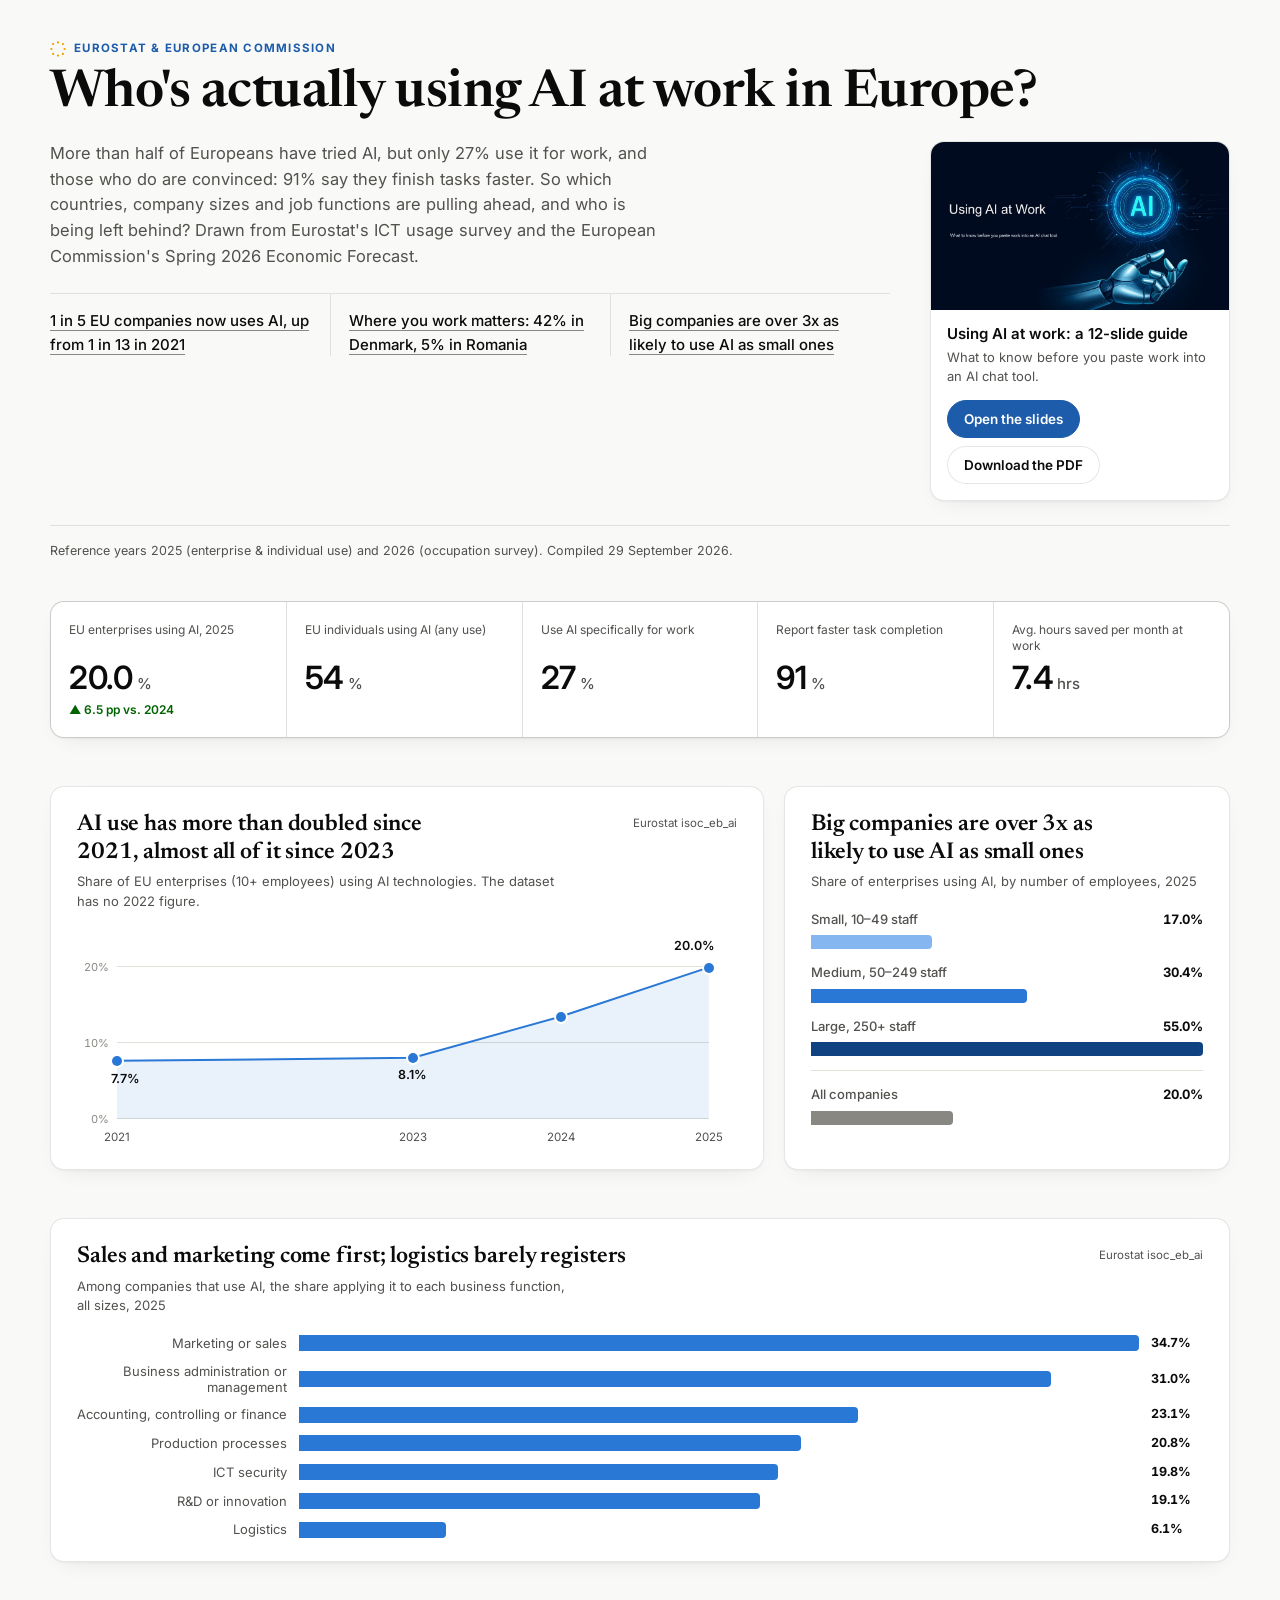
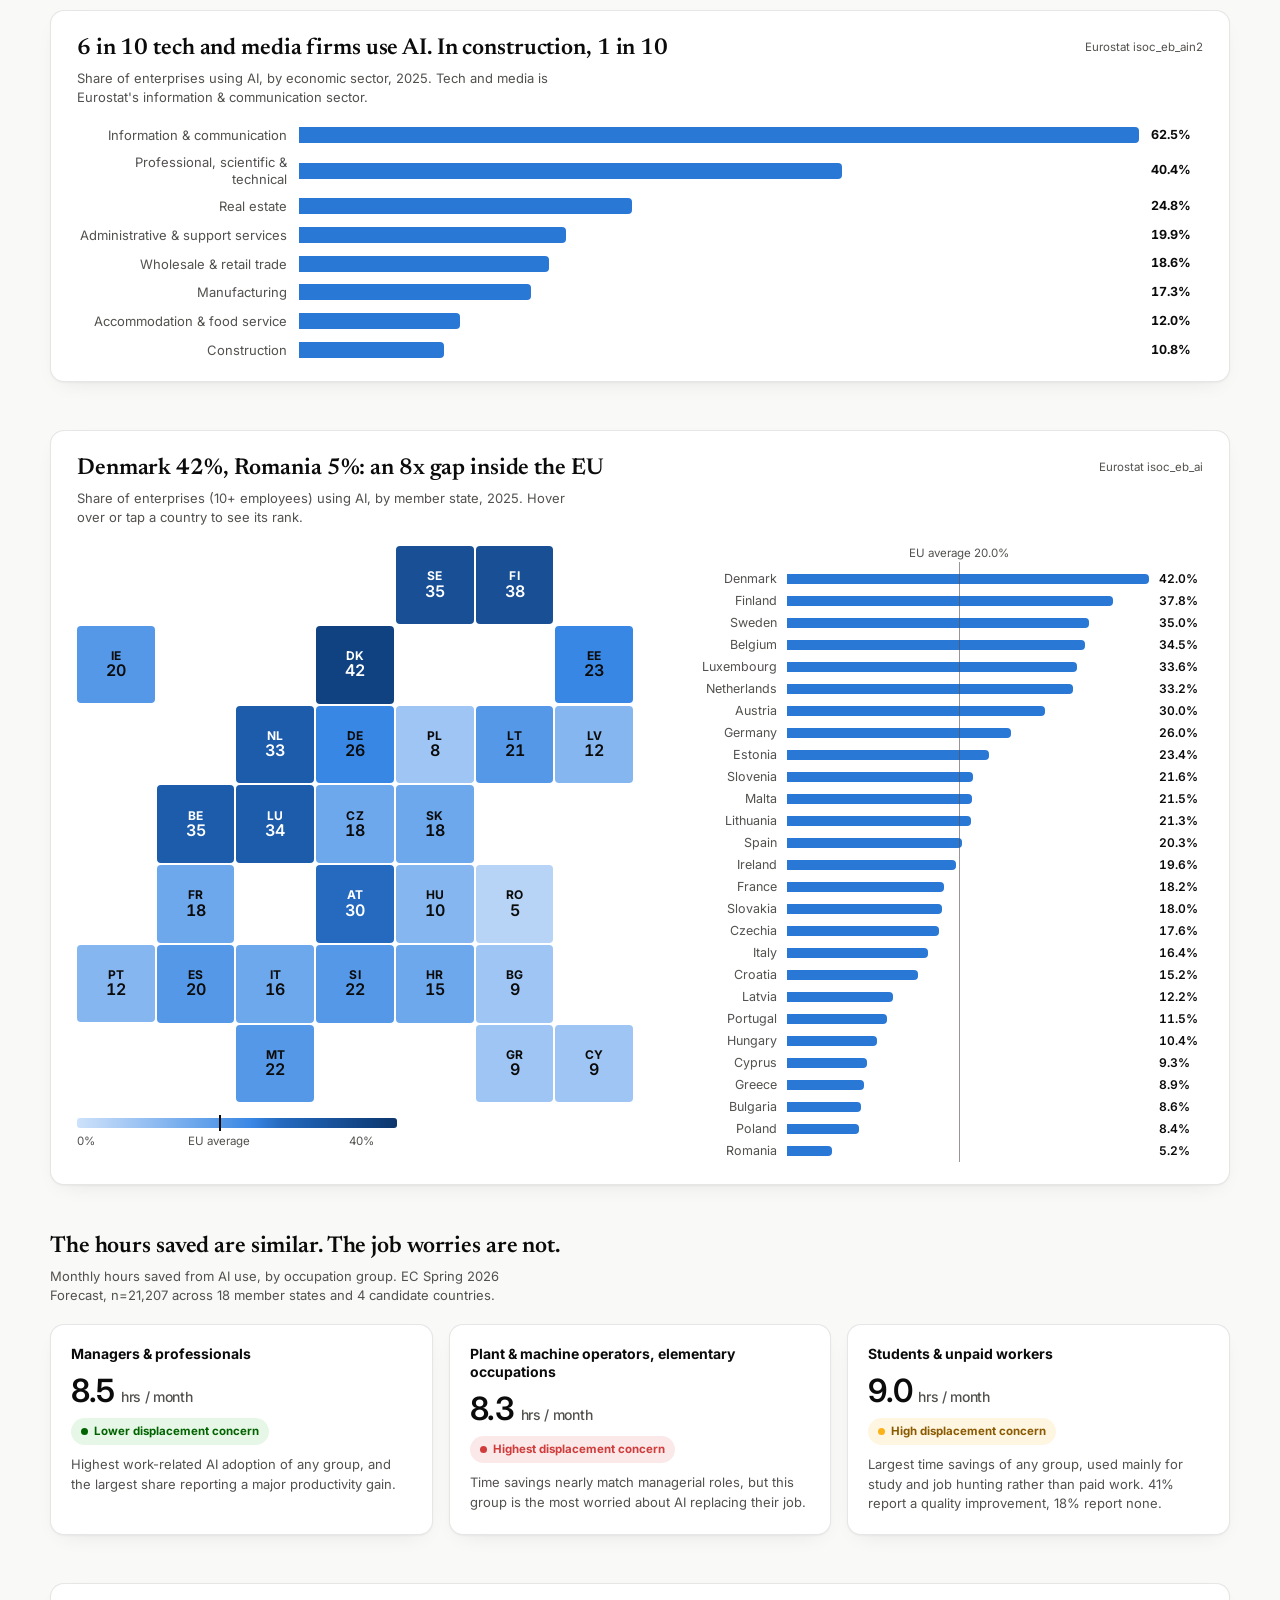
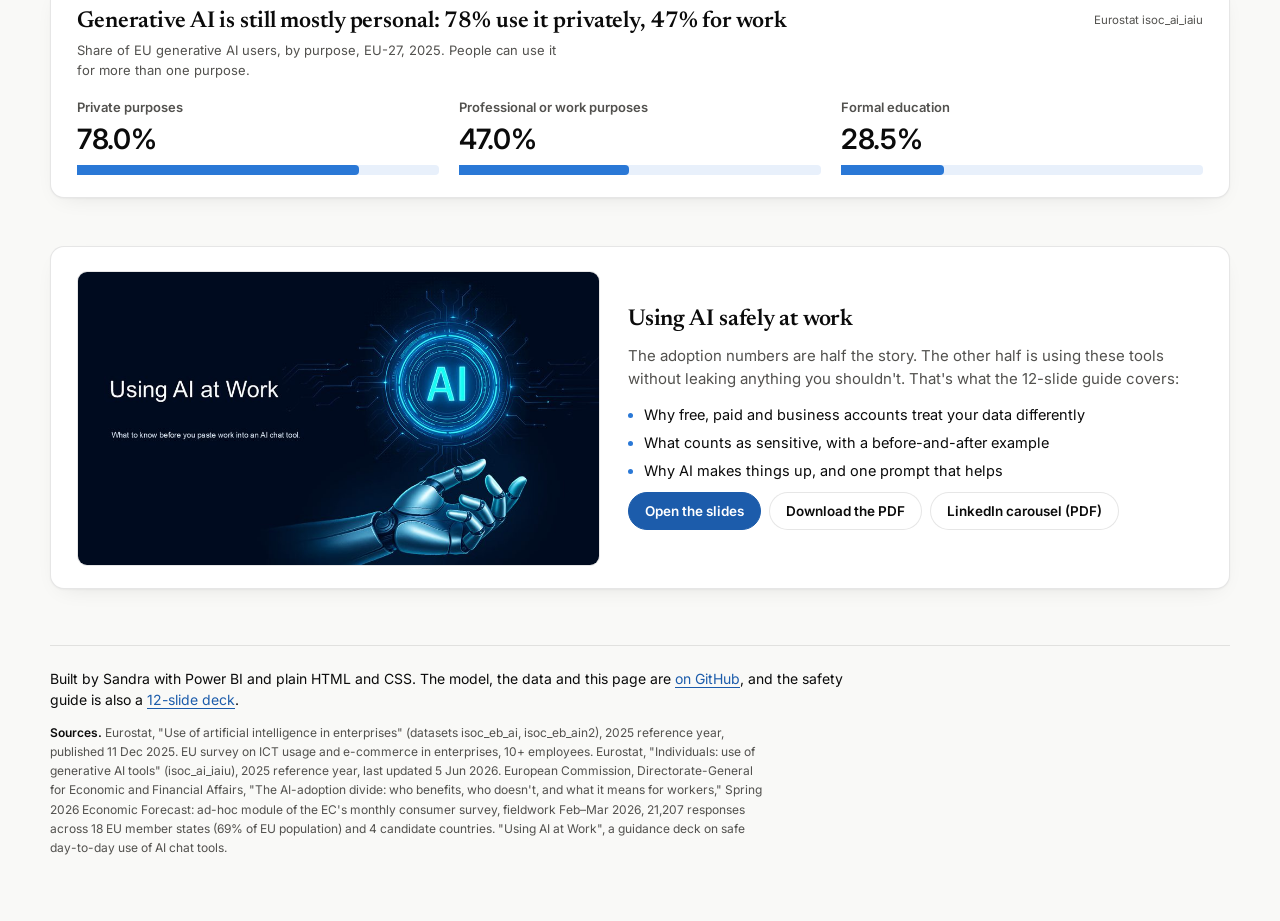
==== commit ddc675bb: "docs: remove every em dash from the README, dashboard, deck, PDF and report Replace each with a comm" ====
--- a/docs/index.html
+++ b/docs/index.html
@@ -42,7 +42,7 @@
   <h1>Who's actually using AI at work in Europe?</h1>
   <div class="head-grid">
     <div>
-      <p class="lede"><span data-check="lede-any">More than half</span> of Europeans have tried AI, but only <span data-check="lede-work">27%</span> use it for work &mdash; and those who do are convinced: <span data-check="lede-faster">91%</span> say they finish tasks faster. So which countries, company sizes and job functions are pulling ahead, and who is being left behind? Drawn from Eurostat's ICT usage survey and the European Commission's Spring 2026 Economic Forecast.</p>
+      <p class="lede"><span data-check="lede-any">More than half</span> of Europeans have tried AI, but only <span data-check="lede-work">27%</span> use it for work, and those who do are convinced: <span data-check="lede-faster">91%</span> say they finish tasks faster. So which countries, company sizes and job functions are pulling ahead, and who is being left behind? Drawn from Eurostat's ICT usage survey and the European Commission's Spring 2026 Economic Forecast.</p>
       <ul class="takeaways" aria-label="Key findings">
         <li><a href="#trend"><span data-check="one-in-n-now">1 in 5</span> EU companies now uses AI, up from <span data-check="one-in-n-2021">1 in 13</span> in 2021</a></li>
         <li><a href="#countries">Where you work matters: <span data-check="dk">42%</span> in Denmark, <span data-check="ro">5%</span> in Romania</a></li>
@@ -342,12 +342,12 @@
 <footer>
   <p class="credit">Built by Sandra with Power BI and plain HTML and CSS. The model, the data and this page are <a href="https://github.com/sansanabria/ai-adoption-eu">on GitHub</a>, and the safety guide is also a <a href="presentation.html">12-slide deck</a>.</p>
   <p class="src"><b>Sources.</b> Eurostat, "Use of artificial intelligence in enterprises" (datasets isoc_eb_ai,
-    isoc_eb_ain2), 2025 reference year, published 11 Dec 2025 &mdash; EU survey on ICT usage and e-commerce in
+    isoc_eb_ain2), 2025 reference year, published 11 Dec 2025. EU survey on ICT usage and e-commerce in
     enterprises, 10+ employees. Eurostat, "Individuals: use of generative AI tools" (isoc_ai_iaiu), 2025 reference
     year, last updated 5 Jun 2026. European Commission, Directorate-General for Economic and Financial Affairs,
     "The AI-adoption divide: who benefits, who doesn't, and what it means for workers," Spring 2026 Economic
-    Forecast &mdash; ad-hoc module of the EC's monthly consumer survey, fieldwork Feb&ndash;Mar 2026, 21,207
-    responses across 18 EU member states (69% of EU population) and 4 candidate countries. "Using AI at Work" &mdash;
+    Forecast: ad-hoc module of the EC's monthly consumer survey, fieldwork Feb&ndash;Mar 2026, 21,207
+    responses across 18 EU member states (69% of EU population) and 4 candidate countries. "Using AI at Work", a
     guidance deck on safe day-to-day use of AI chat tools.</p>
 </footer>
 
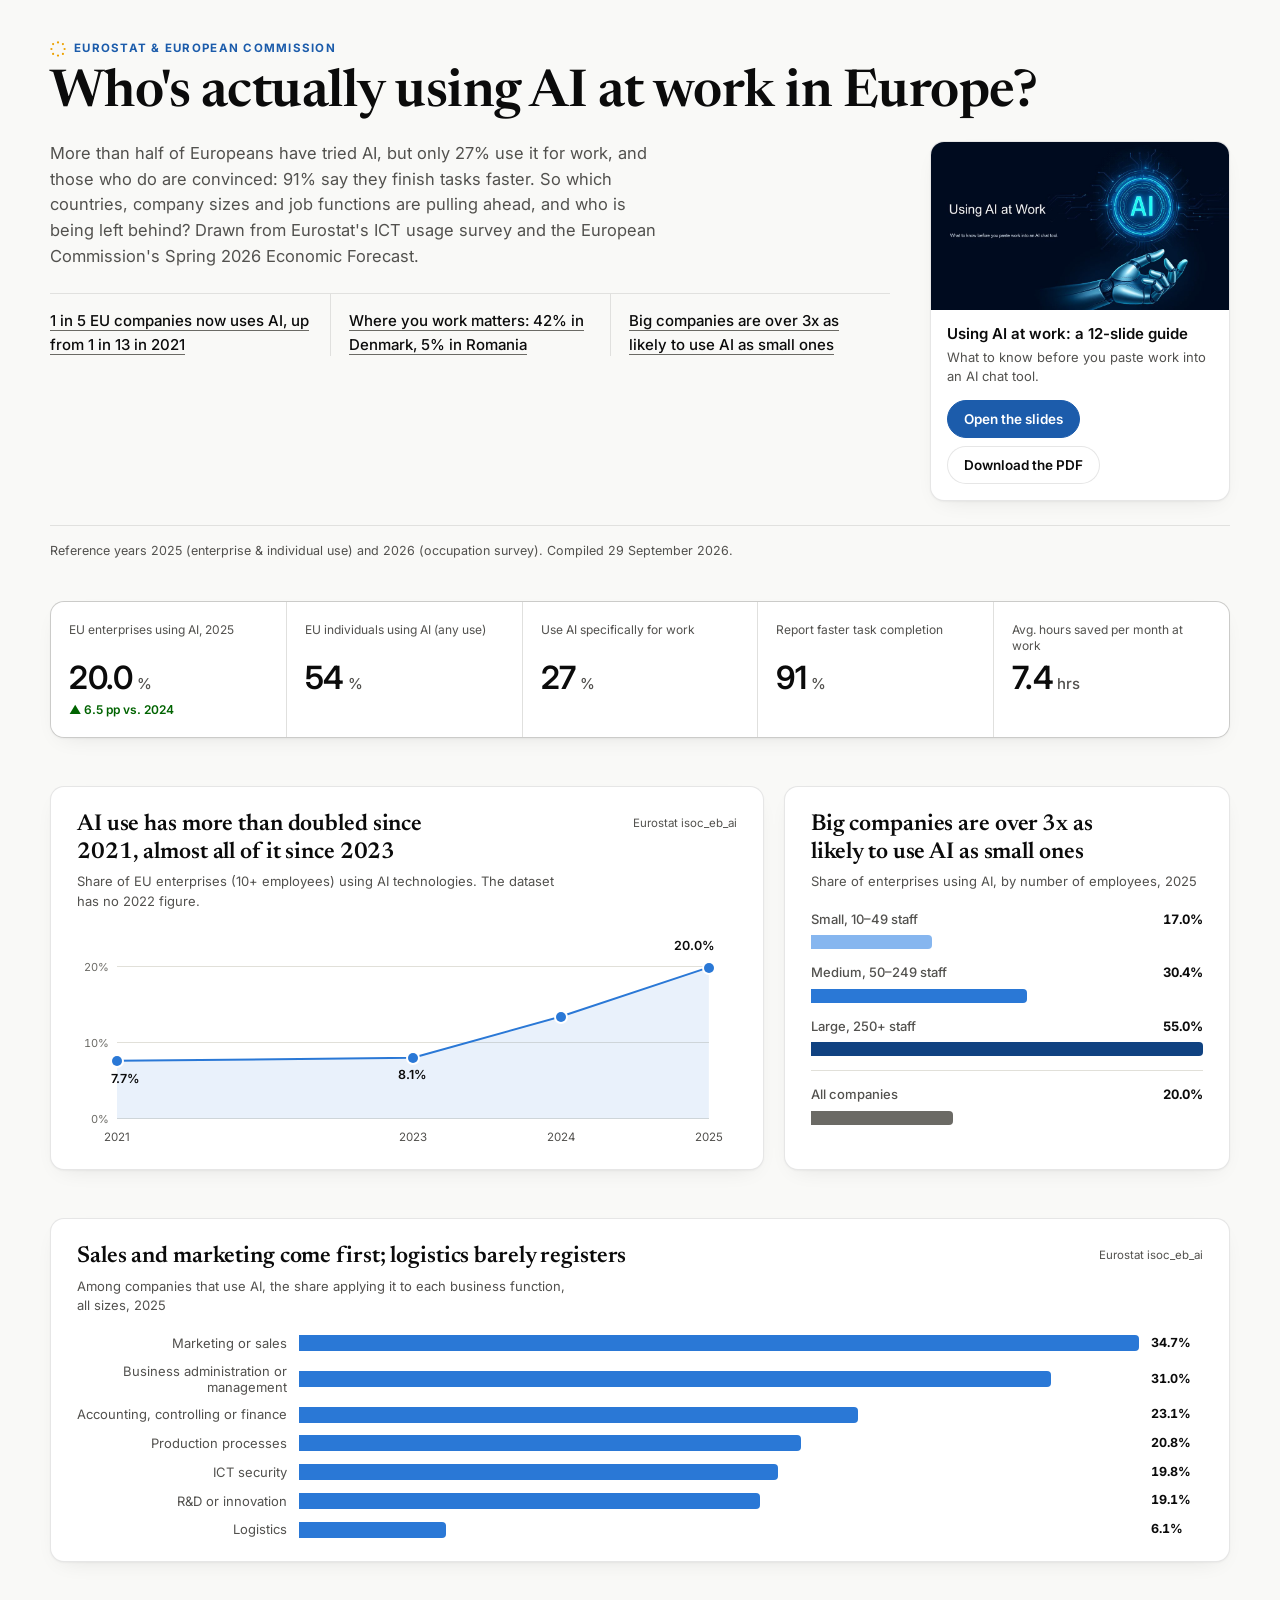
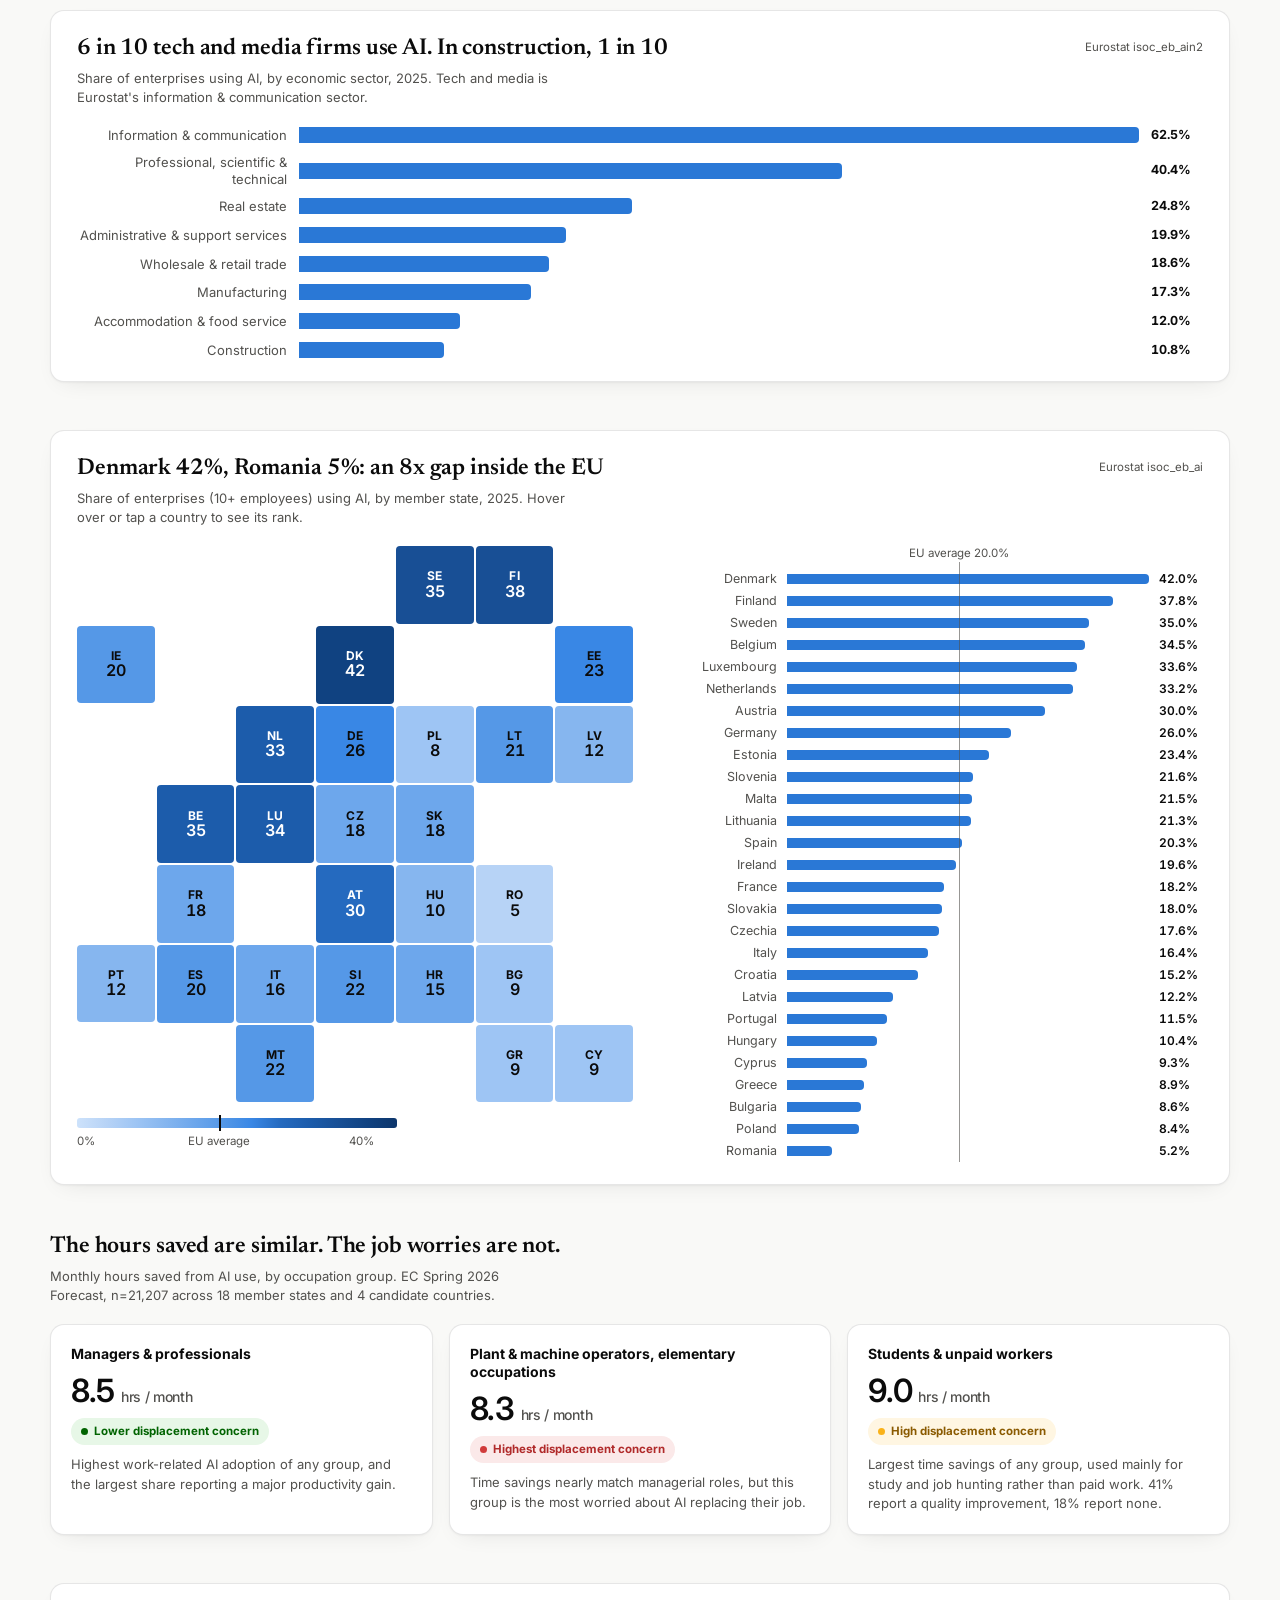
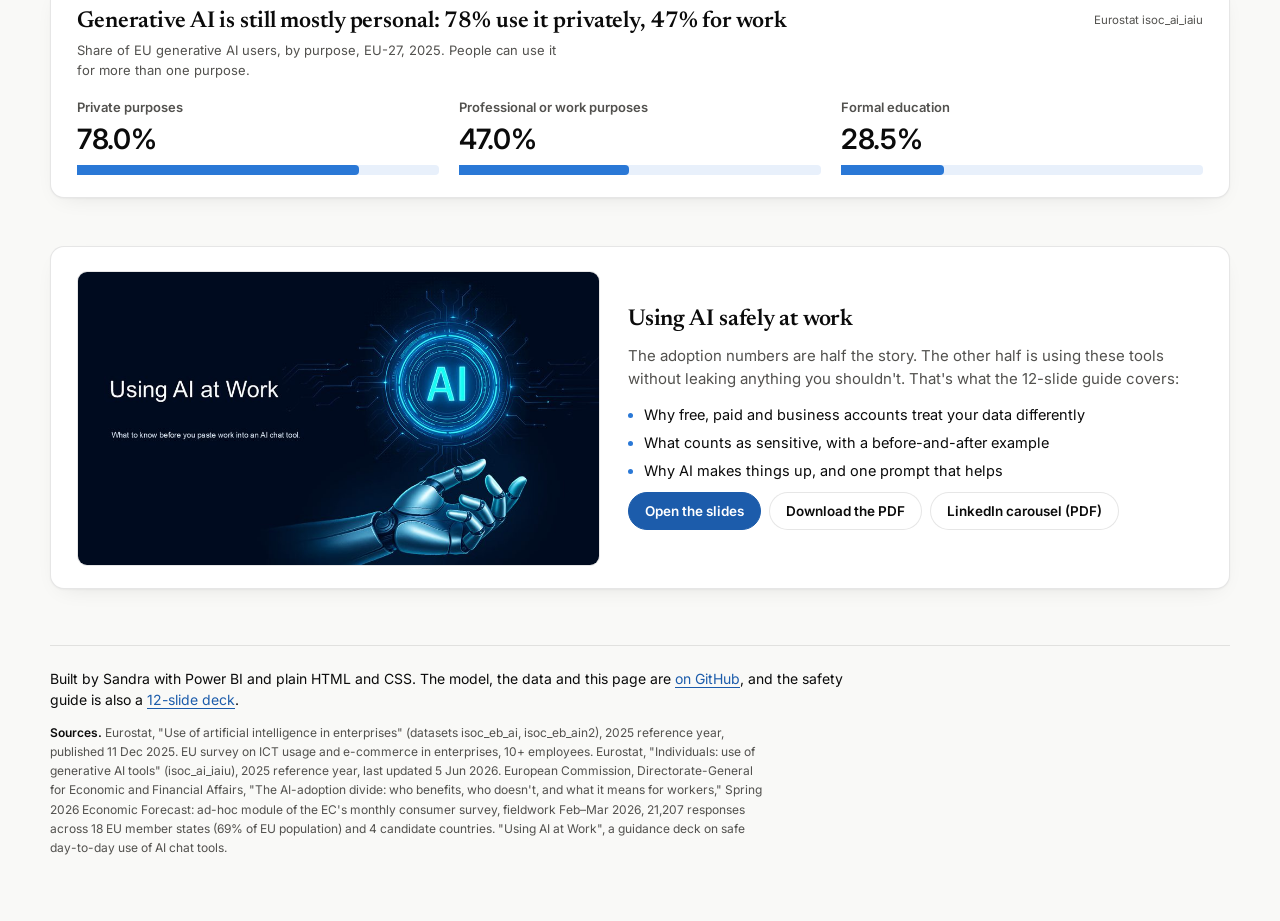
==== commit d2c374e3: "fix: address the independent code review Deck: text no longer drops below 11px (phones, tablets and " ====
--- a/docs/index.html
+++ b/docs/index.html
@@ -274,20 +274,20 @@
       <article class="occ-card">
         <h3 class="occ-title">Managers &amp; professionals</h3>
         <p class="occ-hours"><span data-check="occ-managers">8.5</span><span class="occ-unit">hrs / month</span></p>
-        <p class="chip good"><span class="dot" aria-hidden="true"></span>Lower displacement concern</p>
+        <p class="chip good" data-check="occ-managers-concern"><span class="dot" aria-hidden="true"></span>Lower displacement concern</p>
         <p class="occ-desc">Highest work-related AI adoption of any group, and the largest share reporting a major productivity gain.</p>
       </article>
       <article class="occ-card">
         <h3 class="occ-title">Plant &amp; machine operators, elementary occupations</h3>
         <p class="occ-hours"><span data-check="occ-operators">8.3</span><span class="occ-unit">hrs / month</span></p>
-        <p class="chip critical"><span class="dot" aria-hidden="true"></span>Highest displacement concern</p>
+        <p class="chip critical" data-check="occ-operators-concern"><span class="dot" aria-hidden="true"></span>Highest displacement concern</p>
         <p class="occ-desc">Time savings nearly match managerial roles, but this group is the most worried about AI replacing their job.</p>
       </article>
       <article class="occ-card">
         <h3 class="occ-title">Students &amp; unpaid workers</h3>
         <p class="occ-hours"><span data-check="occ-students">9.0</span><span class="occ-unit">hrs / month</span></p>
-        <p class="chip warning"><span class="dot" aria-hidden="true"></span>High displacement concern</p>
-        <p class="occ-desc">Largest time savings of any group, used mainly for study and job hunting rather than paid work. 41% report a quality improvement, 18% report none.</p>
+        <p class="chip warning" data-check="occ-students-concern"><span class="dot" aria-hidden="true"></span>High displacement concern</p>
+        <p class="occ-desc">Largest time savings of any group, used mainly for study and job hunting rather than paid work. <span data-check="occ-students-better">41%</span> report a quality improvement, <span data-check="occ-students-none">18%</span> report none.</p>
       </article>
     </div>
   </section>
@@ -301,21 +301,11 @@
       <p class="source-tag">Eurostat isoc_ai_iaiu</p>
     </div>
     <div class="purpose-grid">
-      <div>
-        <p class="purpose-name">Private purposes</p>
-        <p class="purpose-value" data-check="genai-private-exact">78.0%</p>
-        <div class="purpose-track"><div class="purpose-fill" style="width:78.0%"></div></div>
-      </div>
-      <div>
-        <p class="purpose-name">Professional or work purposes</p>
-        <p class="purpose-value" data-check="genai-work-exact">47.0%</p>
-        <div class="purpose-track"><div class="purpose-fill" style="width:47.0%"></div></div>
-      </div>
-      <div>
-        <p class="purpose-name">Formal education</p>
-        <p class="purpose-value" data-check="genai-education">28.5%</p>
-        <div class="purpose-track"><div class="purpose-fill" style="width:28.5%"></div></div>
-      </div>
+<!-- gen:genai -->
+<div data-chart="genai" data-key="private" data-value="78.04"><p class="purpose-name">Private purposes</p><p class="purpose-value">78.0%</p><div class="purpose-track"><div class="purpose-fill" style="width:78.0%"></div></div></div>
+<div data-chart="genai" data-key="work" data-value="47.02"><p class="purpose-name">Professional or work purposes</p><p class="purpose-value">47.0%</p><div class="purpose-track"><div class="purpose-fill" style="width:47.0%"></div></div></div>
+<div data-chart="genai" data-key="education" data-value="28.54"><p class="purpose-name">Formal education</p><p class="purpose-value">28.5%</p><div class="purpose-track"><div class="purpose-fill" style="width:28.5%"></div></div></div>
+<!-- /gen:genai -->
     </div>
   </section>
 
--- a/docs/styles.css
+++ b/docs/styles.css
@@ -8,7 +8,7 @@
   --surface-raised:#ffffff;
   --text-primary:#0b0b0b;
   --text-secondary:#52514e;
-  --muted:#898781;
+  --muted:#6b6a65;
   --grid:#e1e0d9;
   --border:rgba(11,11,11,0.10);
   --blue:#2a78d6;
@@ -20,6 +20,7 @@
   --warning:#fab219;
   --warning-text:#8a5a00;
   --critical:#d03b3b;
+  --critical-text:#b02a2a;
   --good-wash:#e7f7e7;
   --warning-wash:#fff6e2;
   --critical-wash:#fbe9e9;
@@ -49,6 +50,7 @@
     --success-text:#0ca30c;
     --warning-text:#fab219;
     --critical:#e66767;
+    --critical-text:#e66767;
     --good-wash:#122a12;
     --warning-wash:#332a10;
     --critical-wash:#331616;
@@ -80,6 +82,7 @@
   --success-text:#0ca30c;
   --warning-text:#fab219;
   --critical:#e66767;
+  --critical-text:#e66767;
   --good-wash:#122a12;
   --warning-wash:#332a10;
   --critical-wash:#331616;
@@ -278,7 +281,7 @@
 .chip.good .dot{background:var(--success-text)}
 .chip.warning{background:var(--warning-wash);color:var(--warning-text)}
 .chip.warning .dot{background:var(--warning)}
-.chip.critical{background:var(--critical-wash);color:var(--critical)}
+.chip.critical{background:var(--critical-wash);color:var(--critical-text)}
 .chip.critical .dot{background:var(--critical)}
 
 /* ---------- generative AI purposes (meters) ---------- */
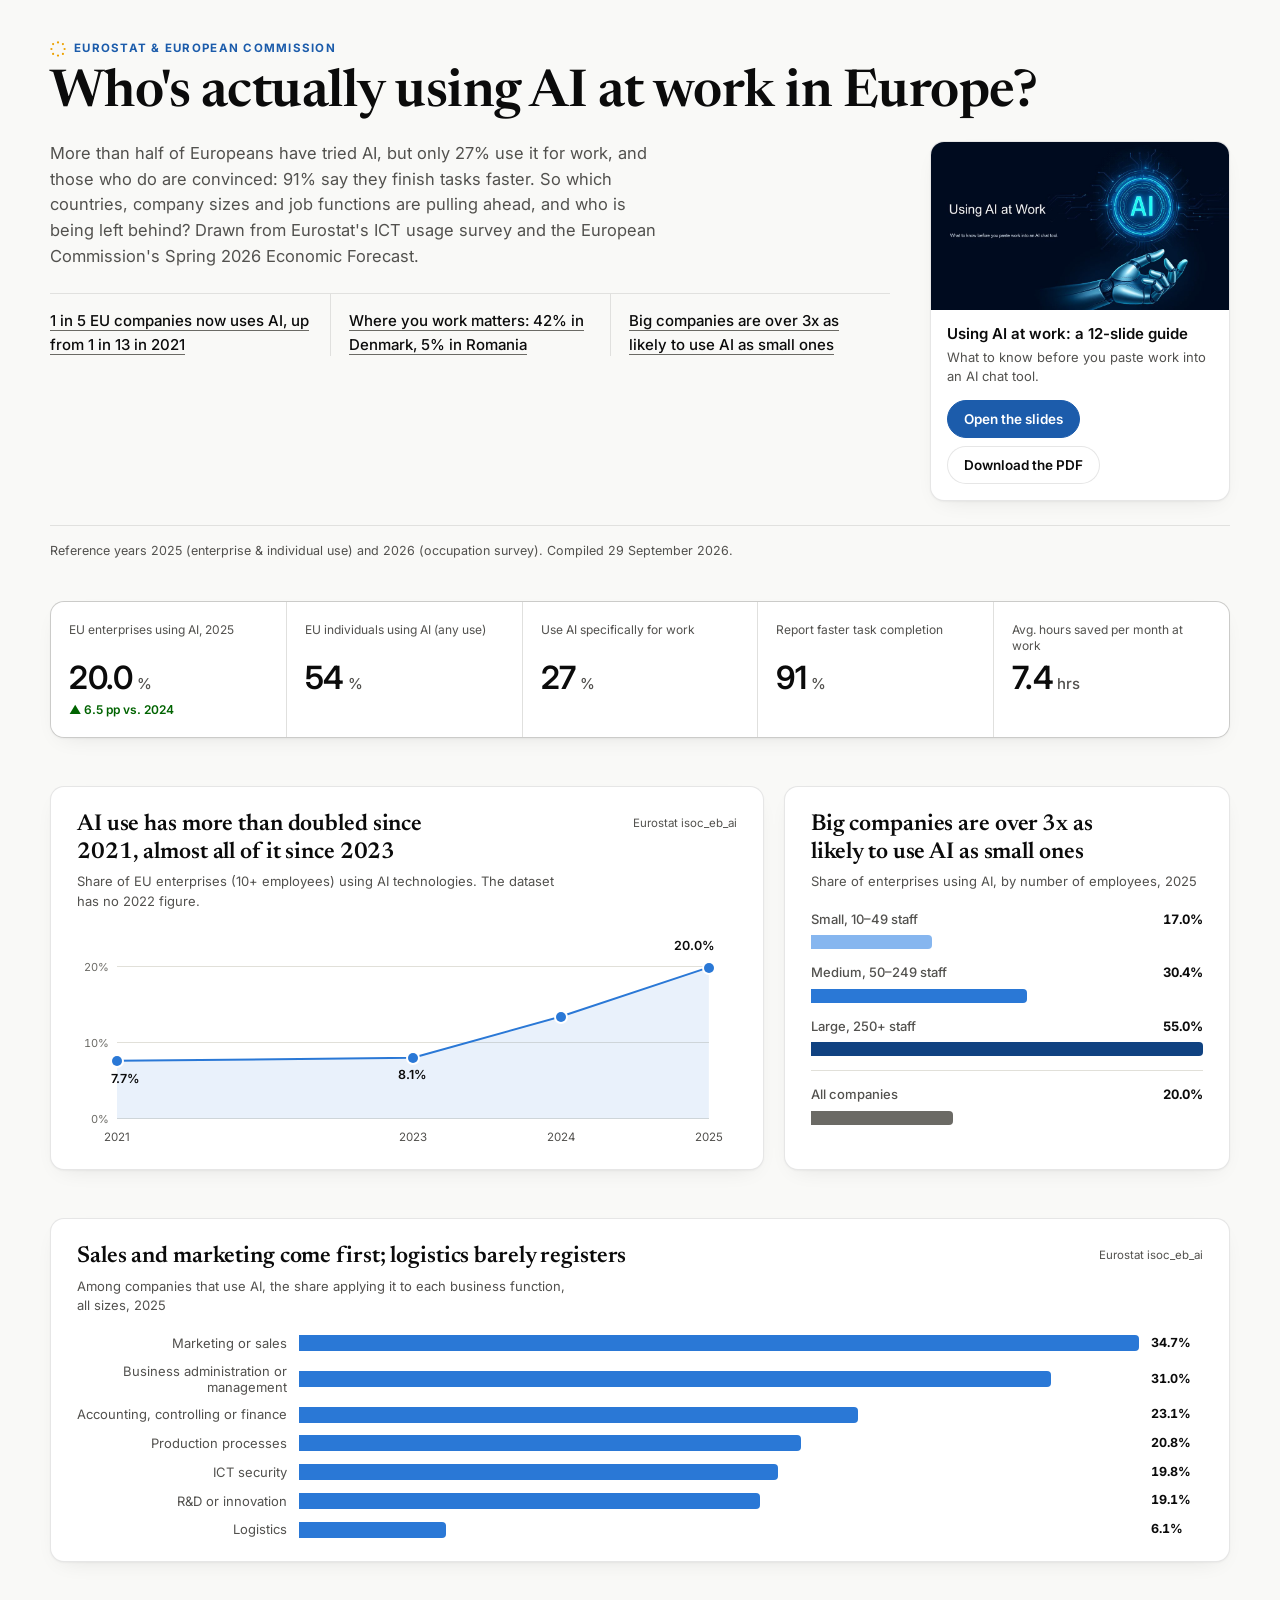
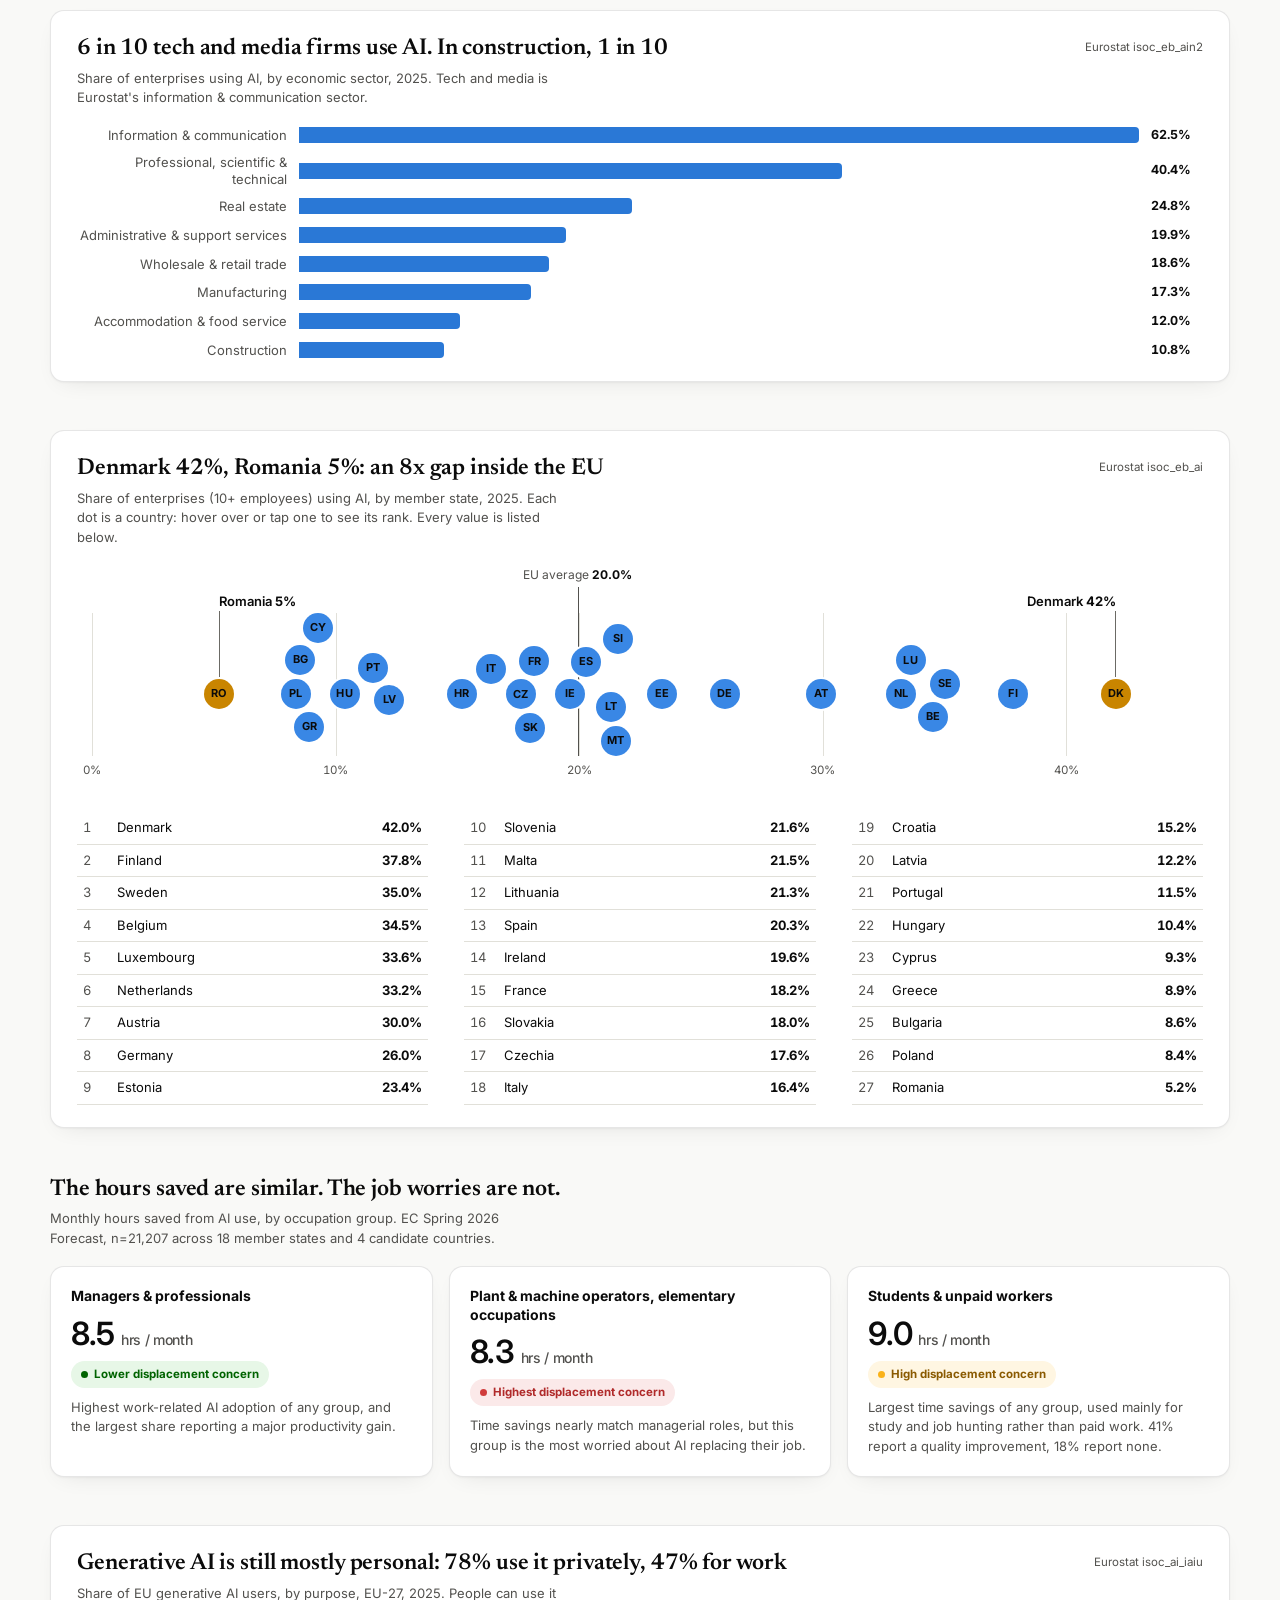
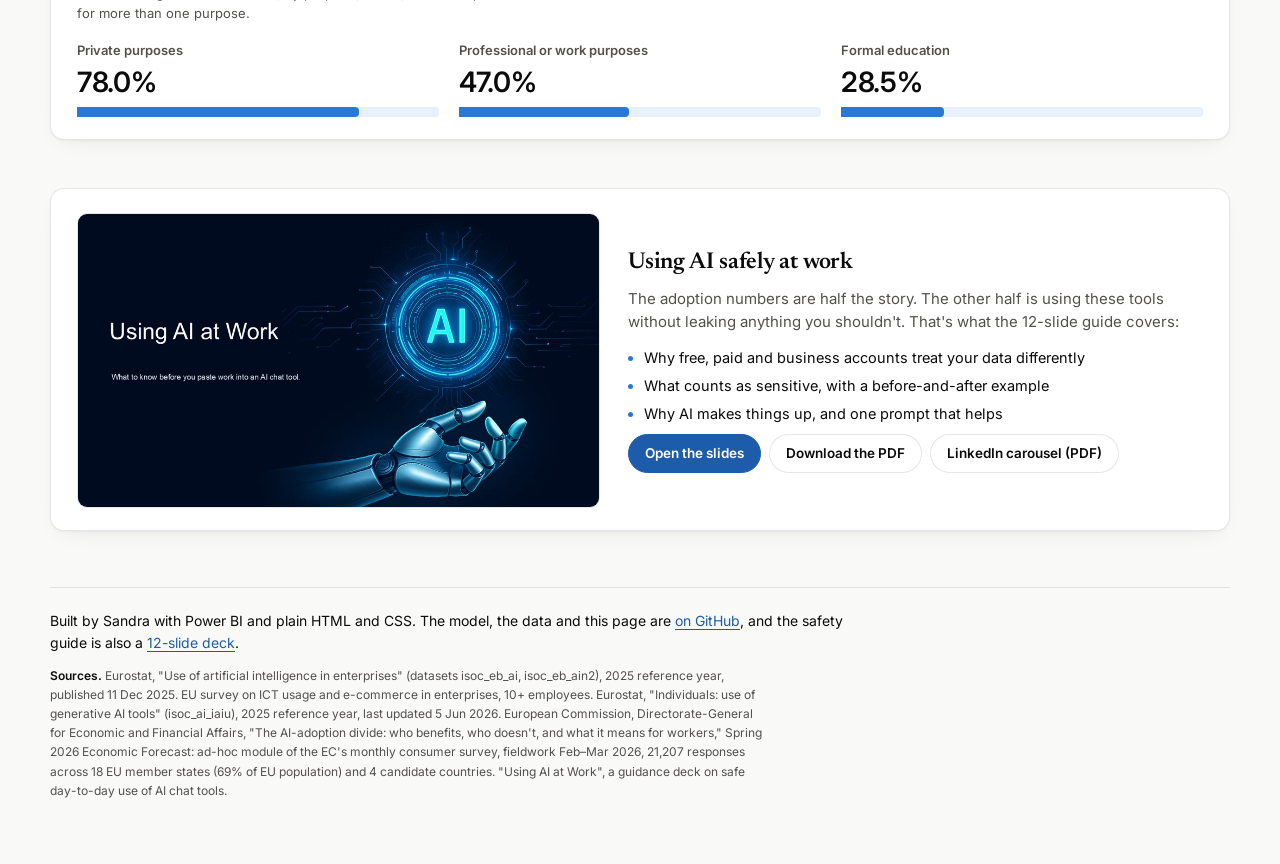
==== commit 55f50e85: "feat: replace the tile map and country bar list with a dot plot Each of the 27 countries is a dot on" ====
--- a/docs/index.html
+++ b/docs/index.html
@@ -187,80 +187,79 @@
     <div class="section-head">
       <div>
         <h2 class="section-title" id="countries-title"><span data-check="country-top">Denmark</span> <span data-check="dk">42%</span>, <span data-check="country-bottom">Romania</span> <span data-check="ro">5%</span>: an <span data-check="dk-ro-ratio">8x</span> gap inside the EU</h2>
-        <p class="section-sub">Share of enterprises (10+ employees) using AI, by member state, 2025. Hover over or tap a country to see its rank.</p>
+        <p class="section-sub">Share of enterprises (10+ employees) using AI, by member state, 2025. Each dot is a country: hover over or tap one to see its rank. Every value is listed below.</p>
       </div>
       <p class="source-tag">Eurostat isoc_eb_ai</p>
     </div>
-    <div class="country-layout">
-      <figure class="tilemap-wrap">
-        <div class="tilemap" role="img" aria-label="Tile map of the 27 EU member states, each shaded by the share of its companies using AI. Every value is also listed in the ranked chart.">
-<!-- gen:map-tiles -->
-<div class="tile" style="grid-area:1/5;--fl:#184f95;--tl:#ffffff;--fd:#9ec5f4;--td:#0b0b0b" data-chart="map" data-key="Sweden" data-value="35.04" data-code="SE" data-tip-label="Sweden" data-tip-value="35.0%" data-tip-note="3rd of 27"><span class="tile-code">SE</span><span class="tile-val">35</span></div>
-<div class="tile" style="grid-area:1/6;--fl:#184f95;--tl:#ffffff;--fd:#9ec5f4;--td:#0b0b0b" data-chart="map" data-key="Finland" data-value="37.82" data-code="FI" data-tip-label="Finland" data-tip-value="37.8%" data-tip-note="2nd of 27"><span class="tile-code">FI</span><span class="tile-val">38</span></div>
-<div class="tile" style="grid-area:2/1;--fl:#5598e7;--tl:#0b0b0b;--fd:#3987e5;--td:#0b0b0b" data-chart="map" data-key="Ireland" data-value="19.64" data-code="IE" data-tip-label="Ireland" data-tip-value="19.6%" data-tip-note="14th of 27"><span class="tile-code">IE</span><span class="tile-val">20</span></div>
-<div class="tile" style="grid-area:2/4;--fl:#104281;--tl:#ffffff;--fd:#b7d3f6;--td:#0b0b0b" data-chart="map" data-key="Denmark" data-value="42.03" data-code="DK" data-tip-label="Denmark" data-tip-value="42.0%" data-tip-note="1st of 27"><span class="tile-code">DK</span><span class="tile-val">42</span></div>
-<div class="tile" style="grid-area:2/7;--fl:#3987e5;--tl:#0b0b0b;--fd:#5598e7;--td:#0b0b0b" data-chart="map" data-key="Estonia" data-value="23.4" data-code="EE" data-tip-label="Estonia" data-tip-value="23.4%" data-tip-note="9th of 27"><span class="tile-code">EE</span><span class="tile-val">23</span></div>
-<div class="tile" style="grid-area:3/3;--fl:#1c5cab;--tl:#ffffff;--fd:#86b6ef;--td:#0b0b0b" data-chart="map" data-key="Netherlands" data-value="33.21" data-code="NL" data-tip-label="Netherlands" data-tip-value="33.2%" data-tip-note="6th of 27"><span class="tile-code">NL</span><span class="tile-val">33</span></div>
-<div class="tile" style="grid-area:3/4;--fl:#3987e5;--tl:#0b0b0b;--fd:#5598e7;--td:#0b0b0b" data-chart="map" data-key="Germany" data-value="25.97" data-code="DE" data-tip-label="Germany" data-tip-value="26.0%" data-tip-note="8th of 27"><span class="tile-code">DE</span><span class="tile-val">26</span></div>
-<div class="tile" style="grid-area:3/5;--fl:#9ec5f4;--tl:#0b0b0b;--fd:#184f95;--td:#ffffff" data-chart="map" data-key="Poland" data-value="8.36" data-code="PL" data-tip-label="Poland" data-tip-value="8.4%" data-tip-note="26th of 27"><span class="tile-code">PL</span><span class="tile-val">8</span></div>
-<div class="tile" style="grid-area:3/6;--fl:#5598e7;--tl:#0b0b0b;--fd:#3987e5;--td:#0b0b0b" data-chart="map" data-key="Lithuania" data-value="21.3" data-code="LT" data-tip-label="Lithuania" data-tip-value="21.3%" data-tip-note="12th of 27"><span class="tile-code">LT</span><span class="tile-val">21</span></div>
-<div class="tile" style="grid-area:3/7;--fl:#86b6ef;--tl:#0b0b0b;--fd:#1c5cab;--td:#ffffff" data-chart="map" data-key="Latvia" data-value="12.21" data-code="LV" data-tip-label="Latvia" data-tip-value="12.2%" data-tip-note="20th of 27"><span class="tile-code">LV</span><span class="tile-val">12</span></div>
-<div class="tile" style="grid-area:4/2;--fl:#1c5cab;--tl:#ffffff;--fd:#86b6ef;--td:#0b0b0b" data-chart="map" data-key="Belgium" data-value="34.54" data-code="BE" data-tip-label="Belgium" data-tip-value="34.5%" data-tip-note="4th of 27"><span class="tile-code">BE</span><span class="tile-val">35</span></div>
-<div class="tile" style="grid-area:4/3;--fl:#1c5cab;--tl:#ffffff;--fd:#86b6ef;--td:#0b0b0b" data-chart="map" data-key="Luxembourg" data-value="33.61" data-code="LU" data-tip-label="Luxembourg" data-tip-value="33.6%" data-tip-note="5th of 27"><span class="tile-code">LU</span><span class="tile-val">34</span></div>
-<div class="tile" style="grid-area:4/4;--fl:#6da7ec;--tl:#0b0b0b;--fd:#256abf;--td:#ffffff" data-chart="map" data-key="Czechia" data-value="17.6" data-code="CZ" data-tip-label="Czechia" data-tip-value="17.6%" data-tip-note="17th of 27"><span class="tile-code">CZ</span><span class="tile-val">18</span></div>
-<div class="tile" style="grid-area:4/5;--fl:#6da7ec;--tl:#0b0b0b;--fd:#256abf;--td:#ffffff" data-chart="map" data-key="Slovakia" data-value="18.0" data-code="SK" data-tip-label="Slovakia" data-tip-value="18.0%" data-tip-note="16th of 27"><span class="tile-code">SK</span><span class="tile-val">18</span></div>
-<div class="tile" style="grid-area:5/2;--fl:#6da7ec;--tl:#0b0b0b;--fd:#256abf;--td:#ffffff" data-chart="map" data-key="France" data-value="18.16" data-code="FR" data-tip-label="France" data-tip-value="18.2%" data-tip-note="15th of 27"><span class="tile-code">FR</span><span class="tile-val">18</span></div>
-<div class="tile" style="grid-area:5/4;--fl:#256abf;--tl:#ffffff;--fd:#6da7ec;--td:#0b0b0b" data-chart="map" data-key="Austria" data-value="29.95" data-code="AT" data-tip-label="Austria" data-tip-value="30.0%" data-tip-note="7th of 27"><span class="tile-code">AT</span><span class="tile-val">30</span></div>
-<div class="tile" style="grid-area:5/5;--fl:#86b6ef;--tl:#0b0b0b;--fd:#1c5cab;--td:#ffffff" data-chart="map" data-key="Hungary" data-value="10.37" data-code="HU" data-tip-label="Hungary" data-tip-value="10.4%" data-tip-note="22nd of 27"><span class="tile-code">HU</span><span class="tile-val">10</span></div>
-<div class="tile" style="grid-area:5/6;--fl:#b7d3f6;--tl:#0b0b0b;--fd:#104281;--td:#ffffff" data-chart="map" data-key="Romania" data-value="5.21" data-code="RO" data-tip-label="Romania" data-tip-value="5.2%" data-tip-note="27th of 27"><span class="tile-code">RO</span><span class="tile-val">5</span></div>
-<div class="tile" style="grid-area:6/1;--fl:#86b6ef;--tl:#0b0b0b;--fd:#1c5cab;--td:#ffffff" data-chart="map" data-key="Portugal" data-value="11.54" data-code="PT" data-tip-label="Portugal" data-tip-value="11.5%" data-tip-note="21st of 27"><span class="tile-code">PT</span><span class="tile-val">12</span></div>
-<div class="tile" style="grid-area:6/2;--fl:#5598e7;--tl:#0b0b0b;--fd:#3987e5;--td:#0b0b0b" data-chart="map" data-key="Spain" data-value="20.27" data-code="ES" data-tip-label="Spain" data-tip-value="20.3%" data-tip-note="13th of 27"><span class="tile-code">ES</span><span class="tile-val">20</span></div>
-<div class="tile" style="grid-area:6/3;--fl:#6da7ec;--tl:#0b0b0b;--fd:#256abf;--td:#ffffff" data-chart="map" data-key="Italy" data-value="16.4" data-code="IT" data-tip-label="Italy" data-tip-value="16.4%" data-tip-note="18th of 27"><span class="tile-code">IT</span><span class="tile-val">16</span></div>
-<div class="tile" style="grid-area:6/4;--fl:#5598e7;--tl:#0b0b0b;--fd:#3987e5;--td:#0b0b0b" data-chart="map" data-key="Slovenia" data-value="21.61" data-code="SI" data-tip-label="Slovenia" data-tip-value="21.6%" data-tip-note="10th of 27"><span class="tile-code">SI</span><span class="tile-val">22</span></div>
-<div class="tile" style="grid-area:6/5;--fl:#6da7ec;--tl:#0b0b0b;--fd:#256abf;--td:#ffffff" data-chart="map" data-key="Croatia" data-value="15.19" data-code="HR" data-tip-label="Croatia" data-tip-value="15.2%" data-tip-note="19th of 27"><span class="tile-code">HR</span><span class="tile-val">15</span></div>
-<div class="tile" style="grid-area:6/6;--fl:#9ec5f4;--tl:#0b0b0b;--fd:#184f95;--td:#ffffff" data-chart="map" data-key="Bulgaria" data-value="8.55" data-code="BG" data-tip-label="Bulgaria" data-tip-value="8.6%" data-tip-note="25th of 27"><span class="tile-code">BG</span><span class="tile-val">9</span></div>
-<div class="tile" style="grid-area:7/3;--fl:#5598e7;--tl:#0b0b0b;--fd:#3987e5;--td:#0b0b0b" data-chart="map" data-key="Malta" data-value="21.51" data-code="MT" data-tip-label="Malta" data-tip-value="21.5%" data-tip-note="11th of 27"><span class="tile-code">MT</span><span class="tile-val">22</span></div>
-<div class="tile" style="grid-area:7/6;--fl:#9ec5f4;--tl:#0b0b0b;--fd:#184f95;--td:#ffffff" data-chart="map" data-key="Greece" data-value="8.93" data-code="GR" data-tip-label="Greece" data-tip-value="8.9%" data-tip-note="24th of 27"><span class="tile-code">GR</span><span class="tile-val">9</span></div>
-<div class="tile" style="grid-area:7/7;--fl:#9ec5f4;--tl:#0b0b0b;--fd:#184f95;--td:#ffffff" data-chart="map" data-key="Cyprus" data-value="9.27" data-code="CY" data-tip-label="Cyprus" data-tip-value="9.3%" data-tip-note="23rd of 27"><span class="tile-code">CY</span><span class="tile-val">9</span></div>
-<!-- /gen:map-tiles -->
-        </div>
-<!-- gen:map-legend -->
-<div class="scale-legend" aria-hidden="true" style="--scale-l:linear-gradient(90deg,#cde2fb,#b7d3f6,#9ec5f4,#86b6ef,#6da7ec,#5598e7,#3987e5,#256abf,#1c5cab,#184f95,#104281,#0d366b);--scale-d:linear-gradient(90deg,#0d366b,#104281,#184f95,#1c5cab,#256abf,#3987e5,#5598e7,#6da7ec,#86b6ef,#9ec5f4,#b7d3f6,#cde2fb)"><div class="scale-bar"><span class="scale-avg" style="left:44.3%"></span></div><div class="scale-ticks"><span style="left:0.0%">0%</span><span style="left:88.9%">40%</span><span class="scale-avg-label" style="left:44.3%">EU average</span></div></div>
-<!-- /gen:map-legend -->
-      </figure>
-<!-- gen:countries-list -->
-<div class="hbar-chart dense has-ref" id="country-chart" style="--ref:47.5%">
-<div class="hbar-row dense ref-head" aria-hidden="true"><span></span><span class="hbar-track"><span class="ref-label">EU average <span data-check="eu-average">20.0%</span></span></span><span></span></div>
-<div class="hbar-row dense" data-chart="countries" data-key="Denmark" data-value="42.03" data-code="DK" data-tip-note="1st of 27" data-tip-label="Denmark" data-tip-value="42.0%"><span class="hbar-label">Denmark</span><span class="hbar-track"><span class="hbar-fill" style="width:100.0%"></span></span><span class="hbar-val">42.0%</span></div>
-<div class="hbar-row dense" data-chart="countries" data-key="Finland" data-value="37.82" data-code="FI" data-tip-note="2nd of 27" data-tip-label="Finland" data-tip-value="37.8%"><span class="hbar-label">Finland</span><span class="hbar-track"><span class="hbar-fill" style="width:90.0%"></span></span><span class="hbar-val">37.8%</span></div>
-<div class="hbar-row dense" data-chart="countries" data-key="Sweden" data-value="35.04" data-code="SE" data-tip-note="3rd of 27" data-tip-label="Sweden" data-tip-value="35.0%"><span class="hbar-label">Sweden</span><span class="hbar-track"><span class="hbar-fill" style="width:83.4%"></span></span><span class="hbar-val">35.0%</span></div>
-<div class="hbar-row dense" data-chart="countries" data-key="Belgium" data-value="34.54" data-code="BE" data-tip-note="4th of 27" data-tip-label="Belgium" data-tip-value="34.5%"><span class="hbar-label">Belgium</span><span class="hbar-track"><span class="hbar-fill" style="width:82.2%"></span></span><span class="hbar-val">34.5%</span></div>
-<div class="hbar-row dense" data-chart="countries" data-key="Luxembourg" data-value="33.61" data-code="LU" data-tip-note="5th of 27" data-tip-label="Luxembourg" data-tip-value="33.6%"><span class="hbar-label">Luxembourg</span><span class="hbar-track"><span class="hbar-fill" style="width:80.0%"></span></span><span class="hbar-val">33.6%</span></div>
-<div class="hbar-row dense" data-chart="countries" data-key="Netherlands" data-value="33.21" data-code="NL" data-tip-note="6th of 27" data-tip-label="Netherlands" data-tip-value="33.2%"><span class="hbar-label">Netherlands</span><span class="hbar-track"><span class="hbar-fill" style="width:79.0%"></span></span><span class="hbar-val">33.2%</span></div>
-<div class="hbar-row dense" data-chart="countries" data-key="Austria" data-value="29.95" data-code="AT" data-tip-note="7th of 27" data-tip-label="Austria" data-tip-value="30.0%"><span class="hbar-label">Austria</span><span class="hbar-track"><span class="hbar-fill" style="width:71.3%"></span></span><span class="hbar-val">30.0%</span></div>
-<div class="hbar-row dense" data-chart="countries" data-key="Germany" data-value="25.97" data-code="DE" data-tip-note="8th of 27" data-tip-label="Germany" data-tip-value="26.0%"><span class="hbar-label">Germany</span><span class="hbar-track"><span class="hbar-fill" style="width:61.8%"></span></span><span class="hbar-val">26.0%</span></div>
-<div class="hbar-row dense" data-chart="countries" data-key="Estonia" data-value="23.4" data-code="EE" data-tip-note="9th of 27" data-tip-label="Estonia" data-tip-value="23.4%"><span class="hbar-label">Estonia</span><span class="hbar-track"><span class="hbar-fill" style="width:55.7%"></span></span><span class="hbar-val">23.4%</span></div>
-<div class="hbar-row dense" data-chart="countries" data-key="Slovenia" data-value="21.61" data-code="SI" data-tip-note="10th of 27" data-tip-label="Slovenia" data-tip-value="21.6%"><span class="hbar-label">Slovenia</span><span class="hbar-track"><span class="hbar-fill" style="width:51.4%"></span></span><span class="hbar-val">21.6%</span></div>
-<div class="hbar-row dense" data-chart="countries" data-key="Malta" data-value="21.51" data-code="MT" data-tip-note="11th of 27" data-tip-label="Malta" data-tip-value="21.5%"><span class="hbar-label">Malta</span><span class="hbar-track"><span class="hbar-fill" style="width:51.2%"></span></span><span class="hbar-val">21.5%</span></div>
-<div class="hbar-row dense" data-chart="countries" data-key="Lithuania" data-value="21.3" data-code="LT" data-tip-note="12th of 27" data-tip-label="Lithuania" data-tip-value="21.3%"><span class="hbar-label">Lithuania</span><span class="hbar-track"><span class="hbar-fill" style="width:50.7%"></span></span><span class="hbar-val">21.3%</span></div>
-<div class="hbar-row dense" data-chart="countries" data-key="Spain" data-value="20.27" data-code="ES" data-tip-note="13th of 27" data-tip-label="Spain" data-tip-value="20.3%"><span class="hbar-label">Spain</span><span class="hbar-track"><span class="hbar-fill" style="width:48.2%"></span></span><span class="hbar-val">20.3%</span></div>
-<div class="hbar-row dense" data-chart="countries" data-key="Ireland" data-value="19.64" data-code="IE" data-tip-note="14th of 27" data-tip-label="Ireland" data-tip-value="19.6%"><span class="hbar-label">Ireland</span><span class="hbar-track"><span class="hbar-fill" style="width:46.7%"></span></span><span class="hbar-val">19.6%</span></div>
-<div class="hbar-row dense" data-chart="countries" data-key="France" data-value="18.16" data-code="FR" data-tip-note="15th of 27" data-tip-label="France" data-tip-value="18.2%"><span class="hbar-label">France</span><span class="hbar-track"><span class="hbar-fill" style="width:43.2%"></span></span><span class="hbar-val">18.2%</span></div>
-<div class="hbar-row dense" data-chart="countries" data-key="Slovakia" data-value="18.0" data-code="SK" data-tip-note="16th of 27" data-tip-label="Slovakia" data-tip-value="18.0%"><span class="hbar-label">Slovakia</span><span class="hbar-track"><span class="hbar-fill" style="width:42.8%"></span></span><span class="hbar-val">18.0%</span></div>
-<div class="hbar-row dense" data-chart="countries" data-key="Czechia" data-value="17.6" data-code="CZ" data-tip-note="17th of 27" data-tip-label="Czechia" data-tip-value="17.6%"><span class="hbar-label">Czechia</span><span class="hbar-track"><span class="hbar-fill" style="width:41.9%"></span></span><span class="hbar-val">17.6%</span></div>
-<div class="hbar-row dense" data-chart="countries" data-key="Italy" data-value="16.4" data-code="IT" data-tip-note="18th of 27" data-tip-label="Italy" data-tip-value="16.4%"><span class="hbar-label">Italy</span><span class="hbar-track"><span class="hbar-fill" style="width:39.0%"></span></span><span class="hbar-val">16.4%</span></div>
-<div class="hbar-row dense" data-chart="countries" data-key="Croatia" data-value="15.19" data-code="HR" data-tip-note="19th of 27" data-tip-label="Croatia" data-tip-value="15.2%"><span class="hbar-label">Croatia</span><span class="hbar-track"><span class="hbar-fill" style="width:36.1%"></span></span><span class="hbar-val">15.2%</span></div>
-<div class="hbar-row dense" data-chart="countries" data-key="Latvia" data-value="12.21" data-code="LV" data-tip-note="20th of 27" data-tip-label="Latvia" data-tip-value="12.2%"><span class="hbar-label">Latvia</span><span class="hbar-track"><span class="hbar-fill" style="width:29.1%"></span></span><span class="hbar-val">12.2%</span></div>
-<div class="hbar-row dense" data-chart="countries" data-key="Portugal" data-value="11.54" data-code="PT" data-tip-note="21st of 27" data-tip-label="Portugal" data-tip-value="11.5%"><span class="hbar-label">Portugal</span><span class="hbar-track"><span class="hbar-fill" style="width:27.5%"></span></span><span class="hbar-val">11.5%</span></div>
-<div class="hbar-row dense" data-chart="countries" data-key="Hungary" data-value="10.37" data-code="HU" data-tip-note="22nd of 27" data-tip-label="Hungary" data-tip-value="10.4%"><span class="hbar-label">Hungary</span><span class="hbar-track"><span class="hbar-fill" style="width:24.7%"></span></span><span class="hbar-val">10.4%</span></div>
-<div class="hbar-row dense" data-chart="countries" data-key="Cyprus" data-value="9.27" data-code="CY" data-tip-note="23rd of 27" data-tip-label="Cyprus" data-tip-value="9.3%"><span class="hbar-label">Cyprus</span><span class="hbar-track"><span class="hbar-fill" style="width:22.1%"></span></span><span class="hbar-val">9.3%</span></div>
-<div class="hbar-row dense" data-chart="countries" data-key="Greece" data-value="8.93" data-code="GR" data-tip-note="24th of 27" data-tip-label="Greece" data-tip-value="8.9%"><span class="hbar-label">Greece</span><span class="hbar-track"><span class="hbar-fill" style="width:21.2%"></span></span><span class="hbar-val">8.9%</span></div>
-<div class="hbar-row dense" data-chart="countries" data-key="Bulgaria" data-value="8.55" data-code="BG" data-tip-note="25th of 27" data-tip-label="Bulgaria" data-tip-value="8.6%"><span class="hbar-label">Bulgaria</span><span class="hbar-track"><span class="hbar-fill" style="width:20.3%"></span></span><span class="hbar-val">8.6%</span></div>
-<div class="hbar-row dense" data-chart="countries" data-key="Poland" data-value="8.36" data-code="PL" data-tip-note="26th of 27" data-tip-label="Poland" data-tip-value="8.4%"><span class="hbar-label">Poland</span><span class="hbar-track"><span class="hbar-fill" style="width:19.9%"></span></span><span class="hbar-val">8.4%</span></div>
-<div class="hbar-row dense" data-chart="countries" data-key="Romania" data-value="5.21" data-code="RO" data-tip-note="27th of 27" data-tip-label="Romania" data-tip-value="5.2%"><span class="hbar-label">Romania</span><span class="hbar-track"><span class="hbar-fill" style="width:12.4%"></span></span><span class="hbar-val">5.2%</span></div>
+    <figure class="dotplot">
+<!-- gen:dotplot -->
+<div class="dp" style="--span:4.760"><div class="dp-inner">
+<div class="dp-avg-row"><span class="dp-avg-label" style="--v:44.33">EU average <b data-check="eu-average">20.0%</b></span></div>
+<div class="dp-call-row"><span class="dp-call dp-call-lo" style="--v:11.58;--lead:2.196"><span data-check="country-bottom">Romania</span> <b data-check="ro">5%</b></span><span class="dp-call dp-call-hi" style="--v:93.40;--lead:2.196"><span data-check="country-top">Denmark</span> <b data-check="dk">42%</b></span></div>
+<div class="dp-field" role="img" aria-label="Each dot is an EU country, placed by the share of its companies using AI. Denmark is highest at 42% and Romania lowest at 5%. The ranked list below has every value."><span class="dp-grid" style="--v:0.00"></span><span class="dp-grid" style="--v:22.22"></span><span class="dp-grid" style="--v:44.44"></span><span class="dp-grid" style="--v:66.67"></span><span class="dp-grid" style="--v:88.89"></span><span class="dp-avg" data-chart="eu-average" data-key="EU" data-value="19.95" style="--v:44.33"></span>
+<span class="dp-dot lo" data-chart="countries" data-key="Romania" data-value="5.21" data-code="RO" data-tip-label="Romania" data-tip-value="5.2%" data-tip-note="27th of 27" style="--v:11.58;--y:0.316"><span class="dp-code">RO</span></span>
+<span class="dp-dot" data-chart="countries" data-key="Poland" data-value="8.36" data-code="PL" data-tip-label="Poland" data-tip-value="8.4%" data-tip-note="26th of 27" style="--v:18.58;--y:0.316"><span class="dp-code">PL</span></span>
+<span class="dp-dot" data-chart="countries" data-key="Bulgaria" data-value="8.55" data-code="BG" data-tip-label="Bulgaria" data-tip-value="8.6%" data-tip-note="25th of 27" style="--v:19.00;--y:-0.828"><span class="dp-code">BG</span></span>
+<span class="dp-dot" data-chart="countries" data-key="Greece" data-value="8.93" data-code="GR" data-tip-label="Greece" data-tip-value="8.9%" data-tip-note="24th of 27" style="--v:19.84;--y:1.406"><span class="dp-code">GR</span></span>
+<span class="dp-dot" data-chart="countries" data-key="Cyprus" data-value="9.27" data-code="CY" data-tip-label="Cyprus" data-tip-value="9.3%" data-tip-note="23rd of 27" style="--v:20.60;--y:-1.880"><span class="dp-code">CY</span></span>
+<span class="dp-dot" data-chart="countries" data-key="Hungary" data-value="10.37" data-code="HU" data-tip-label="Hungary" data-tip-value="10.4%" data-tip-note="22nd of 27" style="--v:23.04;--y:0.316"><span class="dp-code">HU</span></span>
+<span class="dp-dot" data-chart="countries" data-key="Portugal" data-value="11.54" data-code="PT" data-tip-label="Portugal" data-tip-value="11.5%" data-tip-note="21st of 27" style="--v:25.64;--y:-0.552"><span class="dp-code">PT</span></span>
+<span class="dp-dot" data-chart="countries" data-key="Latvia" data-value="12.21" data-code="LV" data-tip-label="Latvia" data-tip-value="12.2%" data-tip-note="20th of 27" style="--v:27.13;--y:0.513"><span class="dp-code">LV</span></span>
+<span class="dp-dot" data-chart="countries" data-key="Croatia" data-value="15.19" data-code="HR" data-tip-label="Croatia" data-tip-value="15.2%" data-tip-note="19th of 27" style="--v:33.76;--y:0.316"><span class="dp-code">HR</span></span>
+<span class="dp-dot" data-chart="countries" data-key="Italy" data-value="16.4" data-code="IT" data-tip-label="Italy" data-tip-value="16.4%" data-tip-note="18th of 27" style="--v:36.44;--y:-0.529"><span class="dp-code">IT</span></span>
+<span class="dp-dot" data-chart="countries" data-key="Czechia" data-value="17.6" data-code="CZ" data-tip-label="Czechia" data-tip-value="17.6%" data-tip-note="17th of 27" style="--v:39.11;--y:0.322"><span class="dp-code">CZ</span></span>
+<span class="dp-dot" data-chart="countries" data-key="Slovakia" data-value="18.0" data-code="SK" data-tip-label="Slovakia" data-tip-value="18.0%" data-tip-note="16th of 27" style="--v:40.00;--y:1.442"><span class="dp-code">SK</span></span>
+<span class="dp-dot" data-chart="countries" data-key="France" data-value="18.16" data-code="FR" data-tip-label="France" data-tip-value="18.2%" data-tip-note="15th of 27" style="--v:40.36;--y:-0.770"><span class="dp-code">FR</span></span>
+<span class="dp-dot" data-chart="countries" data-key="Ireland" data-value="19.64" data-code="IE" data-tip-label="Ireland" data-tip-value="19.6%" data-tip-note="14th of 27" style="--v:43.64;--y:0.316"><span class="dp-code">IE</span></span>
+<span class="dp-dot" data-chart="countries" data-key="Spain" data-value="20.27" data-code="ES" data-tip-label="Spain" data-tip-value="20.3%" data-tip-note="13th of 27" style="--v:45.04;--y:-0.760"><span class="dp-code">ES</span></span>
+<span class="dp-dot" data-chart="countries" data-key="Lithuania" data-value="21.3" data-code="LT" data-tip-label="Lithuania" data-tip-value="21.3%" data-tip-note="12th of 27" style="--v:47.33;--y:0.738"><span class="dp-code">LT</span></span>
+<span class="dp-dot" data-chart="countries" data-key="Malta" data-value="21.51" data-code="MT" data-tip-label="Malta" data-tip-value="21.5%" data-tip-note="11th of 27" style="--v:47.80;--y:1.880"><span class="dp-code">MT</span></span>
+<span class="dp-dot" data-chart="countries" data-key="Slovenia" data-value="21.61" data-code="SI" data-tip-label="Slovenia" data-tip-value="21.6%" data-tip-note="10th of 27" style="--v:48.02;--y:-1.520"><span class="dp-code">SI</span></span>
+<span class="dp-dot" data-chart="countries" data-key="Estonia" data-value="23.4" data-code="EE" data-tip-label="Estonia" data-tip-value="23.4%" data-tip-note="9th of 27" style="--v:52.00;--y:0.316"><span class="dp-code">EE</span></span>
+<span class="dp-dot" data-chart="countries" data-key="Germany" data-value="25.97" data-code="DE" data-tip-label="Germany" data-tip-value="26.0%" data-tip-note="8th of 27" style="--v:57.71;--y:0.316"><span class="dp-code">DE</span></span>
+<span class="dp-dot" data-chart="countries" data-key="Austria" data-value="29.95" data-code="AT" data-tip-label="Austria" data-tip-value="30.0%" data-tip-note="7th of 27" style="--v:66.56;--y:0.316"><span class="dp-code">AT</span></span>
+<span class="dp-dot" data-chart="countries" data-key="Netherlands" data-value="33.21" data-code="NL" data-tip-label="Netherlands" data-tip-value="33.2%" data-tip-note="6th of 27" style="--v:73.80;--y:0.316"><span class="dp-code">NL</span></span>
+<span class="dp-dot" data-chart="countries" data-key="Luxembourg" data-value="33.61" data-code="LU" data-tip-label="Luxembourg" data-tip-value="33.6%" data-tip-note="5th of 27" style="--v:74.69;--y:-0.805"><span class="dp-code">LU</span></span>
+<span class="dp-dot" data-chart="countries" data-key="Belgium" data-value="34.54" data-code="BE" data-tip-label="Belgium" data-tip-value="34.5%" data-tip-note="4th of 27" style="--v:76.76;--y:1.083"><span class="dp-code">BE</span></span>
+<span class="dp-dot" data-chart="countries" data-key="Sweden" data-value="35.04" data-code="SE" data-tip-label="Sweden" data-tip-value="35.0%" data-tip-note="3rd of 27" style="--v:77.87;--y:-0.021"><span class="dp-code">SE</span></span>
+<span class="dp-dot" data-chart="countries" data-key="Finland" data-value="37.82" data-code="FI" data-tip-label="Finland" data-tip-value="37.8%" data-tip-note="2nd of 27" style="--v:84.04;--y:0.316"><span class="dp-code">FI</span></span>
+<span class="dp-dot hi" data-chart="countries" data-key="Denmark" data-value="42.03" data-code="DK" data-tip-label="Denmark" data-tip-value="42.0%" data-tip-note="1st of 27" style="--v:93.40;--y:0.316"><span class="dp-code">DK</span></span>
 </div>
-<!-- /gen:countries-list -->
-    </div>
+<div class="dp-axis" aria-hidden="true"><span style="--v:0.00">0%</span><span style="--v:22.22">10%</span><span style="--v:44.44">20%</span><span style="--v:66.67">30%</span><span style="--v:88.89">40%</span></div>
+</div></div>
+<!-- /gen:dotplot -->
+    </figure>
+<!-- gen:country-table -->
+<ol class="rank-list" aria-label="All countries, ranked by share of companies using AI">
+<li data-chart="countries-table" data-key="Denmark" data-value="42.03" data-code="DK" data-tip-label="Denmark" data-tip-value="42.0%" data-tip-note="1st of 27"><span class="rk">1</span><span class="nm">Denmark</span><span class="tbl-val">42.0%</span></li>
+<li data-chart="countries-table" data-key="Finland" data-value="37.82" data-code="FI" data-tip-label="Finland" data-tip-value="37.8%" data-tip-note="2nd of 27"><span class="rk">2</span><span class="nm">Finland</span><span class="tbl-val">37.8%</span></li>
+<li data-chart="countries-table" data-key="Sweden" data-value="35.04" data-code="SE" data-tip-label="Sweden" data-tip-value="35.0%" data-tip-note="3rd of 27"><span class="rk">3</span><span class="nm">Sweden</span><span class="tbl-val">35.0%</span></li>
+<li data-chart="countries-table" data-key="Belgium" data-value="34.54" data-code="BE" data-tip-label="Belgium" data-tip-value="34.5%" data-tip-note="4th of 27"><span class="rk">4</span><span class="nm">Belgium</span><span class="tbl-val">34.5%</span></li>
+<li data-chart="countries-table" data-key="Luxembourg" data-value="33.61" data-code="LU" data-tip-label="Luxembourg" data-tip-value="33.6%" data-tip-note="5th of 27"><span class="rk">5</span><span class="nm">Luxembourg</span><span class="tbl-val">33.6%</span></li>
+<li data-chart="countries-table" data-key="Netherlands" data-value="33.21" data-code="NL" data-tip-label="Netherlands" data-tip-value="33.2%" data-tip-note="6th of 27"><span class="rk">6</span><span class="nm">Netherlands</span><span class="tbl-val">33.2%</span></li>
+<li data-chart="countries-table" data-key="Austria" data-value="29.95" data-code="AT" data-tip-label="Austria" data-tip-value="30.0%" data-tip-note="7th of 27"><span class="rk">7</span><span class="nm">Austria</span><span class="tbl-val">30.0%</span></li>
+<li data-chart="countries-table" data-key="Germany" data-value="25.97" data-code="DE" data-tip-label="Germany" data-tip-value="26.0%" data-tip-note="8th of 27"><span class="rk">8</span><span class="nm">Germany</span><span class="tbl-val">26.0%</span></li>
+<li data-chart="countries-table" data-key="Estonia" data-value="23.4" data-code="EE" data-tip-label="Estonia" data-tip-value="23.4%" data-tip-note="9th of 27"><span class="rk">9</span><span class="nm">Estonia</span><span class="tbl-val">23.4%</span></li>
+<li data-chart="countries-table" data-key="Slovenia" data-value="21.61" data-code="SI" data-tip-label="Slovenia" data-tip-value="21.6%" data-tip-note="10th of 27"><span class="rk">10</span><span class="nm">Slovenia</span><span class="tbl-val">21.6%</span></li>
+<li data-chart="countries-table" data-key="Malta" data-value="21.51" data-code="MT" data-tip-label="Malta" data-tip-value="21.5%" data-tip-note="11th of 27"><span class="rk">11</span><span class="nm">Malta</span><span class="tbl-val">21.5%</span></li>
+<li data-chart="countries-table" data-key="Lithuania" data-value="21.3" data-code="LT" data-tip-label="Lithuania" data-tip-value="21.3%" data-tip-note="12th of 27"><span class="rk">12</span><span class="nm">Lithuania</span><span class="tbl-val">21.3%</span></li>
+<li data-chart="countries-table" data-key="Spain" data-value="20.27" data-code="ES" data-tip-label="Spain" data-tip-value="20.3%" data-tip-note="13th of 27"><span class="rk">13</span><span class="nm">Spain</span><span class="tbl-val">20.3%</span></li>
+<li data-chart="countries-table" data-key="Ireland" data-value="19.64" data-code="IE" data-tip-label="Ireland" data-tip-value="19.6%" data-tip-note="14th of 27"><span class="rk">14</span><span class="nm">Ireland</span><span class="tbl-val">19.6%</span></li>
+<li data-chart="countries-table" data-key="France" data-value="18.16" data-code="FR" data-tip-label="France" data-tip-value="18.2%" data-tip-note="15th of 27"><span class="rk">15</span><span class="nm">France</span><span class="tbl-val">18.2%</span></li>
+<li data-chart="countries-table" data-key="Slovakia" data-value="18.0" data-code="SK" data-tip-label="Slovakia" data-tip-value="18.0%" data-tip-note="16th of 27"><span class="rk">16</span><span class="nm">Slovakia</span><span class="tbl-val">18.0%</span></li>
+<li data-chart="countries-table" data-key="Czechia" data-value="17.6" data-code="CZ" data-tip-label="Czechia" data-tip-value="17.6%" data-tip-note="17th of 27"><span class="rk">17</span><span class="nm">Czechia</span><span class="tbl-val">17.6%</span></li>
+<li data-chart="countries-table" data-key="Italy" data-value="16.4" data-code="IT" data-tip-label="Italy" data-tip-value="16.4%" data-tip-note="18th of 27"><span class="rk">18</span><span class="nm">Italy</span><span class="tbl-val">16.4%</span></li>
+<li data-chart="countries-table" data-key="Croatia" data-value="15.19" data-code="HR" data-tip-label="Croatia" data-tip-value="15.2%" data-tip-note="19th of 27"><span class="rk">19</span><span class="nm">Croatia</span><span class="tbl-val">15.2%</span></li>
+<li data-chart="countries-table" data-key="Latvia" data-value="12.21" data-code="LV" data-tip-label="Latvia" data-tip-value="12.2%" data-tip-note="20th of 27"><span class="rk">20</span><span class="nm">Latvia</span><span class="tbl-val">12.2%</span></li>
+<li data-chart="countries-table" data-key="Portugal" data-value="11.54" data-code="PT" data-tip-label="Portugal" data-tip-value="11.5%" data-tip-note="21st of 27"><span class="rk">21</span><span class="nm">Portugal</span><span class="tbl-val">11.5%</span></li>
+<li data-chart="countries-table" data-key="Hungary" data-value="10.37" data-code="HU" data-tip-label="Hungary" data-tip-value="10.4%" data-tip-note="22nd of 27"><span class="rk">22</span><span class="nm">Hungary</span><span class="tbl-val">10.4%</span></li>
+<li data-chart="countries-table" data-key="Cyprus" data-value="9.27" data-code="CY" data-tip-label="Cyprus" data-tip-value="9.3%" data-tip-note="23rd of 27"><span class="rk">23</span><span class="nm">Cyprus</span><span class="tbl-val">9.3%</span></li>
+<li data-chart="countries-table" data-key="Greece" data-value="8.93" data-code="GR" data-tip-label="Greece" data-tip-value="8.9%" data-tip-note="24th of 27"><span class="rk">24</span><span class="nm">Greece</span><span class="tbl-val">8.9%</span></li>
+<li data-chart="countries-table" data-key="Bulgaria" data-value="8.55" data-code="BG" data-tip-label="Bulgaria" data-tip-value="8.6%" data-tip-note="25th of 27"><span class="rk">25</span><span class="nm">Bulgaria</span><span class="tbl-val">8.6%</span></li>
+<li data-chart="countries-table" data-key="Poland" data-value="8.36" data-code="PL" data-tip-label="Poland" data-tip-value="8.4%" data-tip-note="26th of 27"><span class="rk">26</span><span class="nm">Poland</span><span class="tbl-val">8.4%</span></li>
+<li data-chart="countries-table" data-key="Romania" data-value="5.21" data-code="RO" data-tip-label="Romania" data-tip-value="5.2%" data-tip-note="27th of 27"><span class="rk">27</span><span class="nm">Romania</span><span class="tbl-val">5.2%</span></li>
+</ol>
+<!-- /gen:country-table -->
   </section>
 
   <section id="occupations" aria-labelledby="occ-title">
--- a/docs/styles.css
+++ b/docs/styles.css
@@ -1,6 +1,6 @@
 /* AI Adoption EU dashboard.
-   Tokens first. Charts follow the dataviz method: one blue for bars, a one-hue ramp for the map,
-   ink (never the series colour) for every number and label. */
+   Tokens first. Charts follow the dataviz method: one blue for bars and dots, gold only for the two
+   extreme countries, ink (never the series colour) for every number and label. */
 
 :root{
   color-scheme: light;
@@ -16,6 +16,8 @@
   --link:#1c5cab;
   --button:#1c5cab;
   --gold:#eda100;
+  --dot:#3987e5;                 /* country dots; ink labels reach 5.4:1 on it */
+  --emph:#c98500;               /* the two extreme countries; 3:1 or better on both surfaces */
   --success-text:#006300;
   --warning:#fab219;
   --warning-text:#8a5a00;
@@ -62,8 +64,6 @@
     --tip-muted:#52514e;
     --shadow:0 1px 2px rgba(0,0,0,0.3), 0 8px 24px -12px rgba(0,0,0,0.5);
   }
-  :root:not([data-theme="light"]) .tile{background:var(--fd);color:var(--td)}
-  :root:not([data-theme="light"]) .scale-bar{background:var(--scale-d)}
 }
 :root[data-theme="dark"]{
   color-scheme: dark;
@@ -94,8 +94,6 @@
   --tip-muted:#52514e;
   --shadow:0 1px 2px rgba(0,0,0,0.3), 0 8px 24px -12px rgba(0,0,0,0.5);
 }
-:root[data-theme="dark"] .tile{background:var(--fd);color:var(--td)}
-:root[data-theme="dark"] .scale-bar{background:var(--scale-d)}
 
 /* ---------- base ---------- */
 *{box-sizing:border-box}
@@ -228,7 +226,7 @@
 .size-ref{padding-top:14px;border-top:1px solid var(--grid)}
 .size-row:hover .size-bar{filter:brightness(1.12)}
 
-/* ---------- horizontal bars (functions, sectors, countries) ---------- */
+/* ---------- horizontal bars (functions, sectors) ---------- */
 .hbar-chart{display:flex;flex-direction:column;gap:10px}
 .hbar-row{display:grid;grid-template-columns:minmax(120px,210px) minmax(0,1fr) 52px;align-items:center;gap:12px}
 .hbar-label{font-size:13px;color:var(--text-secondary);text-align:right;line-height:1.25}
@@ -238,35 +236,41 @@
 .hbar-row:hover .hbar-fill,.hbar-row.is-active .hbar-fill{filter:brightness(1.15)}
 .hbar-row.is-active .hbar-label{color:var(--text-primary);font-weight:600}
 
-.hbar-chart.dense{gap:0}
-.hbar-row.dense{grid-template-columns:104px minmax(0,1fr) 44px;gap:10px;height:22px}
-.hbar-row.dense .hbar-label{font-size:12.5px}
-.hbar-row.dense .hbar-track{height:100%}
-.hbar-row.dense .hbar-fill{height:10px}
-.hbar-row.dense .hbar-val{font-size:12px;font-weight:600}
-/* EU average: one continuous line through every row of the ranked list */
-.has-ref .hbar-track::after{content:"";position:absolute;top:0;bottom:0;left:var(--ref);border-left:1px solid var(--text-secondary);opacity:.6}
-.ref-head{height:24px}
-.ref-head .hbar-track::after{top:auto;height:6px}
-.ref-label{position:absolute;left:var(--ref);bottom:6px;transform:translateX(-50%);font-size:11.5px;color:var(--text-secondary);white-space:nowrap}
-
-/* ---------- countries: tile map + ranked list ---------- */
-.country-layout{display:grid;grid-template-columns:minmax(0,1.05fr) minmax(0,1fr);gap:40px;align-items:start}
-.tilemap{display:grid;grid-template-columns:repeat(7,minmax(0,1fr));gap:2px;container-type:inline-size}
-.tile{
-  aspect-ratio:1;min-width:0;border-radius:4px;
-  background:var(--fl);color:var(--tl);
-  display:flex;flex-direction:column;align-items:center;justify-content:center;line-height:1.1;
-}
-.tile-code{font-size:10px;font-size:clamp(8px,2.3cqi,12px);font-weight:700;letter-spacing:.02em}
-.tile-val{font-size:12px;font-size:clamp(10px,3.1cqi,16px);font-weight:600;font-variant-numeric:tabular-nums}
-.tile:hover,.tile.is-active{position:relative;z-index:1;outline:2px solid var(--text-primary);outline-offset:1px}
-.scale-legend{max-width:320px;margin-top:16px}
-.scale-bar{position:relative;height:10px;border-radius:3px;background:var(--scale-l)}
-.scale-avg{position:absolute;top:-3px;bottom:-3px;border-left:2px solid var(--text-primary)}
-.scale-ticks{position:relative;height:18px;margin-top:5px;font-size:11.5px;color:var(--text-secondary)}
-.scale-ticks span{position:absolute;top:0;transform:translateX(-50%);white-space:nowrap}
-.scale-ticks span:first-child{transform:none}
+/* ---------- countries: dot plot and ranked list ---------- */
+.dp{container-type:inline-size;--d:clamp(9px,3.4cqw,30px)}   /* a dot is at most 1/29 of the width: see UNITS_ACROSS */
+.dp-inner{margin-inline:calc(var(--d) / 2)}
+.dp-avg-row{position:relative;height:22px}
+.dp-avg-label{position:absolute;left:calc(var(--v) * 1%);bottom:3px;transform:translateX(-50%);font-size:12px;color:var(--text-secondary);white-space:nowrap}
+.dp-avg-label b{color:var(--text-primary);font-weight:700}
+.dp-call-row{position:relative;height:26px}
+.dp-call{position:absolute;bottom:2px;font-size:13px;font-weight:600;white-space:nowrap}
+.dp-call b{font-weight:700}
+.dp-call::after{content:"";position:absolute;top:100%;height:calc(var(--lead) * var(--d));border-left:1px solid var(--muted)}
+.dp-call-lo{left:calc(var(--v) * 1%)}
+.dp-call-lo::after{left:0}
+.dp-call-hi{right:calc((100 - var(--v)) * 1%)}
+.dp-call-hi::after{right:0}
+.dp-field{position:relative;height:calc(var(--span) * var(--d))}
+.dp-grid{position:absolute;top:0;bottom:0;left:calc(var(--v) * 1%);border-left:1px solid var(--grid)}
+.dp-avg{position:absolute;top:-26px;bottom:0;left:calc(var(--v) * 1%);border-left:1.5px solid var(--text-secondary);pointer-events:none}
+.dp-dot{
+  position:absolute;left:calc(var(--v) * 1%);top:calc(50% + var(--y) * var(--d));
+  width:var(--d);height:var(--d);margin:calc(var(--d) / -2) 0 0 calc(var(--d) / -2);
+  border-radius:50%;background:var(--dot);box-shadow:0 0 0 2px var(--surface-raised);
+  display:grid;place-items:center;color:#0b0b0b;font-size:11px;font-weight:700;line-height:1;letter-spacing:.01em;
+}
+.dp-dot.hi,.dp-dot.lo{background:var(--emph)}
+.dp-dot:hover,.dp-dot.is-active{z-index:3;outline:2px solid var(--text-primary);outline-offset:2px}
+.dp-code{pointer-events:none}
+@container (max-width:640px){ .dp-code{display:none} }
+.dp-axis{position:relative;height:22px;margin-top:6px}
+.dp-axis span{position:absolute;left:calc(var(--v) * 1%);transform:translateX(-50%);font-size:11.5px;color:var(--text-secondary);font-variant-numeric:tabular-nums}
+.rank-list{list-style:none;margin:28px 0 0;padding:0;columns:3;column-gap:36px;font-size:13px}
+.rank-list li{display:grid;grid-template-columns:2em minmax(0,1fr) auto;gap:8px;align-items:baseline;padding:6px;border-bottom:1px solid var(--grid);break-inside:avoid}
+.rank-list .rk{color:var(--text-secondary);font-variant-numeric:tabular-nums}
+.rank-list .nm{min-width:0;overflow-wrap:anywhere}
+.rank-list .tbl-val{font-weight:700;font-variant-numeric:tabular-nums}
+.rank-list li.is-active{background:var(--blue-wash)}
 
 /* ---------- who benefits ---------- */
 .occ-grid{display:grid;grid-template-columns:repeat(3,minmax(0,1fr));gap:16px}
@@ -316,8 +320,6 @@
   .deck-card{display:grid;grid-template-columns:minmax(0,40%) minmax(0,1fr);align-items:center}
   .kpi-row{grid-template-columns:repeat(2,minmax(0,1fr))}
   .kpi:last-child{grid-column:1 / -1}
-  .country-layout{grid-template-columns:1fr;gap:28px}
-  .tilemap-wrap{max-width:460px}
 }
 @media (max-width:820px){
   .two-col,.occ-grid,.deck-feature{grid-template-columns:1fr}
@@ -325,19 +327,21 @@
   .section-head{flex-direction:column;gap:4px}
   .source-tag{padding-top:0}
 }
+@media (max-width:820px){ .rank-list{columns:2} }
 @media (max-width:760px){
   .takeaways{grid-template-columns:1fr}
   .takeaways li,.takeaways li + li{padding:12px 0;border-left:0;border-bottom:1px solid var(--border)}
   .purpose-grid{grid-template-columns:1fr;gap:16px}
 }
 @media (max-width:600px){
-  .hbar-row:not(.dense){grid-template-columns:minmax(0,1fr) 46px;grid-template-areas:"label label" "track val";row-gap:4px;column-gap:10px}
-  .hbar-row:not(.dense) .hbar-label{grid-area:label;text-align:left}
-  .hbar-row:not(.dense) .hbar-track{grid-area:track}
-  .hbar-row:not(.dense) .hbar-val{grid-area:val}
-  .hbar-chart:not(.dense){gap:12px}
-  .hbar-row.dense{grid-template-columns:88px minmax(0,1fr) 40px;gap:8px}
-}
+  .hbar-row{grid-template-columns:minmax(0,1fr) 46px;grid-template-areas:"label label" "track val";row-gap:4px;column-gap:10px}
+  .hbar-label{grid-area:label;text-align:left}
+  .hbar-track{grid-area:track}
+  .hbar-val{grid-area:val}
+  .hbar-chart{gap:12px}
+  .rank-list{columns:2;column-gap:20px}
+}
+@media (max-width:440px){ .rank-list{columns:1} }
 @media (max-width:520px){
   body{padding:24px 16px 48px}
   .panel{padding:18px 16px}
